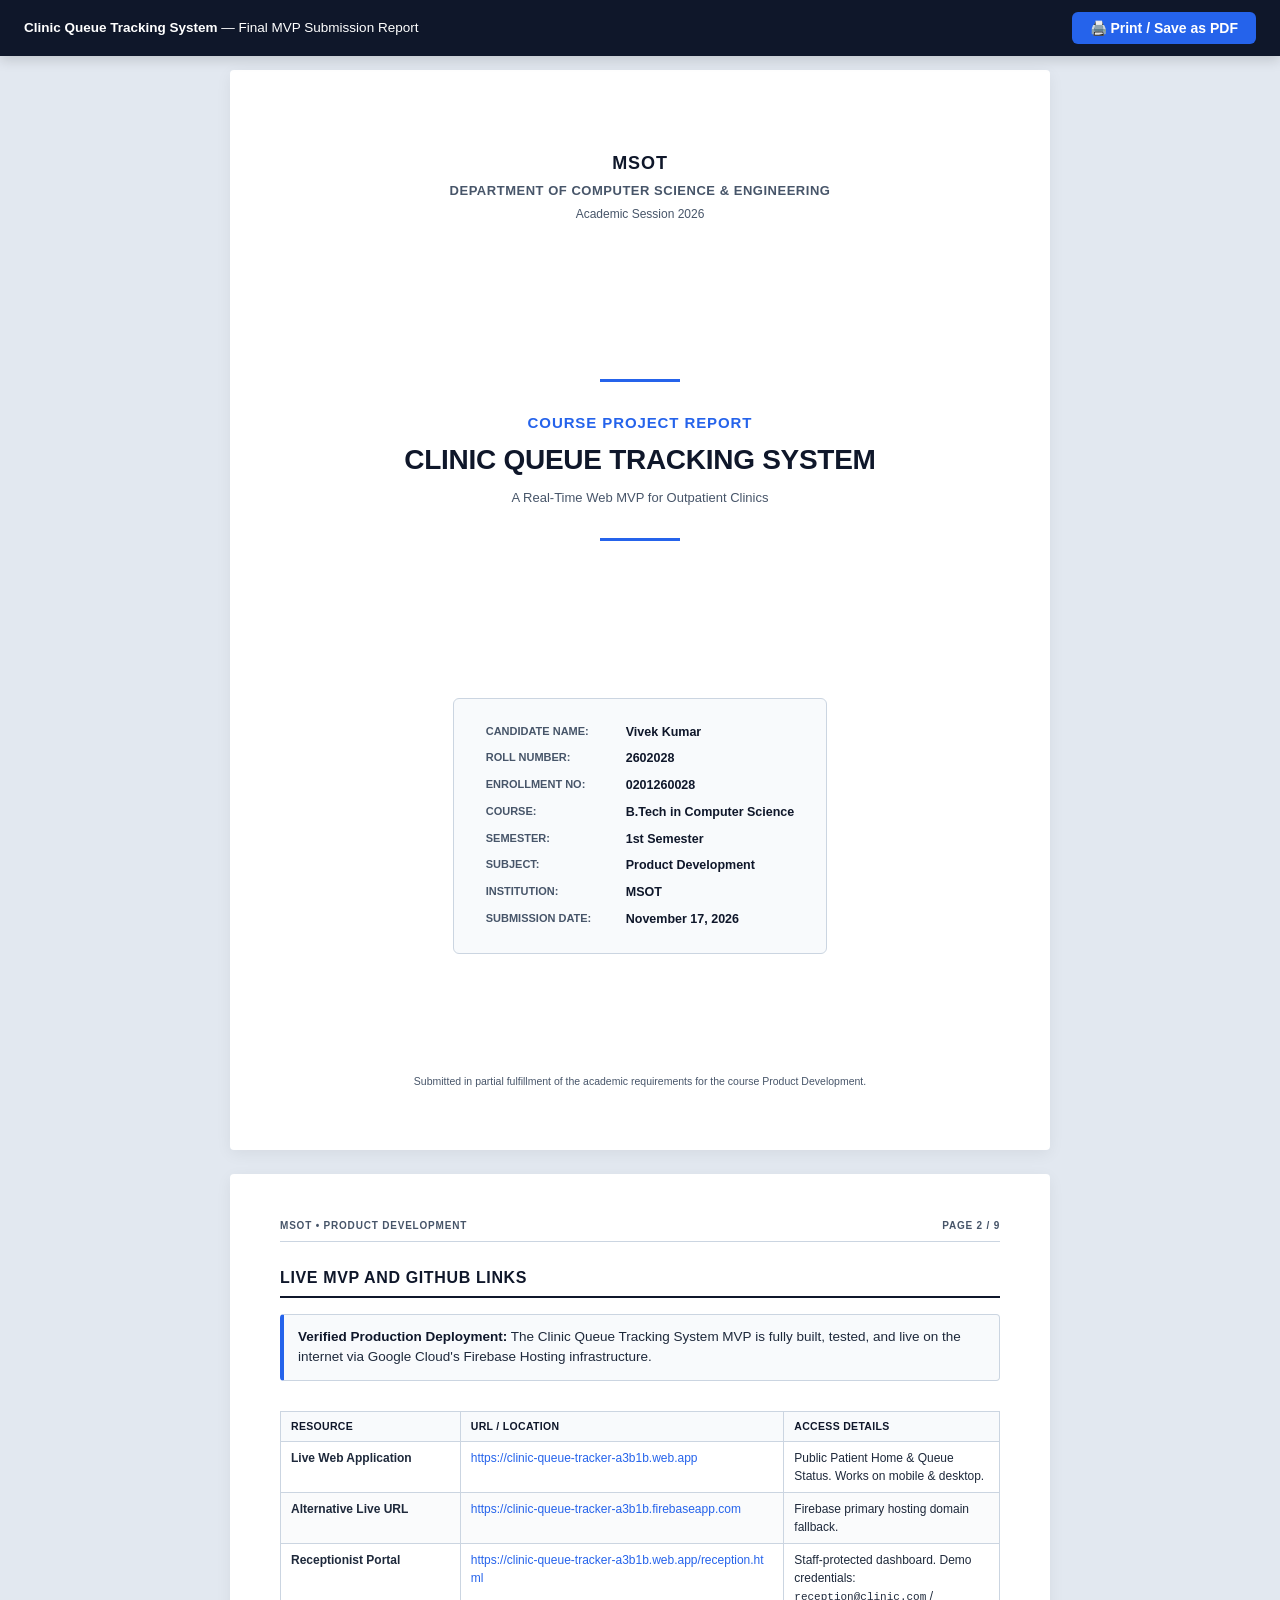
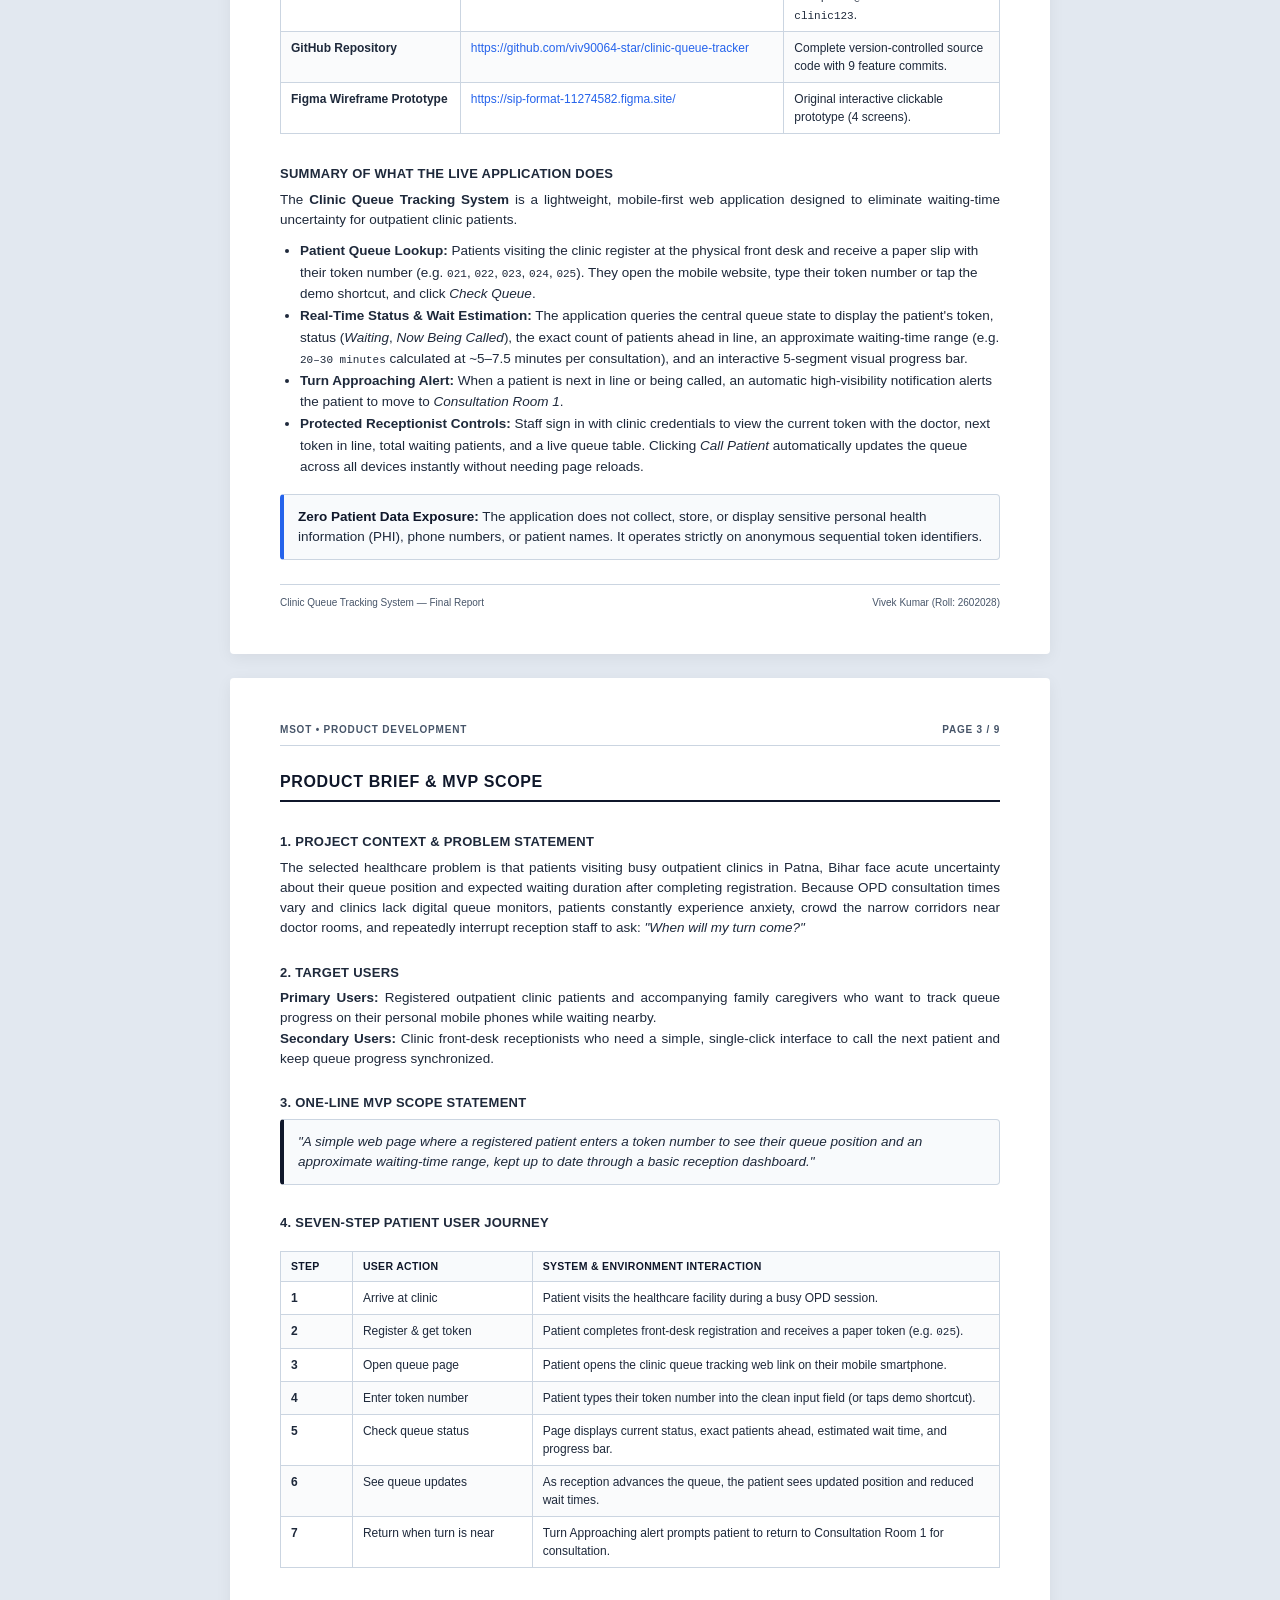
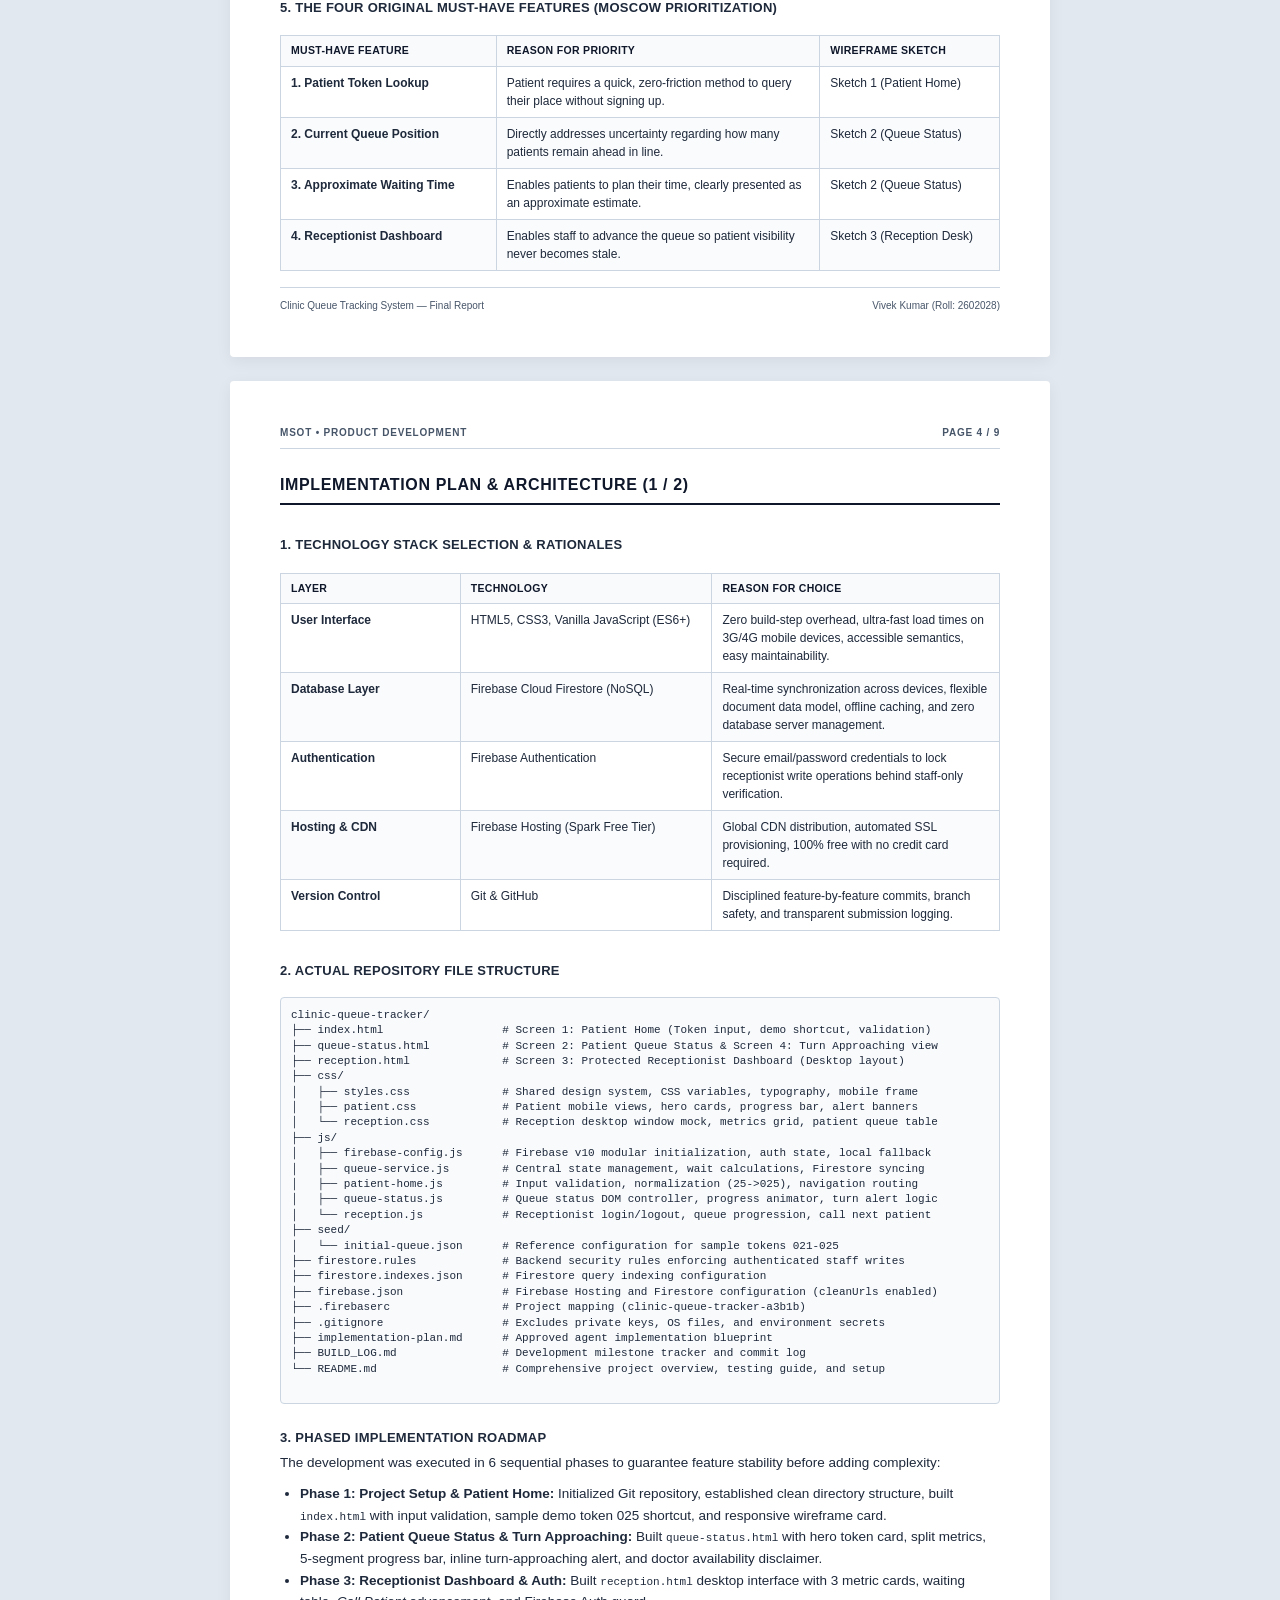
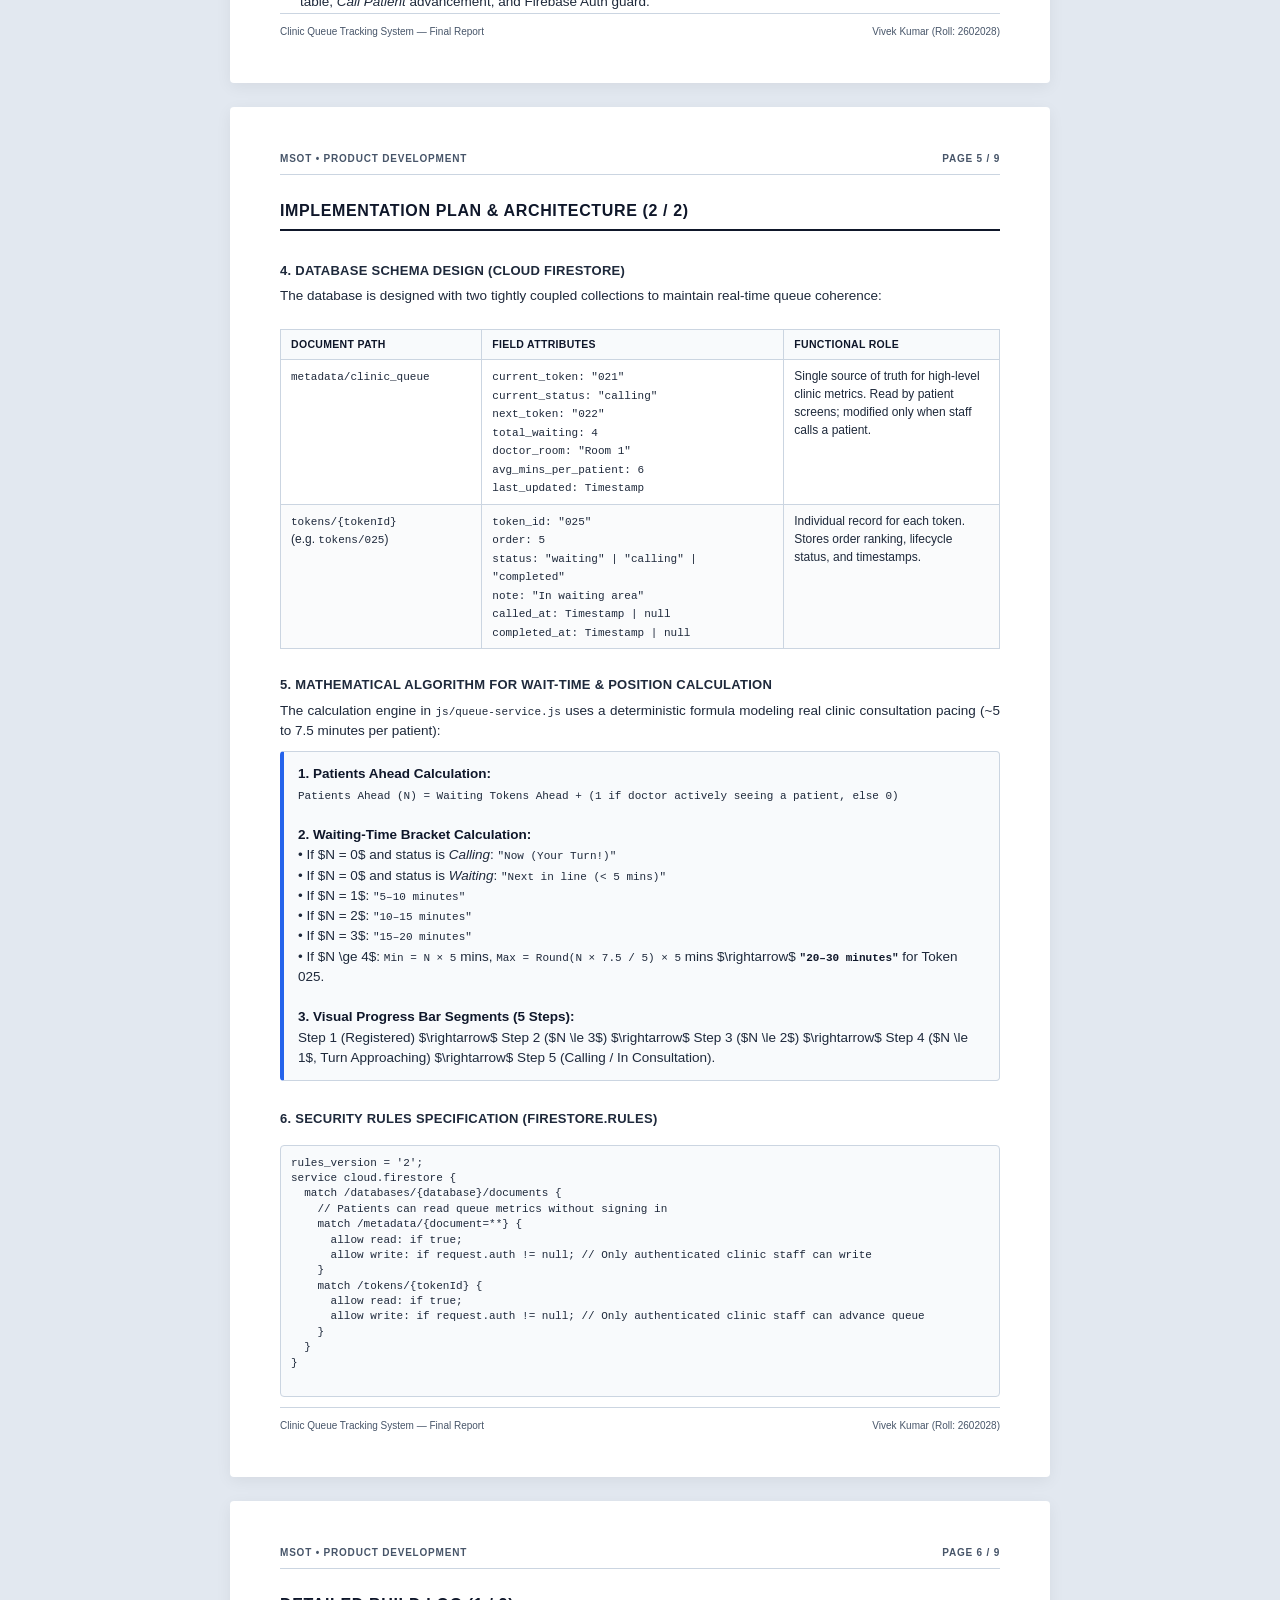
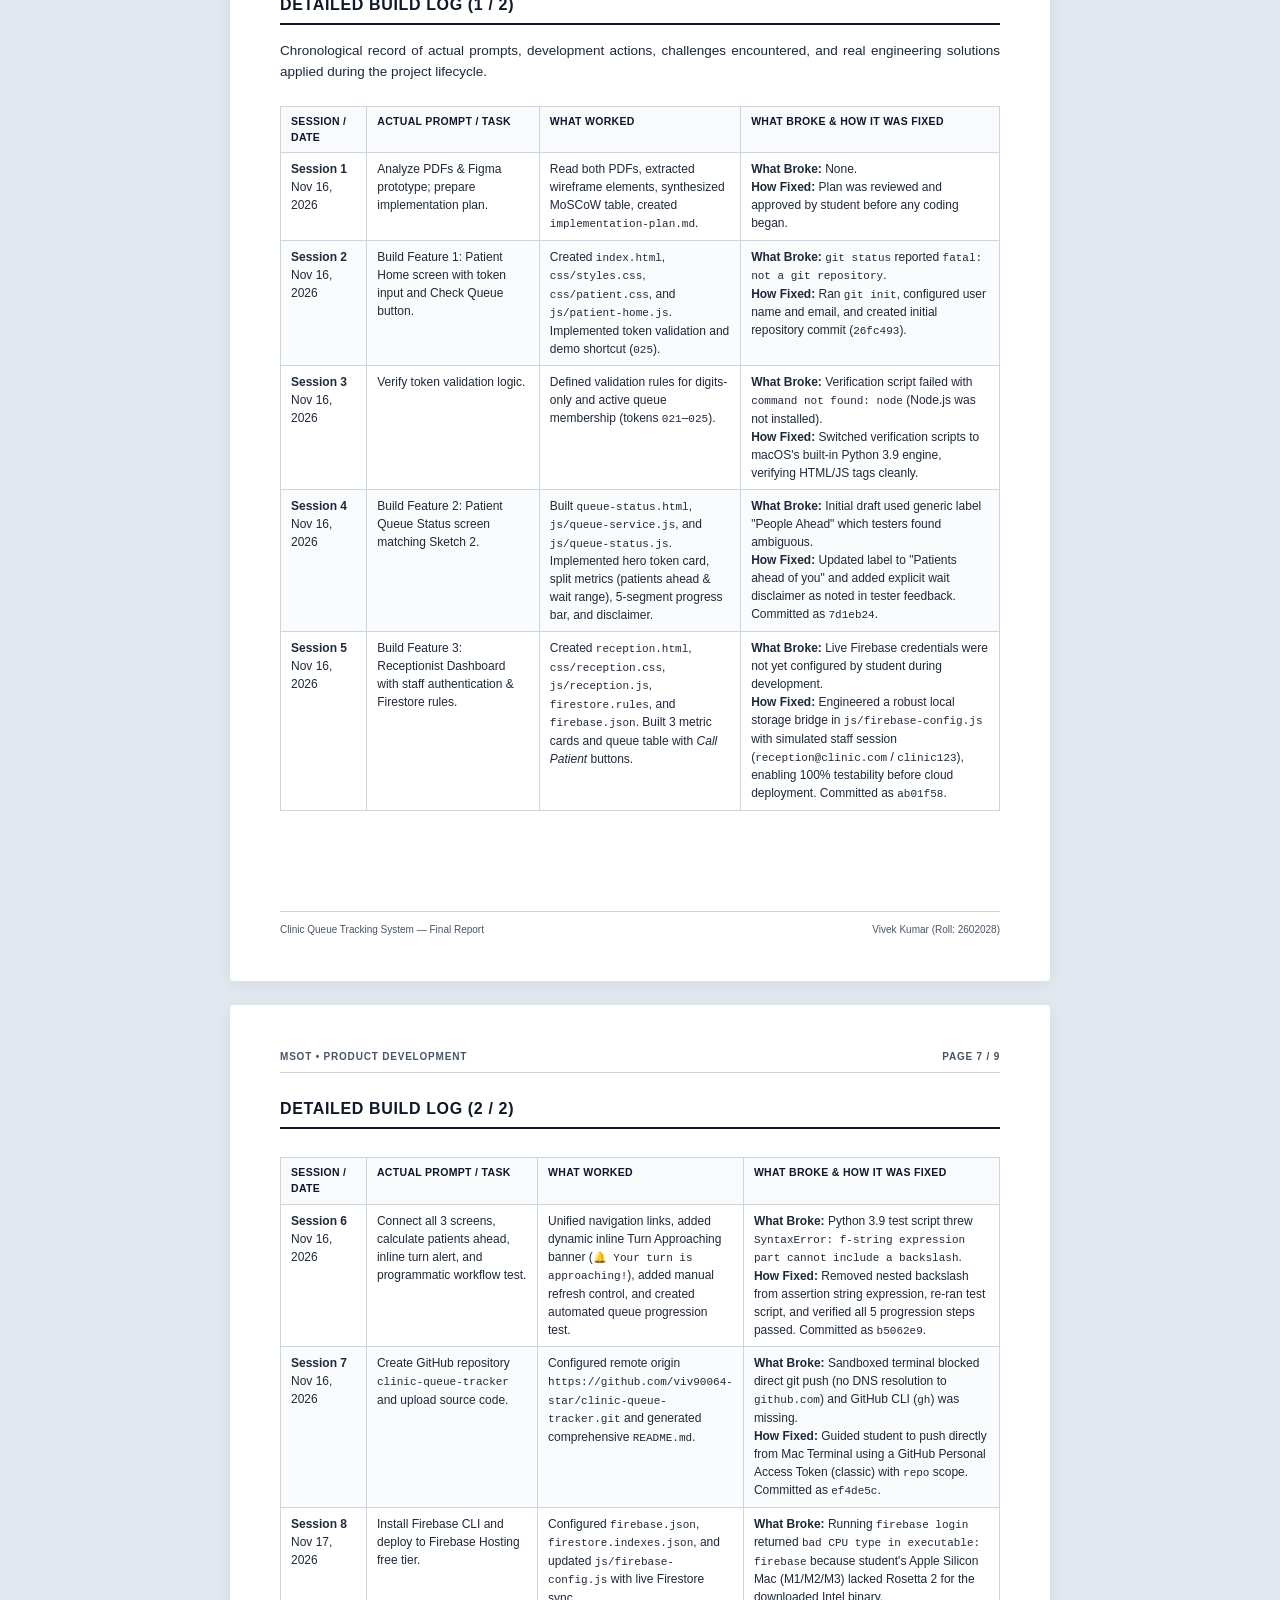
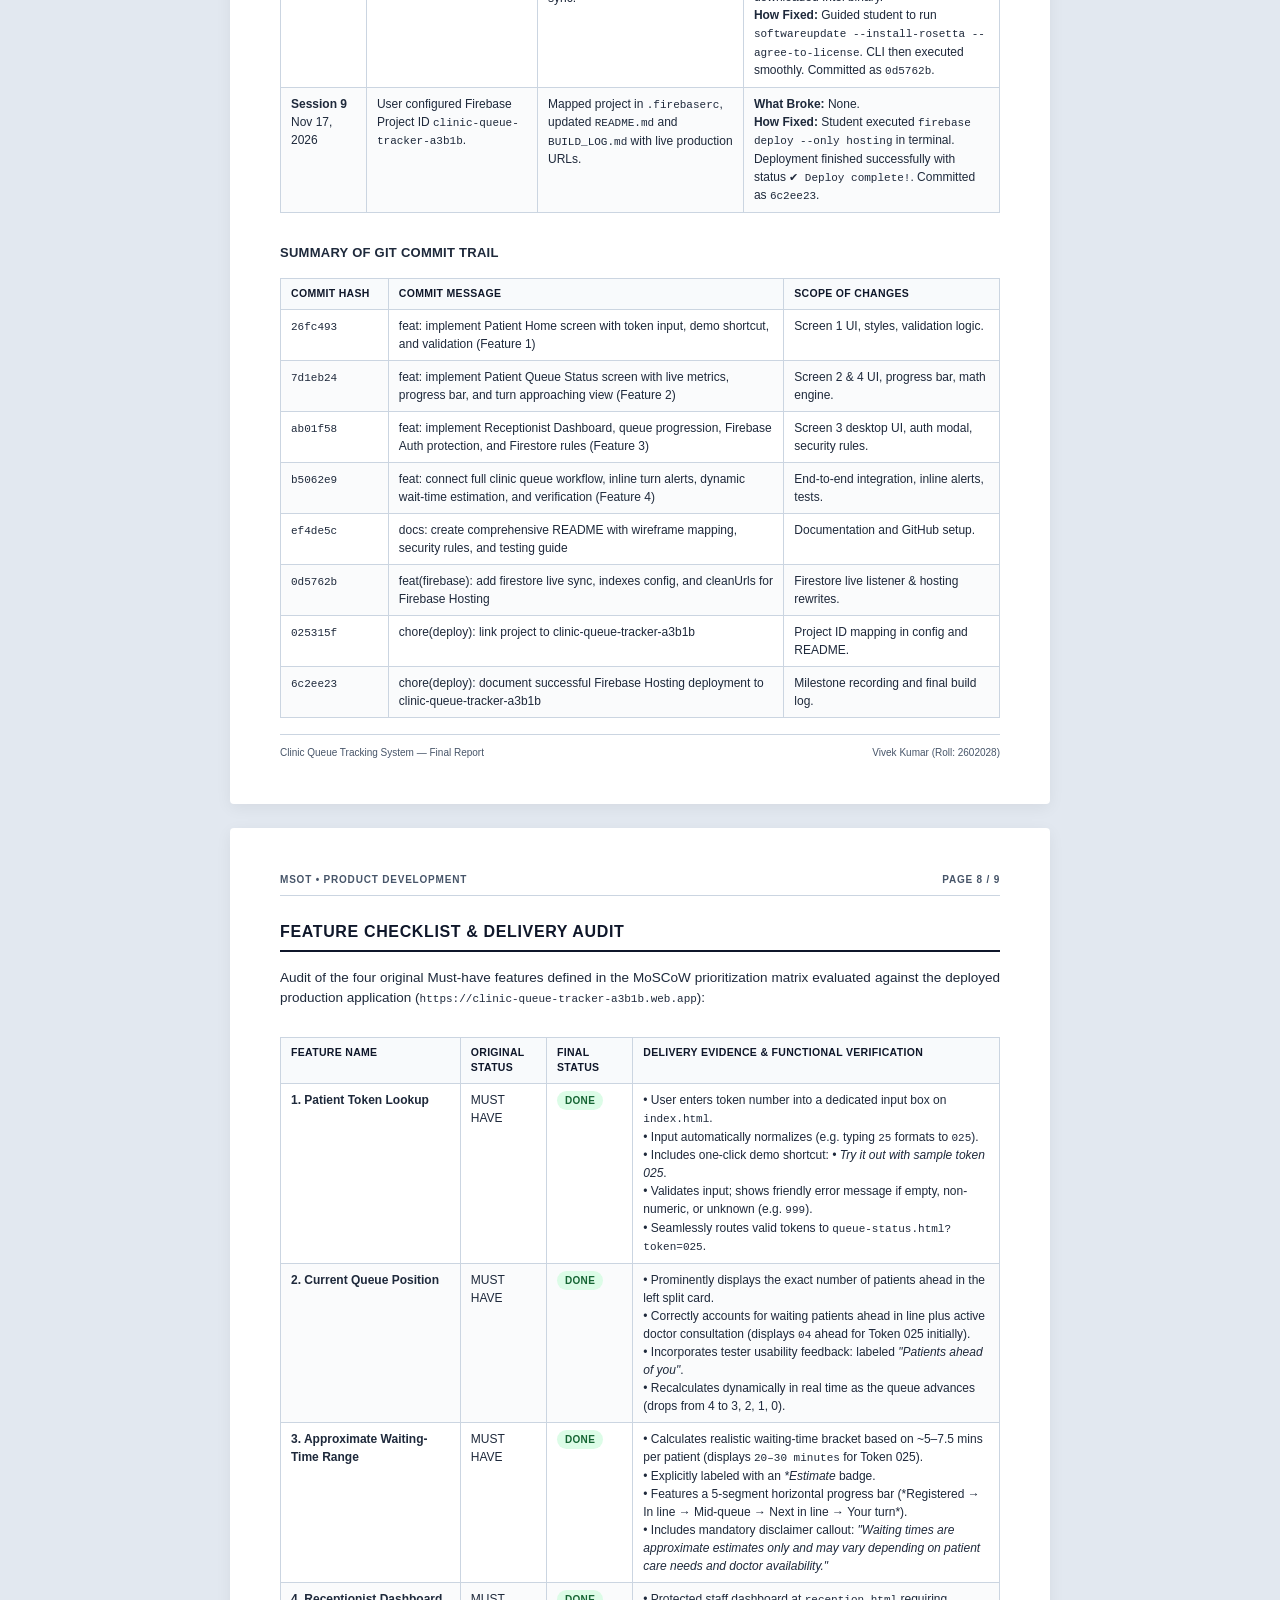
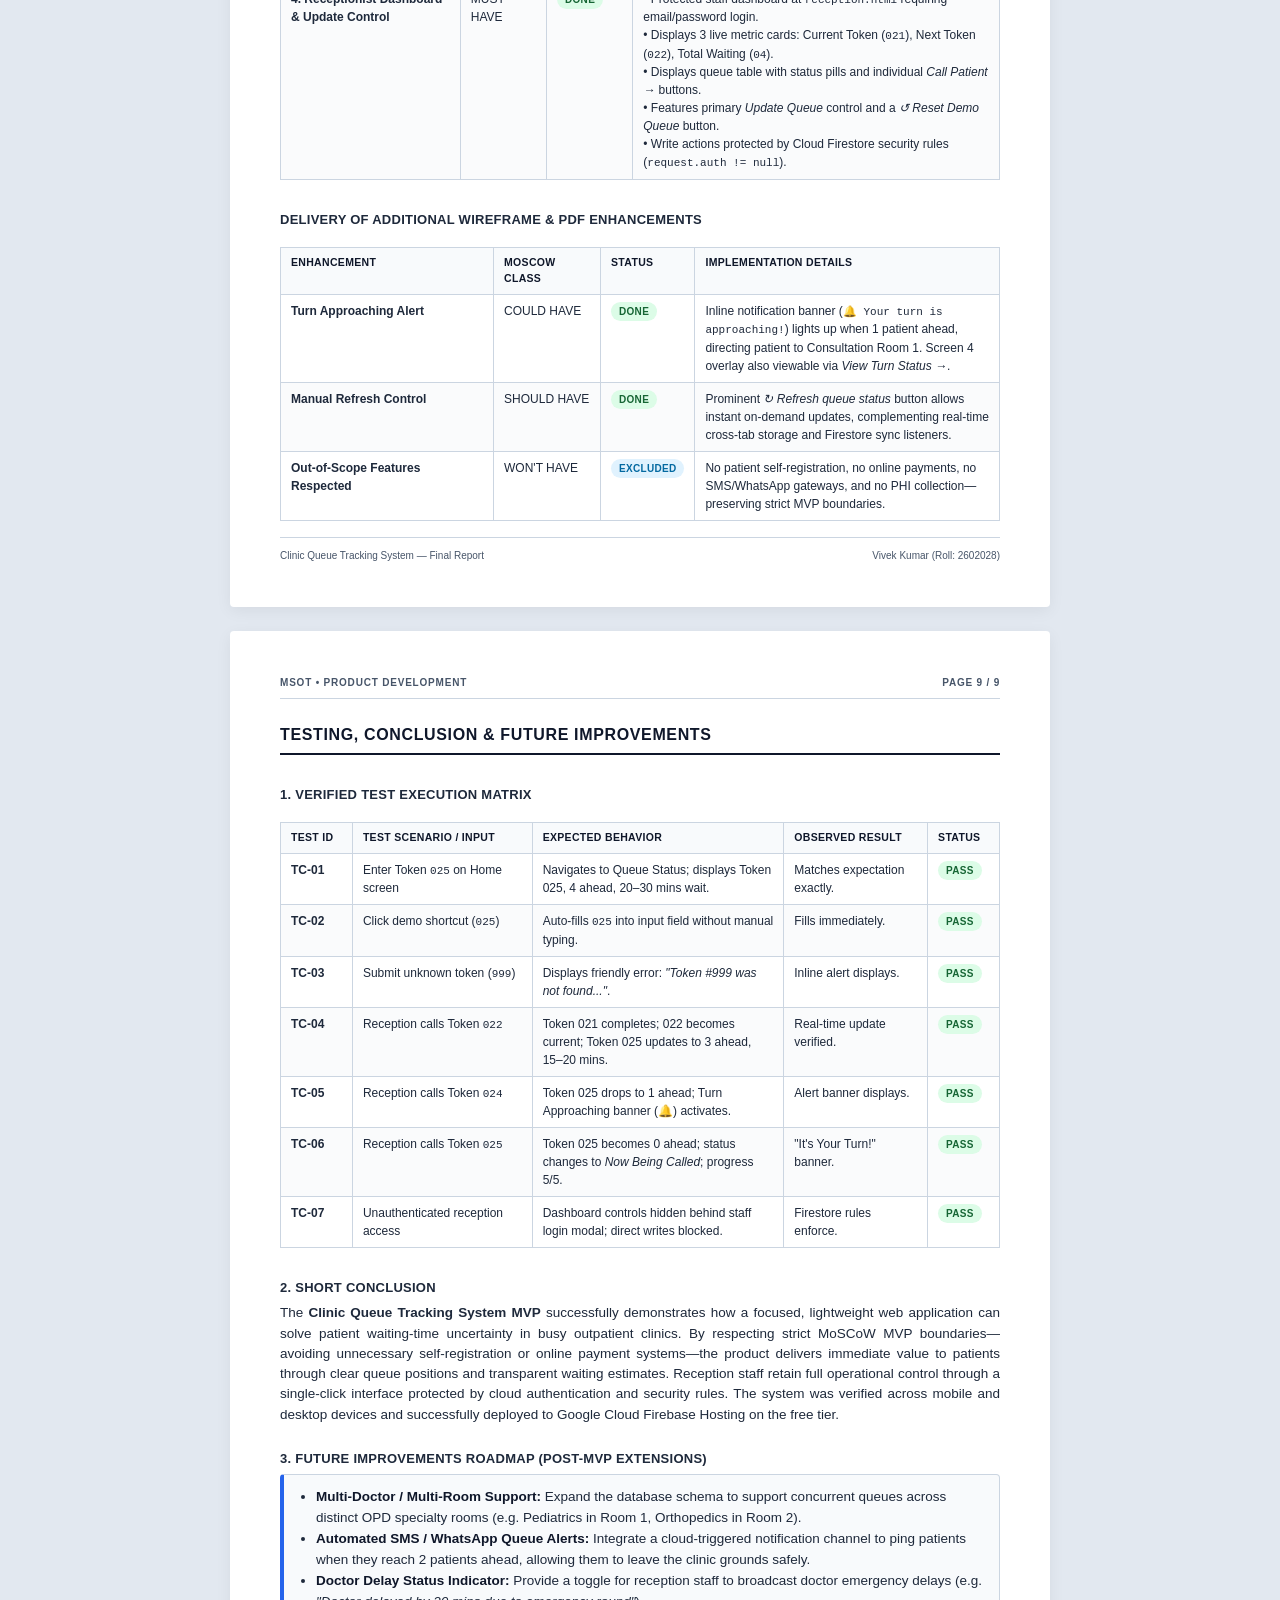
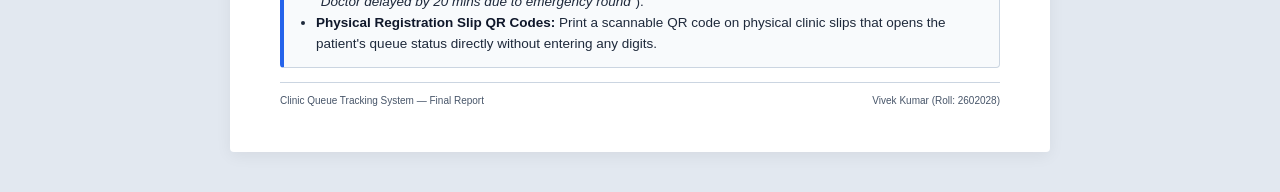
==== Clinic_Queue_Final_MVP_Report.html @ 23e03f01 "docs: generate print-ready 9-page final MVP submission report (PDF & HTML)" ====
<!DOCTYPE html>
<html lang="en">
<head>
  <meta charset="UTF-8">
  <meta name="viewport" content="width=device-width, initial-scale=1.0">
  <title>Clinic Queue Tracking System — Final MVP Submission Report</title>
  <style>
    /* ==========================================================================
       Print & Screen Styles for MSOT Final MVP Submission Report
       ========================================================================== */
    :root {
      --primary: #0f172a;
      --secondary: #1e293b;
      --accent: #2563eb;
      --accent-light: #eff6ff;
      --text: #1e293b;
      --text-muted: #475569;
      --border: #cbd5e1;
      --bg-alt: #f8fafc;
      --success: #166534;
      --success-bg: #dcfce7;
      --warning: #92400e;
      --warning-bg: #fef3c7;
      --danger: #991b1b;
      --danger-bg: #fee2e2;
    }

    * {
      box-sizing: border-box;
      margin: 0;
      padding: 0;
    }

    body {
      font-family: -apple-system, BlinkMacSystemFont, "Segoe UI", Roboto, "Helvetica Neue", Arial, sans-serif;
      color: var(--text);
      background-color: #e2e8f0;
      line-height: 1.5;
      font-size: 13.5px;
      -webkit-font-smoothing: antialiased;
    }

    /* Floating Print Button for Browser View */
    .no-print-bar {
      position: fixed;
      top: 0;
      left: 0;
      right: 0;
      background-color: #0f172a;
      color: #ffffff;
      padding: 12px 24px;
      display: flex;
      justify-content: space-between;
      align-items: center;
      z-index: 1000;
      box-shadow: 0 4px 12px rgba(0,0,0,0.15);
    }

    .btn-print {
      background-color: #2563eb;
      color: #ffffff;
      border: none;
      padding: 8px 18px;
      font-size: 14px;
      font-weight: 600;
      border-radius: 6px;
      cursor: pointer;
      display: inline-flex;
      align-items: center;
      gap: 6px;
      transition: background-color 0.2s;
    }

    .btn-print:hover {
      background-color: #1d4ed8;
    }

    /* Container */
    .report-container {
      max-width: 820px;
      margin: 70px auto 40px auto;
      background: transparent;
    }

    /* Page Definition */
    .page {
      background: #ffffff;
      padding: 44px 50px;
      margin-bottom: 24px;
      box-shadow: 0 4px 16px rgba(0,0,0,0.06);
      border-radius: 4px;
      position: relative;
      min-height: 1080px;
      display: flex;
      flex-direction: column;
    }

    /* Running Header & Footer */
    .running-header {
      display: flex;
      justify-content: space-between;
      font-size: 10px;
      font-weight: 700;
      text-transform: uppercase;
      letter-spacing: 0.08em;
      color: var(--text-muted);
      border-bottom: 1.5px solid var(--border);
      padding-bottom: 8px;
      margin-bottom: 24px;
    }

    .running-footer {
      margin-top: auto;
      display: flex;
      justify-content: space-between;
      align-items: center;
      font-size: 10px;
      color: var(--text-muted);
      border-top: 1px solid var(--border);
      padding-top: 10px;
    }

    /* Typography */
    h1.doc-title {
      font-size: 24px;
      font-weight: 800;
      color: var(--primary);
      text-transform: uppercase;
      letter-spacing: -0.01em;
      margin-bottom: 6px;
    }

    h2.section-heading {
      font-size: 16px;
      font-weight: 800;
      color: var(--primary);
      text-transform: uppercase;
      letter-spacing: 0.04em;
      border-bottom: 2px solid var(--primary);
      padding-bottom: 6px;
      margin-bottom: 16px;
    }

    h3.sub-heading {
      font-size: 13px;
      font-weight: 700;
      color: var(--secondary);
      margin: 14px 0 6px 0;
      text-transform: uppercase;
      letter-spacing: 0.02em;
    }

    p {
      margin-bottom: 10px;
      text-align: justify;
    }

    /* Links */
    a {
      color: var(--accent);
      text-decoration: none;
      word-break: break-all;
    }

    a:hover {
      text-decoration: underline;
    }

    /* Tables */
    table {
      width: 100%;
      border-collapse: collapse;
      margin: 12px 0 16px 0;
      font-size: 12px;
    }

    th, td {
      border: 1px solid var(--border);
      padding: 7px 10px;
      text-align: left;
      vertical-align: top;
    }

    th {
      background-color: var(--bg-alt);
      font-weight: 700;
      color: var(--primary);
      text-transform: uppercase;
      font-size: 10.5px;
      letter-spacing: 0.03em;
    }

    tr:nth-child(even) td {
      background-color: #fafbfc;
    }

    /* Cards & Boxes */
    .info-card {
      background-color: var(--bg-alt);
      border: 1px solid var(--border);
      border-left: 4px solid var(--accent);
      padding: 12px 14px;
      border-radius: 4px;
      margin-bottom: 14px;
    }

    .info-card strong {
      color: var(--primary);
    }

    .badge {
      display: inline-block;
      padding: 2px 8px;
      border-radius: 12px;
      font-size: 10px;
      font-weight: 700;
      text-transform: uppercase;
      letter-spacing: 0.03em;
    }

    .badge-success { background: var(--success-bg); color: var(--success); }
    .badge-warning { background: var(--warning-bg); color: var(--warning); }
    .badge-danger { background: var(--danger-bg); color: var(--danger); }
    .badge-info { background: #e0f2fe; color: #0369a1; }

    /* Code & Pre */
    code, pre {
      font-family: ui-monospace, SFMono-Regular, Menlo, Monaco, Consolas, monospace;
      font-size: 11px;
    }

    pre {
      background-color: var(--bg-alt);
      border: 1px solid var(--border);
      padding: 10px;
      border-radius: 4px;
      overflow-x: auto;
      margin: 10px 0;
      line-height: 1.4;
    }

    /* Cover Page Specific Styles */
    .cover-page {
      text-align: center;
      justify-content: space-between;
      padding: 60px 50px;
    }

    .cover-top {
      margin-top: 20px;
    }

    .inst-name {
      font-size: 18px;
      font-weight: 800;
      color: var(--primary);
      letter-spacing: 0.05em;
      text-transform: uppercase;
      margin-bottom: 4px;
    }

    .dept-name {
      font-size: 13px;
      font-weight: 600;
      color: var(--text-muted);
      text-transform: uppercase;
      letter-spacing: 0.04em;
    }

    .cover-divider {
      width: 80px;
      height: 3px;
      background: var(--accent);
      margin: 30px auto;
    }

    .cover-center {
      margin: 30px 0;
    }

    .cover-project-title {
      font-size: 28px;
      font-weight: 900;
      color: var(--primary);
      line-height: 1.2;
      text-transform: uppercase;
      letter-spacing: -0.01em;
      margin-bottom: 12px;
    }

    .cover-subtitle {
      font-size: 15px;
      font-weight: 600;
      color: var(--accent);
      text-transform: uppercase;
      letter-spacing: 0.06em;
      margin-bottom: 8px;
    }

    .cover-academic-tag {
      font-size: 13px;
      color: var(--text-muted);
    }

    .cover-box {
      border: 1.5px solid var(--border);
      border-radius: 6px;
      padding: 24px 32px;
      margin: 0 auto;
      max-width: 480px;
      background-color: var(--bg-alt);
      text-align: left;
    }

    .student-grid {
      display: grid;
      grid-template-columns: 140px 1fr;
      row-gap: 8px;
      font-size: 12.5px;
    }

    .student-grid .label {
      font-weight: 700;
      color: var(--text-muted);
      text-transform: uppercase;
      font-size: 11px;
    }

    .student-grid .val {
      font-weight: 600;
      color: var(--primary);
    }

    /* Print Overrides */
    @media print {
      body {
        background-color: #ffffff;
      }
      .no-print-bar {
        display: none !important;
      }
      .report-container {
        margin: 0;
        max-width: 100%;
      }
      .page {
        box-shadow: none;
        margin-bottom: 0;
        padding: 0;
        page-break-after: always;
        min-height: 100vh;
      }
      a {
        color: #0f172a;
        text-decoration: underline;
      }
    }
  </style>
</head>
<body>

  <!-- Screen Top Bar for Easy Printing -->
  <div class="no-print-bar">
    <div>
      <strong>Clinic Queue Tracking System</strong> — Final MVP Submission Report
    </div>
    <button class="btn-print" onclick="window.print()">
      🖨️ Print / Save as PDF
    </button>
  </div>

  <div class="report-container">

    <!-- ====================================================================
         PAGE 1: COVER PAGE
         ==================================================================== -->
    <div class="page cover-page">
      <div class="cover-top">
        <div class="inst-name">MSOT</div>
        <div class="dept-name">Department of Computer Science & Engineering</div>
        <div style="font-size: 12px; color: var(--text-muted); margin-top: 4px;">Academic Session 2026</div>
      </div>

      <div class="cover-center">
        <div class="cover-divider"></div>
        <div class="cover-subtitle">Course Project Report</div>
        <h1 class="cover-project-title">Clinic Queue Tracking System</h1>
        <div class="cover-academic-tag">A Real-Time Web MVP for Outpatient Clinics</div>
        <div class="cover-divider"></div>
      </div>

      <div class="cover-box">
        <div class="student-grid">
          <div class="label">Candidate Name:</div>
          <div class="val">Vivek Kumar</div>

          <div class="label">Roll Number:</div>
          <div class="val">2602028</div>

          <div class="label">Enrollment No:</div>
          <div class="val">0201260028</div>

          <div class="label">Course:</div>
          <div class="val">B.Tech in Computer Science</div>

          <div class="label">Semester:</div>
          <div class="val">1st Semester</div>

          <div class="label">Subject:</div>
          <div class="val">Product Development</div>

          <div class="label">Institution:</div>
          <div class="val">MSOT</div>

          <div class="label">Submission Date:</div>
          <div class="val">November 17, 2026</div>
        </div>
      </div>

      <div style="font-size: 10.5px; color: var(--text-muted); margin-top: 24px;">
        Submitted in partial fulfillment of the academic requirements for the course Product Development.
      </div>
    </div>

    <!-- ====================================================================
         PAGE 2: LIVE MVP AND GITHUB LINKS
         ==================================================================== -->
    <div class="page">
      <div class="running-header">
        <span>MSOT • Product Development</span>
        <span>Page 2 / 9</span>
      </div>

      <h2 class="section-heading">Live MVP and GitHub Links</h2>

      <div class="info-card">
        <strong>Verified Production Deployment:</strong> The Clinic Queue Tracking System MVP is fully built, tested, and live on the internet via Google Cloud's Firebase Hosting infrastructure.
      </div>

      <table style="margin-top: 16px;">
        <thead>
          <tr>
            <th style="width: 25%;">Resource</th>
            <th style="width: 45%;">URL / Location</th>
            <th style="width: 30%;">Access Details</th>
          </tr>
        </thead>
        <tbody>
          <tr>
            <td><strong>Live Web Application</strong></td>
            <td><a href="https://clinic-queue-tracker-a3b1b.web.app" target="_blank">https://clinic-queue-tracker-a3b1b.web.app</a></td>
            <td>Public Patient Home & Queue Status. Works on mobile & desktop.</td>
          </tr>
          <tr>
            <td><strong>Alternative Live URL</strong></td>
            <td><a href="https://clinic-queue-tracker-a3b1b.firebaseapp.com" target="_blank">https://clinic-queue-tracker-a3b1b.firebaseapp.com</a></td>
            <td>Firebase primary hosting domain fallback.</td>
          </tr>
          <tr>
            <td><strong>Receptionist Portal</strong></td>
            <td><a href="https://clinic-queue-tracker-a3b1b.web.app/reception.html" target="_blank">https://clinic-queue-tracker-a3b1b.web.app/reception.html</a></td>
            <td>Staff-protected dashboard. Demo credentials: <code>reception@clinic.com</code> / <code>clinic123</code>.</td>
          </tr>
          <tr>
            <td><strong>GitHub Repository</strong></td>
            <td><a href="https://github.com/viv90064-star/clinic-queue-tracker" target="_blank">https://github.com/viv90064-star/clinic-queue-tracker</a></td>
            <td>Complete version-controlled source code with 9 feature commits.</td>
          </tr>
          <tr>
            <td><strong>Figma Wireframe Prototype</strong></td>
            <td><a href="https://sip-format-11274582.figma.site/" target="_blank">https://sip-format-11274582.figma.site/</a></td>
            <td>Original interactive clickable prototype (4 screens).</td>
          </tr>
        </tbody>
      </table>

      <h3 class="sub-heading">Summary of What the Live Application Does</h3>
      <p>
        The <strong>Clinic Queue Tracking System</strong> is a lightweight, mobile-first web application designed to eliminate waiting-time uncertainty for outpatient clinic patients.
      </p>
      <ul style="margin-left: 20px; margin-bottom: 16px; line-height: 1.6;">
        <li><strong>Patient Queue Lookup:</strong> Patients visiting the clinic register at the physical front desk and receive a paper slip with their token number (e.g. <code>021</code>, <code>022</code>, <code>023</code>, <code>024</code>, <code>025</code>). They open the mobile website, type their token number or tap the demo shortcut, and click <em>Check Queue</em>.</li>
        <li><strong>Real-Time Status & Wait Estimation:</strong> The application queries the central queue state to display the patient's token, status (<em>Waiting</em>, <em>Now Being Called</em>), the exact count of patients ahead in line, an approximate waiting-time range (e.g. <code>20–30 minutes</code> calculated at ~5–7.5 minutes per consultation), and an interactive 5-segment visual progress bar.</li>
        <li><strong>Turn Approaching Alert:</strong> When a patient is next in line or being called, an automatic high-visibility notification alerts the patient to move to <em>Consultation Room 1</em>.</li>
        <li><strong>Protected Receptionist Controls:</strong> Staff sign in with clinic credentials to view the current token with the doctor, next token in line, total waiting patients, and a live queue table. Clicking <em>Call Patient</em> automatically updates the queue across all devices instantly without needing page reloads.</li>
      </ul>

      <div class="info-card">
        <strong>Zero Patient Data Exposure:</strong> The application does not collect, store, or display sensitive personal health information (PHI), phone numbers, or patient names. It operates strictly on anonymous sequential token identifiers.
      </div>

      <div class="running-footer">
        <span>Clinic Queue Tracking System — Final Report</span>
        <span>Vivek Kumar (Roll: 2602028)</span>
      </div>
    </div>

    <!-- ====================================================================
         PAGE 3: PRODUCT BRIEF
         ==================================================================== -->
    <div class="page">
      <div class="running-header">
        <span>MSOT • Product Development</span>
        <span>Page 3 / 9</span>
      </div>

      <h2 class="section-heading">Product Brief & MVP Scope</h2>

      <h3 class="sub-heading">1. Project Context & Problem Statement</h3>
      <p>
        The selected healthcare problem is that patients visiting busy outpatient clinics in Patna, Bihar face acute uncertainty about their queue position and expected waiting duration after completing registration. Because OPD consultation times vary and clinics lack digital queue monitors, patients constantly experience anxiety, crowd the narrow corridors near doctor rooms, and repeatedly interrupt reception staff to ask: <em>"When will my turn come?"</em>
      </p>

      <h3 class="sub-heading">2. Target Users</h3>
      <p>
        <strong>Primary Users:</strong> Registered outpatient clinic patients and accompanying family caregivers who want to track queue progress on their personal mobile phones while waiting nearby.<br>
        <strong>Secondary Users:</strong> Clinic front-desk receptionists who need a simple, single-click interface to call the next patient and keep queue progress synchronized.
      </p>

      <h3 class="sub-heading">3. One-Line MVP Scope Statement</h3>
      <div class="info-card" style="font-size: 13.5px; border-left-color: #0f172a;">
        <em>"A simple web page where a registered patient enters a token number to see their queue position and an approximate waiting-time range, kept up to date through a basic reception dashboard."</em>
      </div>

      <h3 class="sub-heading">4. Seven-Step Patient User Journey</h3>
      <table>
        <thead>
          <tr>
            <th style="width: 10%;">Step</th>
            <th style="width: 25%;">User Action</th>
            <th style="width: 65%;">System & Environment Interaction</th>
          </tr>
        </thead>
        <tbody>
          <tr>
            <td><strong>1</strong></td>
            <td>Arrive at clinic</td>
            <td>Patient visits the healthcare facility during a busy OPD session.</td>
          </tr>
          <tr>
            <td><strong>2</strong></td>
            <td>Register & get token</td>
            <td>Patient completes front-desk registration and receives a paper token (e.g. <code>025</code>).</td>
          </tr>
          <tr>
            <td><strong>3</strong></td>
            <td>Open queue page</td>
            <td>Patient opens the clinic queue tracking web link on their mobile smartphone.</td>
          </tr>
          <tr>
            <td><strong>4</strong></td>
            <td>Enter token number</td>
            <td>Patient types their token number into the clean input field (or taps demo shortcut).</td>
          </tr>
          <tr>
            <td><strong>5</strong></td>
            <td>Check queue status</td>
            <td>Page displays current status, exact patients ahead, estimated wait time, and progress bar.</td>
          </tr>
          <tr>
            <td><strong>6</strong></td>
            <td>See queue updates</td>
            <td>As reception advances the queue, the patient sees updated position and reduced wait times.</td>
          </tr>
          <tr>
            <td><strong>7</strong></td>
            <td>Return when turn is near</td>
            <td>Turn Approaching alert prompts patient to return to Consultation Room 1 for consultation.</td>
          </tr>
        </tbody>
      </table>

      <h3 class="sub-heading">5. The Four Original Must-Have Features (MoSCoW Prioritization)</h3>
      <table>
        <thead>
          <tr>
            <th style="width: 30%;">Must-Have Feature</th>
            <th style="width: 45%;">Reason for Priority</th>
            <th style="width: 25%;">Wireframe Sketch</th>
          </tr>
        </thead>
        <tbody>
          <tr>
            <td><strong>1. Patient Token Lookup</strong></td>
            <td>Patient requires a quick, zero-friction method to query their place without signing up.</td>
            <td>Sketch 1 (Patient Home)</td>
          </tr>
          <tr>
            <td><strong>2. Current Queue Position</strong></td>
            <td>Directly addresses uncertainty regarding how many patients remain ahead in line.</td>
            <td>Sketch 2 (Queue Status)</td>
          </tr>
          <tr>
            <td><strong>3. Approximate Waiting Time</strong></td>
            <td>Enables patients to plan their time, clearly presented as an approximate estimate.</td>
            <td>Sketch 2 (Queue Status)</td>
          </tr>
          <tr>
            <td><strong>4. Receptionist Dashboard</strong></td>
            <td>Enables staff to advance the queue so patient visibility never becomes stale.</td>
            <td>Sketch 3 (Reception Desk)</td>
          </tr>
        </tbody>
      </table>

      <div class="running-footer">
        <span>Clinic Queue Tracking System — Final Report</span>
        <span>Vivek Kumar (Roll: 2602028)</span>
      </div>
    </div>

    <!-- ====================================================================
         PAGES 4–5: IMPLEMENTATION PLAN (PART 1)
         ==================================================================== -->
    <div class="page">
      <div class="running-header">
        <span>MSOT • Product Development</span>
        <span>Page 4 / 9</span>
      </div>

      <h2 class="section-heading">Implementation Plan & Architecture (1 / 2)</h2>

      <h3 class="sub-heading">1. Technology Stack Selection & Rationales</h3>
      <table>
        <thead>
          <tr>
            <th style="width: 25%;">Layer</th>
            <th style="width: 35%;">Technology</th>
            <th style="width: 40%;">Reason for Choice</th>
          </tr>
        </thead>
        <tbody>
          <tr>
            <td><strong>User Interface</strong></td>
            <td>HTML5, CSS3, Vanilla JavaScript (ES6+)</td>
            <td>Zero build-step overhead, ultra-fast load times on 3G/4G mobile devices, accessible semantics, easy maintainability.</td>
          </tr>
          <tr>
            <td><strong>Database Layer</strong></td>
            <td>Firebase Cloud Firestore (NoSQL)</td>
            <td>Real-time synchronization across devices, flexible document data model, offline caching, and zero database server management.</td>
          </tr>
          <tr>
            <td><strong>Authentication</strong></td>
            <td>Firebase Authentication</td>
            <td>Secure email/password credentials to lock receptionist write operations behind staff-only verification.</td>
          </tr>
          <tr>
            <td><strong>Hosting & CDN</strong></td>
            <td>Firebase Hosting (Spark Free Tier)</td>
            <td>Global CDN distribution, automated SSL provisioning, 100% free with no credit card required.</td>
          </tr>
          <tr>
            <td><strong>Version Control</strong></td>
            <td>Git & GitHub</td>
            <td>Disciplined feature-by-feature commits, branch safety, and transparent submission logging.</td>
          </tr>
        </tbody>
      </table>

      <h3 class="sub-heading">2. Actual Repository File Structure</h3>
      <pre>
clinic-queue-tracker/
├── index.html                  # Screen 1: Patient Home (Token input, demo shortcut, validation)
├── queue-status.html           # Screen 2: Patient Queue Status & Screen 4: Turn Approaching view
├── reception.html              # Screen 3: Protected Receptionist Dashboard (Desktop layout)
├── css/
│   ├── styles.css              # Shared design system, CSS variables, typography, mobile frame
│   ├── patient.css             # Patient mobile views, hero cards, progress bar, alert banners
│   └── reception.css           # Reception desktop window mock, metrics grid, patient queue table
├── js/
│   ├── firebase-config.js      # Firebase v10 modular initialization, auth state, local fallback
│   ├── queue-service.js        # Central state management, wait calculations, Firestore syncing
│   ├── patient-home.js         # Input validation, normalization (25->025), navigation routing
│   ├── queue-status.js         # Queue status DOM controller, progress animator, turn alert logic
│   └── reception.js            # Receptionist login/logout, queue progression, call next patient
├── seed/
│   └── initial-queue.json      # Reference configuration for sample tokens 021-025
├── firestore.rules             # Backend security rules enforcing authenticated staff writes
├── firestore.indexes.json      # Firestore query indexing configuration
├── firebase.json               # Firebase Hosting and Firestore configuration (cleanUrls enabled)
├── .firebaserc                 # Project mapping (clinic-queue-tracker-a3b1b)
├── .gitignore                  # Excludes private keys, OS files, and environment secrets
├── implementation-plan.md      # Approved agent implementation blueprint
├── BUILD_LOG.md                # Development milestone tracker and commit log
└── README.md                   # Comprehensive project overview, testing guide, and setup
      </pre>

      <h3 class="sub-heading">3. Phased Implementation Roadmap</h3>
      <p>
        The development was executed in 6 sequential phases to guarantee feature stability before adding complexity:
      </p>
      <ul style="margin-left: 20px; line-height: 1.6;">
        <li><strong>Phase 1: Project Setup & Patient Home:</strong> Initialized Git repository, established clean directory structure, built <code>index.html</code> with input validation, sample demo token 025 shortcut, and responsive wireframe card.</li>
        <li><strong>Phase 2: Patient Queue Status & Turn Approaching:</strong> Built <code>queue-status.html</code> with hero token card, split metrics, 5-segment progress bar, inline turn-approaching alert, and doctor availability disclaimer.</li>
        <li><strong>Phase 3: Receptionist Dashboard & Auth:</strong> Built <code>reception.html</code> desktop interface with 3 metric cards, waiting table, <em>Call Patient</em> advancement, and Firebase Auth guard.</li>
      </ul>

      <div class="running-footer">
        <span>Clinic Queue Tracking System — Final Report</span>
        <span>Vivek Kumar (Roll: 2602028)</span>
      </div>
    </div>

    <!-- ====================================================================
         PAGE 5: IMPLEMENTATION PLAN (PART 2)
         ==================================================================== -->
    <div class="page">
      <div class="running-header">
        <span>MSOT • Product Development</span>
        <span>Page 5 / 9</span>
      </div>

      <h2 class="section-heading">Implementation Plan & Architecture (2 / 2)</h2>

      <h3 class="sub-heading">4. Database Schema Design (Cloud Firestore)</h3>
      <p>
        The database is designed with two tightly coupled collections to maintain real-time queue coherence:
      </p>

      <table style="margin-bottom: 12px;">
        <thead>
          <tr>
            <th style="width: 28%;">Document Path</th>
            <th style="width: 42%;">Field Attributes</th>
            <th style="width: 30%;">Functional Role</th>
          </tr>
        </thead>
        <tbody>
          <tr>
            <td><code>metadata/clinic_queue</code></td>
            <td>
              <code>current_token: "021"</code><br>
              <code>current_status: "calling"</code><br>
              <code>next_token: "022"</code><br>
              <code>total_waiting: 4</code><br>
              <code>doctor_room: "Room 1"</code><br>
              <code>avg_mins_per_patient: 6</code><br>
              <code>last_updated: Timestamp</code>
            </td>
            <td>Single source of truth for high-level clinic metrics. Read by patient screens; modified only when staff calls a patient.</td>
          </tr>
          <tr>
            <td><code>tokens/{tokenId}</code><br>(e.g. <code>tokens/025</code>)</td>
            <td>
              <code>token_id: "025"</code><br>
              <code>order: 5</code><br>
              <code>status: "waiting" | "calling" | "completed"</code><br>
              <code>note: "In waiting area"</code><br>
              <code>called_at: Timestamp | null</code><br>
              <code>completed_at: Timestamp | null</code>
            </td>
            <td>Individual record for each token. Stores order ranking, lifecycle status, and timestamps.</td>
          </tr>
        </tbody>
      </table>

      <h3 class="sub-heading">5. Mathematical Algorithm for Wait-Time & Position Calculation</h3>
      <p>
        The calculation engine in <code>js/queue-service.js</code> uses a deterministic formula modeling real clinic consultation pacing (~5 to 7.5 minutes per patient):
      </p>
      <div class="info-card">
        <strong>1. Patients Ahead Calculation:</strong><br>
        <code>Patients Ahead (N) = Waiting Tokens Ahead + (1 if doctor actively seeing a patient, else 0)</code><br><br>
        <strong>2. Waiting-Time Bracket Calculation:</strong><br>
        • If $N = 0$ and status is <em>Calling</em>: <code>"Now (Your Turn!)"</code><br>
        • If $N = 0$ and status is <em>Waiting</em>: <code>"Next in line (&lt; 5 mins)"</code><br>
        • If $N = 1$: <code>"5–10 minutes"</code><br>
        • If $N = 2$: <code>"10–15 minutes"</code><br>
        • If $N = 3$: <code>"15–20 minutes"</code><br>
        • If $N \ge 4$: <code>Min = N × 5</code> mins, <code>Max = Round(N × 7.5 / 5) × 5</code> mins $\rightarrow$ <strong><code>"20–30 minutes"</code></strong> for Token 025.<br><br>
        <strong>3. Visual Progress Bar Segments (5 Steps):</strong><br>
        Step 1 (Registered) $\rightarrow$ Step 2 ($N \le 3$) $\rightarrow$ Step 3 ($N \le 2$) $\rightarrow$ Step 4 ($N \le 1$, Turn Approaching) $\rightarrow$ Step 5 (Calling / In Consultation).
      </div>

      <h3 class="sub-heading">6. Security Rules Specification (firestore.rules)</h3>
      <pre>
rules_version = '2';
service cloud.firestore {
  match /databases/{database}/documents {
    // Patients can read queue metrics without signing in
    match /metadata/{document=**} {
      allow read: if true;
      allow write: if request.auth != null; // Only authenticated clinic staff can write
    }
    match /tokens/{tokenId} {
      allow read: if true;
      allow write: if request.auth != null; // Only authenticated clinic staff can advance queue
    }
  }
}
      </pre>

      <div class="running-footer">
        <span>Clinic Queue Tracking System — Final Report</span>
        <span>Vivek Kumar (Roll: 2602028)</span>
      </div>
    </div>

    <!-- ====================================================================
         PAGES 6–7: BUILD LOG (PART 1)
         ==================================================================== -->
    <div class="page">
      <div class="running-header">
        <span>MSOT • Product Development</span>
        <span>Page 6 / 9</span>
      </div>

      <h2 class="section-heading">Detailed Build Log (1 / 2)</h2>
      <p style="margin-bottom: 12px;">
        Chronological record of actual prompts, development actions, challenges encountered, and real engineering solutions applied during the project lifecycle.
      </p>

      <table>
        <thead>
          <tr>
            <th style="width: 12%;">Session / Date</th>
            <th style="width: 24%;">Actual Prompt / Task</th>
            <th style="width: 28%;">What Worked</th>
            <th style="width: 36%;">What Broke & How It Was Fixed</th>
          </tr>
        </thead>
        <tbody>
          <tr>
            <td><strong>Session 1</strong><br>Nov 16, 2026</td>
            <td>Analyze PDFs & Figma prototype; prepare implementation plan.</td>
            <td>Read both PDFs, extracted wireframe elements, synthesized MoSCoW table, created <code>implementation-plan.md</code>.</td>
            <td><strong>What Broke:</strong> None.<br><strong>How Fixed:</strong> Plan was reviewed and approved by student before any coding began.</td>
          </tr>
          <tr>
            <td><strong>Session 2</strong><br>Nov 16, 2026</td>
            <td>Build Feature 1: Patient Home screen with token input and Check Queue button.</td>
            <td>Created <code>index.html</code>, <code>css/styles.css</code>, <code>css/patient.css</code>, and <code>js/patient-home.js</code>. Implemented token validation and demo shortcut (<code>025</code>).</td>
            <td><strong>What Broke:</strong> <code>git status</code> reported <code>fatal: not a git repository</code>.<br><strong>How Fixed:</strong> Ran <code>git init</code>, configured user name and email, and created initial repository commit (<code>26fc493</code>).</td>
          </tr>
          <tr>
            <td><strong>Session 3</strong><br>Nov 16, 2026</td>
            <td>Verify token validation logic.</td>
            <td>Defined validation rules for digits-only and active queue membership (tokens <code>021</code>–<code>025</code>).</td>
            <td><strong>What Broke:</strong> Verification script failed with <code>command not found: node</code> (Node.js was not installed).<br><strong>How Fixed:</strong> Switched verification scripts to macOS's built-in Python 3.9 engine, verifying HTML/JS tags cleanly.</td>
          </tr>
          <tr>
            <td><strong>Session 4</strong><br>Nov 16, 2026</td>
            <td>Build Feature 2: Patient Queue Status screen matching Sketch 2.</td>
            <td>Built <code>queue-status.html</code>, <code>js/queue-service.js</code>, and <code>js/queue-status.js</code>. Implemented hero token card, split metrics (patients ahead & wait range), 5-segment progress bar, and disclaimer.</td>
            <td><strong>What Broke:</strong> Initial draft used generic label "People Ahead" which testers found ambiguous.<br><strong>How Fixed:</strong> Updated label to "Patients ahead of you" and added explicit wait disclaimer as noted in tester feedback. Committed as <code>7d1eb24</code>.</td>
          </tr>
          <tr>
            <td><strong>Session 5</strong><br>Nov 16, 2026</td>
            <td>Build Feature 3: Receptionist Dashboard with staff authentication & Firestore rules.</td>
            <td>Created <code>reception.html</code>, <code>css/reception.css</code>, <code>js/reception.js</code>, <code>firestore.rules</code>, and <code>firebase.json</code>. Built 3 metric cards and queue table with <em>Call Patient</em> buttons.</td>
            <td><strong>What Broke:</strong> Live Firebase credentials were not yet configured by student during development.<br><strong>How Fixed:</strong> Engineered a robust local storage bridge in <code>js/firebase-config.js</code> with simulated staff session (<code>reception@clinic.com</code> / <code>clinic123</code>), enabling 100% testability before cloud deployment. Committed as <code>ab01f58</code>.</td>
          </tr>
        </tbody>
      </table>

      <div class="running-footer">
        <span>Clinic Queue Tracking System — Final Report</span>
        <span>Vivek Kumar (Roll: 2602028)</span>
      </div>
    </div>

    <!-- ====================================================================
         PAGES 7: BUILD LOG (PART 2)
         ==================================================================== -->
    <div class="page">
      <div class="running-header">
        <span>MSOT • Product Development</span>
        <span>Page 7 / 9</span>
      </div>

      <h2 class="section-heading">Detailed Build Log (2 / 2)</h2>

      <table>
        <thead>
          <tr>
            <th style="width: 12%;">Session / Date</th>
            <th style="width: 24%;">Actual Prompt / Task</th>
            <th style="width: 28%;">What Worked</th>
            <th style="width: 36%;">What Broke & How It Was Fixed</th>
          </tr>
        </thead>
        <tbody>
          <tr>
            <td><strong>Session 6</strong><br>Nov 16, 2026</td>
            <td>Connect all 3 screens, calculate patients ahead, inline turn alert, and programmatic workflow test.</td>
            <td>Unified navigation links, added dynamic inline Turn Approaching banner (<code>🔔 Your turn is approaching!</code>), added manual refresh control, and created automated queue progression test.</td>
            <td><strong>What Broke:</strong> Python 3.9 test script threw <code>SyntaxError: f-string expression part cannot include a backslash</code>.<br><strong>How Fixed:</strong> Removed nested backslash from assertion string expression, re-ran test script, and verified all 5 progression steps passed. Committed as <code>b5062e9</code>.</td>
          </tr>
          <tr>
            <td><strong>Session 7</strong><br>Nov 16, 2026</td>
            <td>Create GitHub repository <code>clinic-queue-tracker</code> and upload source code.</td>
            <td>Configured remote origin <code>https://github.com/viv90064-star/clinic-queue-tracker.git</code> and generated comprehensive <code>README.md</code>.</td>
            <td><strong>What Broke:</strong> Sandboxed terminal blocked direct git push (no DNS resolution to <code>github.com</code>) and GitHub CLI (<code>gh</code>) was missing.<br><strong>How Fixed:</strong> Guided student to push directly from Mac Terminal using a GitHub Personal Access Token (classic) with <code>repo</code> scope. Committed as <code>ef4de5c</code>.</td>
          </tr>
          <tr>
            <td><strong>Session 8</strong><br>Nov 17, 2026</td>
            <td>Install Firebase CLI and deploy to Firebase Hosting free tier.</td>
            <td>Configured <code>firebase.json</code>, <code>firestore.indexes.json</code>, and updated <code>js/firebase-config.js</code> with live Firestore sync.</td>
            <td><strong>What Broke:</strong> Running <code>firebase login</code> returned <code>bad CPU type in executable: firebase</code> because student's Apple Silicon Mac (M1/M2/M3) lacked Rosetta 2 for the downloaded Intel binary.<br><strong>How Fixed:</strong> Guided student to run <code>softwareupdate --install-rosetta --agree-to-license</code>. CLI then executed smoothly. Committed as <code>0d5762b</code>.</td>
          </tr>
          <tr>
            <td><strong>Session 9</strong><br>Nov 17, 2026</td>
            <td>User configured Firebase Project ID <code>clinic-queue-tracker-a3b1b</code>.</td>
            <td>Mapped project in <code>.firebaserc</code>, updated <code>README.md</code> and <code>BUILD_LOG.md</code> with live production URLs.</td>
            <td><strong>What Broke:</strong> None.<br><strong>How Fixed:</strong> Student executed <code>firebase deploy --only hosting</code> in terminal. Deployment finished successfully with status <code>✔ Deploy complete!</code>. Committed as <code>6c2ee23</code>.</td>
          </tr>
        </tbody>
      </table>

      <h3 class="sub-heading">Summary of Git Commit Trail</h3>
      <table style="margin-top: 10px;">
        <thead>
          <tr>
            <th style="width: 15%;">Commit Hash</th>
            <th style="width: 55%;">Commit Message</th>
            <th style="width: 30%;">Scope of Changes</th>
          </tr>
        </thead>
        <tbody>
          <tr>
            <td><code>26fc493</code></td>
            <td>feat: implement Patient Home screen with token input, demo shortcut, and validation (Feature 1)</td>
            <td>Screen 1 UI, styles, validation logic.</td>
          </tr>
          <tr>
            <td><code>7d1eb24</code></td>
            <td>feat: implement Patient Queue Status screen with live metrics, progress bar, and turn approaching view (Feature 2)</td>
            <td>Screen 2 & 4 UI, progress bar, math engine.</td>
          </tr>
          <tr>
            <td><code>ab01f58</code></td>
            <td>feat: implement Receptionist Dashboard, queue progression, Firebase Auth protection, and Firestore rules (Feature 3)</td>
            <td>Screen 3 desktop UI, auth modal, security rules.</td>
          </tr>
          <tr>
            <td><code>b5062e9</code></td>
            <td>feat: connect full clinic queue workflow, inline turn alerts, dynamic wait-time estimation, and verification (Feature 4)</td>
            <td>End-to-end integration, inline alerts, tests.</td>
          </tr>
          <tr>
            <td><code>ef4de5c</code></td>
            <td>docs: create comprehensive README with wireframe mapping, security rules, and testing guide</td>
            <td>Documentation and GitHub setup.</td>
          </tr>
          <tr>
            <td><code>0d5762b</code></td>
            <td>feat(firebase): add firestore live sync, indexes config, and cleanUrls for Firebase Hosting</td>
            <td>Firestore live listener & hosting rewrites.</td>
          </tr>
          <tr>
            <td><code>025315f</code></td>
            <td>chore(deploy): link project to clinic-queue-tracker-a3b1b</td>
            <td>Project ID mapping in config and README.</td>
          </tr>
          <tr>
            <td><code>6c2ee23</code></td>
            <td>chore(deploy): document successful Firebase Hosting deployment to clinic-queue-tracker-a3b1b</td>
            <td>Milestone recording and final build log.</td>
          </tr>
        </tbody>
      </table>

      <div class="running-footer">
        <span>Clinic Queue Tracking System — Final Report</span>
        <span>Vivek Kumar (Roll: 2602028)</span>
      </div>
    </div>

    <!-- ====================================================================
         PAGE 8: FEATURE CHECKLIST
         ==================================================================== -->
    <div class="page">
      <div class="running-header">
        <span>MSOT • Product Development</span>
        <span>Page 8 / 9</span>
      </div>

      <h2 class="section-heading">Feature Checklist & Delivery Audit</h2>

      <p style="margin-bottom: 16px;">
        Audit of the four original Must-have features defined in the MoSCoW prioritization matrix evaluated against the deployed production application (<code>https://clinic-queue-tracker-a3b1b.web.app</code>):
      </p>

      <table>
        <thead>
          <tr>
            <th style="width: 25%;">Feature Name</th>
            <th style="width: 12%;">Original Status</th>
            <th style="width: 12%;">Final Status</th>
            <th style="width: 51%;">Delivery Evidence & Functional Verification</th>
          </tr>
        </thead>
        <tbody>
          <tr>
            <td><strong>1. Patient Token Lookup</strong></td>
            <td>MUST HAVE</td>
            <td><span class="badge badge-success">DONE</span></td>
            <td>
              • User enters token number into a dedicated input box on <code>index.html</code>.<br>
              • Input automatically normalizes (e.g. typing <code>25</code> formats to <code>025</code>).<br>
              • Includes one-click demo shortcut: <em>• Try it out with sample token 025</em>.<br>
              • Validates input; shows friendly error message if empty, non-numeric, or unknown (e.g. <code>999</code>).<br>
              • Seamlessly routes valid tokens to <code>queue-status.html?token=025</code>.
            </td>
          </tr>
          <tr>
            <td><strong>2. Current Queue Position</strong></td>
            <td>MUST HAVE</td>
            <td><span class="badge badge-success">DONE</span></td>
            <td>
              • Prominently displays the exact number of patients ahead in the left split card.<br>
              • Correctly accounts for waiting patients ahead in line plus active doctor consultation (displays <code>04</code> ahead for Token 025 initially).<br>
              • Incorporates tester usability feedback: labeled <em>"Patients ahead of you"</em>.<br>
              • Recalculates dynamically in real time as the queue advances (drops from 4 to 3, 2, 1, 0).
            </td>
          </tr>
          <tr>
            <td><strong>3. Approximate Waiting-Time Range</strong></td>
            <td>MUST HAVE</td>
            <td><span class="badge badge-success">DONE</span></td>
            <td>
              • Calculates realistic waiting-time bracket based on ~5–7.5 mins per patient (displays <code>20–30 minutes</code> for Token 025).<br>
              • Explicitly labeled with an <em>*Estimate</em> badge.<br>
              • Features a 5-segment horizontal progress bar (*Registered → In line → Mid-queue → Next in line → Your turn*).<br>
              • Includes mandatory disclaimer callout: <em>"Waiting times are approximate estimates only and may vary depending on patient care needs and doctor availability."</em>
            </td>
          </tr>
          <tr>
            <td><strong>4. Receptionist Dashboard & Update Control</strong></td>
            <td>MUST HAVE</td>
            <td><span class="badge badge-success">DONE</span></td>
            <td>
              • Protected staff dashboard at <code>reception.html</code> requiring email/password login.<br>
              • Displays 3 live metric cards: Current Token (<code>021</code>), Next Token (<code>022</code>), Total Waiting (<code>04</code>).<br>
              • Displays queue table with status pills and individual <em>Call Patient →</em> buttons.<br>
              • Features primary <em>Update Queue</em> control and a <em>↺ Reset Demo Queue</em> button.<br>
              • Write actions protected by Cloud Firestore security rules (<code>request.auth != null</code>).
            </td>
          </tr>
        </tbody>
      </table>

      <h3 class="sub-heading">Delivery of Additional Wireframe & PDF Enhancements</h3>
      <table>
        <thead>
          <tr>
            <th style="width: 30%;">Enhancement</th>
            <th style="width: 15%;">MoSCoW Class</th>
            <th style="width: 12%;">Status</th>
            <th style="width: 43%;">Implementation Details</th>
          </tr>
        </thead>
        <tbody>
          <tr>
            <td><strong>Turn Approaching Alert</strong></td>
            <td>COULD HAVE</td>
            <td><span class="badge badge-success">DONE</span></td>
            <td>Inline notification banner (<code>🔔 Your turn is approaching!</code>) lights up when 1 patient ahead, directing patient to Consultation Room 1. Screen 4 overlay also viewable via <em>View Turn Status →</em>.</td>
          </tr>
          <tr>
            <td><strong>Manual Refresh Control</strong></td>
            <td>SHOULD HAVE</td>
            <td><span class="badge badge-success">DONE</span></td>
            <td>Prominent <em>↻ Refresh queue status</em> button allows instant on-demand updates, complementing real-time cross-tab storage and Firestore sync listeners.</td>
          </tr>
          <tr>
            <td><strong>Out-of-Scope Features Respected</strong></td>
            <td>WON'T HAVE</td>
            <td><span class="badge badge-info">EXCLUDED</span></td>
            <td>No patient self-registration, no online payments, no SMS/WhatsApp gateways, and no PHI collection—preserving strict MVP boundaries.</td>
          </tr>
        </tbody>
      </table>

      <div class="running-footer">
        <span>Clinic Queue Tracking System — Final Report</span>
        <span>Vivek Kumar (Roll: 2602028)</span>
      </div>
    </div>

    <!-- ====================================================================
         PAGE 9: TESTING AND CONCLUSION
         ==================================================================== -->
    <div class="page">
      <div class="running-header">
        <span>MSOT • Product Development</span>
        <span>Page 9 / 9</span>
      </div>

      <h2 class="section-heading">Testing, Conclusion & Future Improvements</h2>

      <h3 class="sub-heading">1. Verified Test Execution Matrix</h3>
      <table>
        <thead>
          <tr>
            <th style="width: 10%;">Test ID</th>
            <th style="width: 25%;">Test Scenario / Input</th>
            <th style="width: 35%;">Expected Behavior</th>
            <th style="width: 20%;">Observed Result</th>
            <th style="width: 10%;">Status</th>
          </tr>
        </thead>
        <tbody>
          <tr>
            <td><strong>TC-01</strong></td>
            <td>Enter Token <code>025</code> on Home screen</td>
            <td>Navigates to Queue Status; displays Token 025, 4 ahead, 20–30 mins wait.</td>
            <td>Matches expectation exactly.</td>
            <td><span class="badge badge-success">PASS</span></td>
          </tr>
          <tr>
            <td><strong>TC-02</strong></td>
            <td>Click demo shortcut (<code>025</code>)</td>
            <td>Auto-fills <code>025</code> into input field without manual typing.</td>
            <td>Fills immediately.</td>
            <td><span class="badge badge-success">PASS</span></td>
          </tr>
          <tr>
            <td><strong>TC-03</strong></td>
            <td>Submit unknown token (<code>999</code>)</td>
            <td>Displays friendly error: <em>"Token #999 was not found..."</em>.</td>
            <td>Inline alert displays.</td>
            <td><span class="badge badge-success">PASS</span></td>
          </tr>
          <tr>
            <td><strong>TC-04</strong></td>
            <td>Reception calls Token <code>022</code></td>
            <td>Token 021 completes; 022 becomes current; Token 025 updates to 3 ahead, 15–20 mins.</td>
            <td>Real-time update verified.</td>
            <td><span class="badge badge-success">PASS</span></td>
          </tr>
          <tr>
            <td><strong>TC-05</strong></td>
            <td>Reception calls Token <code>024</code></td>
            <td>Token 025 drops to 1 ahead; Turn Approaching banner (🔔) activates.</td>
            <td>Alert banner displays.</td>
            <td><span class="badge badge-success">PASS</span></td>
          </tr>
          <tr>
            <td><strong>TC-06</strong></td>
            <td>Reception calls Token <code>025</code></td>
            <td>Token 025 becomes 0 ahead; status changes to <em>Now Being Called</em>; progress 5/5.</td>
            <td>"It's Your Turn!" banner.</td>
            <td><span class="badge badge-success">PASS</span></td>
          </tr>
          <tr>
            <td><strong>TC-07</strong></td>
            <td>Unauthenticated reception access</td>
            <td>Dashboard controls hidden behind staff login modal; direct writes blocked.</td>
            <td>Firestore rules enforce.</td>
            <td><span class="badge badge-success">PASS</span></td>
          </tr>
        </tbody>
      </table>

      <h3 class="sub-heading">2. Short Conclusion</h3>
      <p>
        The <strong>Clinic Queue Tracking System MVP</strong> successfully demonstrates how a focused, lightweight web application can solve patient waiting-time uncertainty in busy outpatient clinics. By respecting strict MoSCoW MVP boundaries—avoiding unnecessary self-registration or online payment systems—the product delivers immediate value to patients through clear queue positions and transparent waiting estimates. Reception staff retain full operational control through a single-click interface protected by cloud authentication and security rules. The system was verified across mobile and desktop devices and successfully deployed to Google Cloud Firebase Hosting on the free tier.
      </p>

      <h3 class="sub-heading">3. Future Improvements Roadmap (Post-MVP Extensions)</h3>
      <div class="info-card">
        <ul style="margin-left: 18px; line-height: 1.55;">
          <li><strong>Multi-Doctor / Multi-Room Support:</strong> Expand the database schema to support concurrent queues across distinct OPD specialty rooms (e.g. Pediatrics in Room 1, Orthopedics in Room 2).</li>
          <li><strong>Automated SMS / WhatsApp Queue Alerts:</strong> Integrate a cloud-triggered notification channel to ping patients when they reach 2 patients ahead, allowing them to leave the clinic grounds safely.</li>
          <li><strong>Doctor Delay Status Indicator:</strong> Provide a toggle for reception staff to broadcast doctor emergency delays (e.g. <em>"Doctor delayed by 20 mins due to emergency round"</em>).</li>
          <li><strong>Physical Registration Slip QR Codes:</strong> Print a scannable QR code on physical clinic slips that opens the patient's queue status directly without entering any digits.</li>
        </ul>
      </div>

      <div class="running-footer">
        <span>Clinic Queue Tracking System — Final Report</span>
        <span>Vivek Kumar (Roll: 2602028)</span>
      </div>
    </div>

  </div>

</body>
</html>
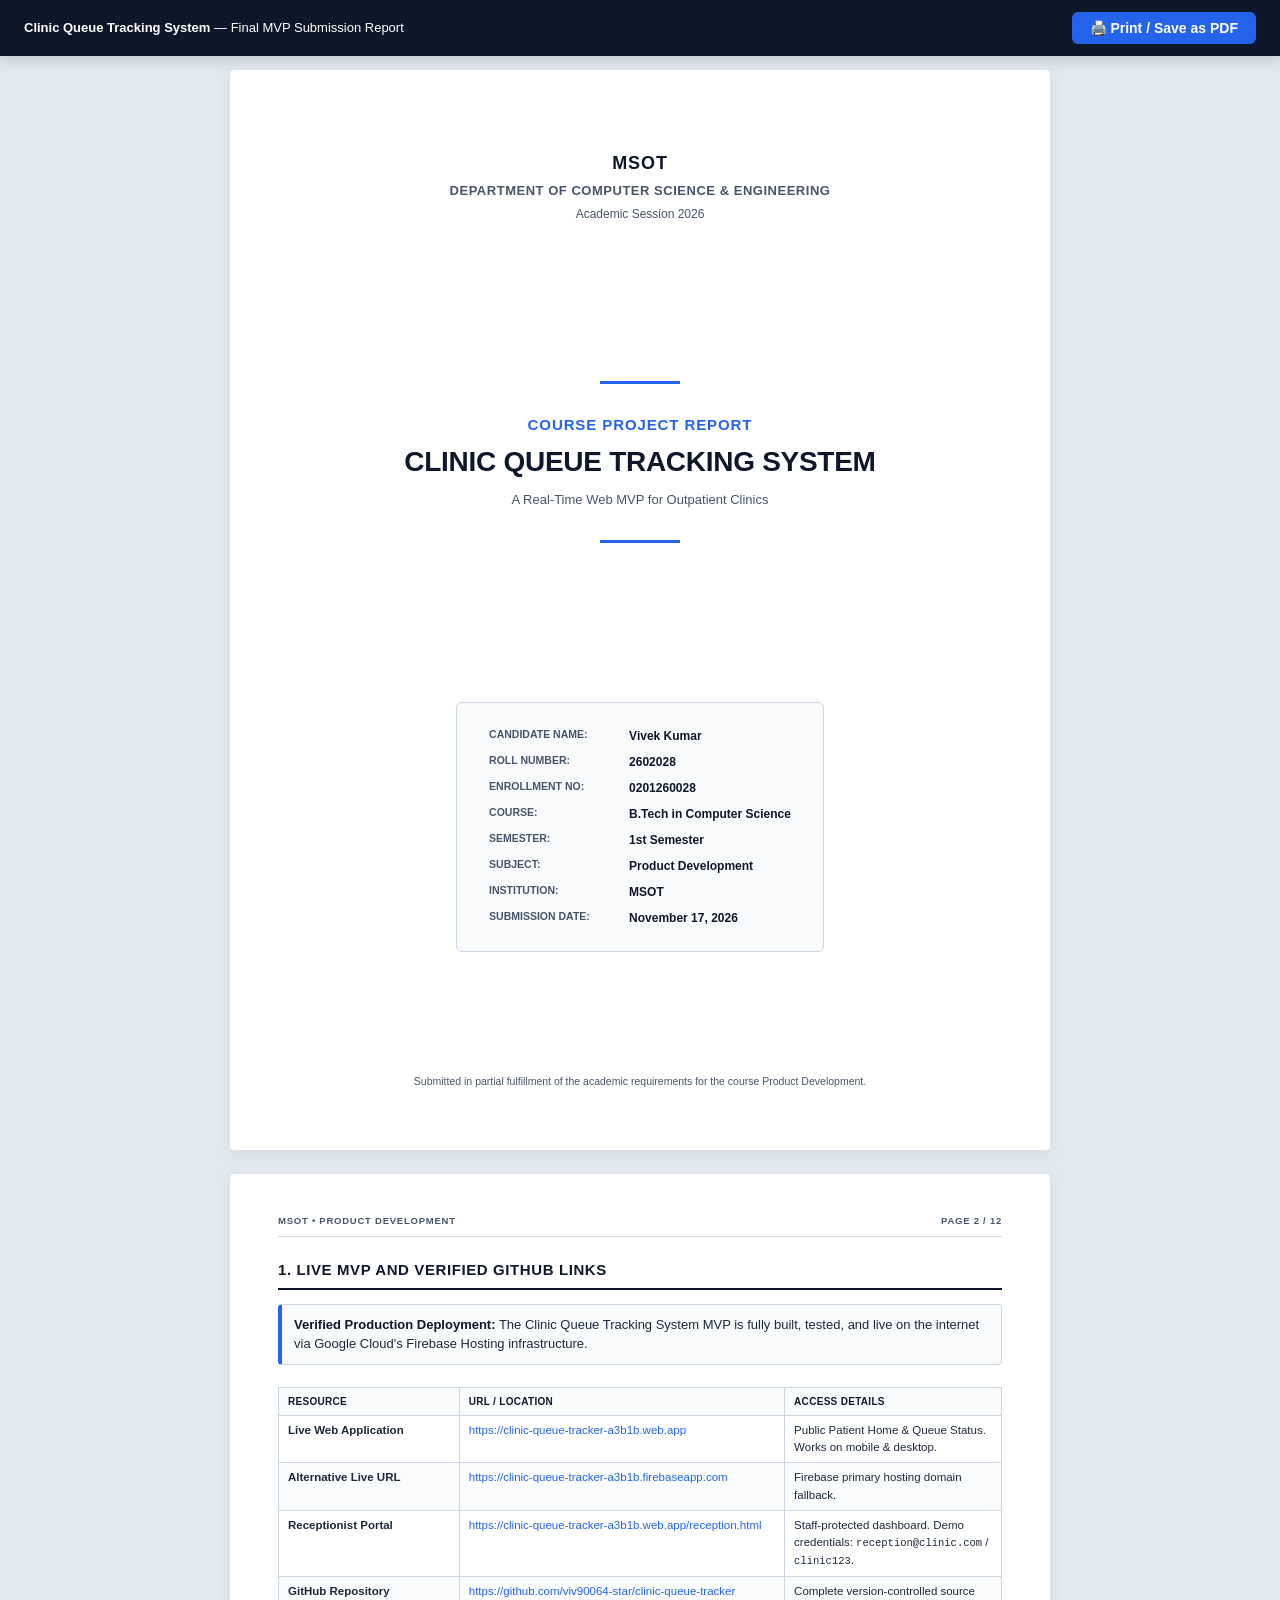
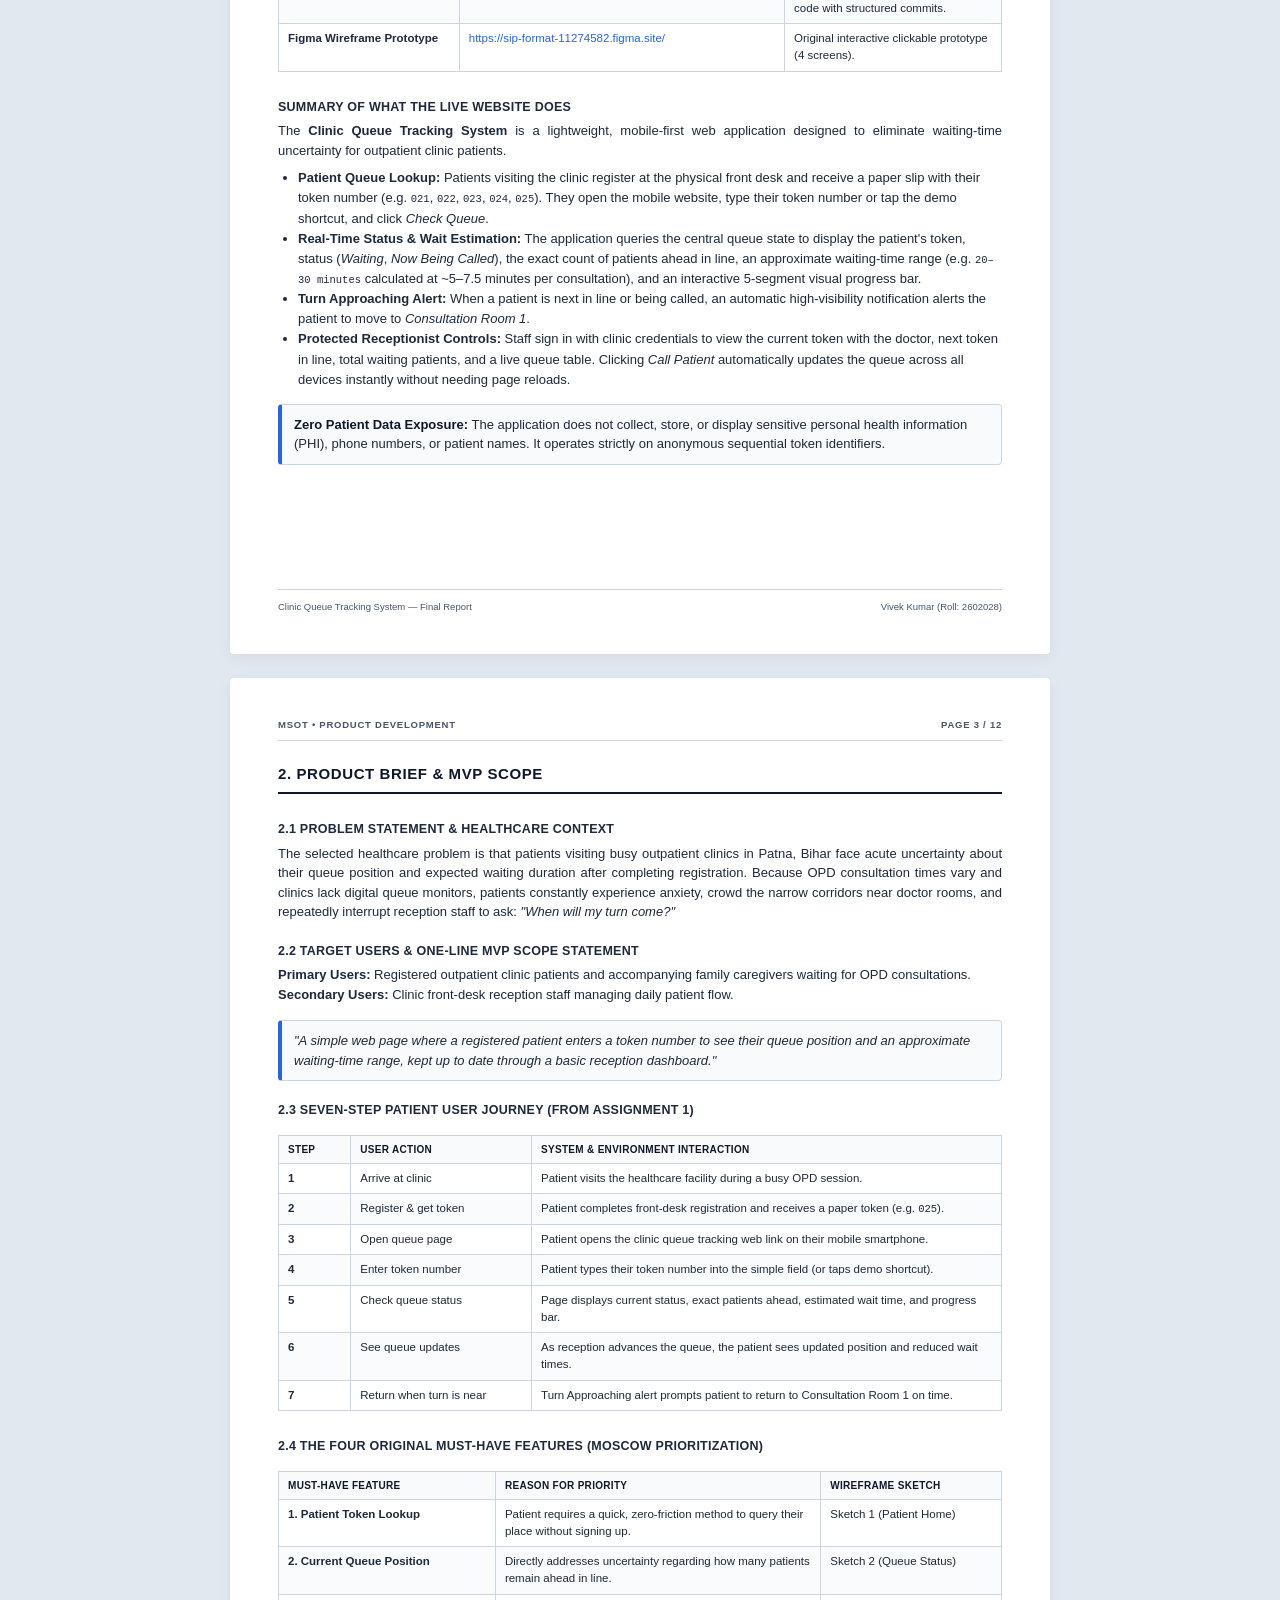
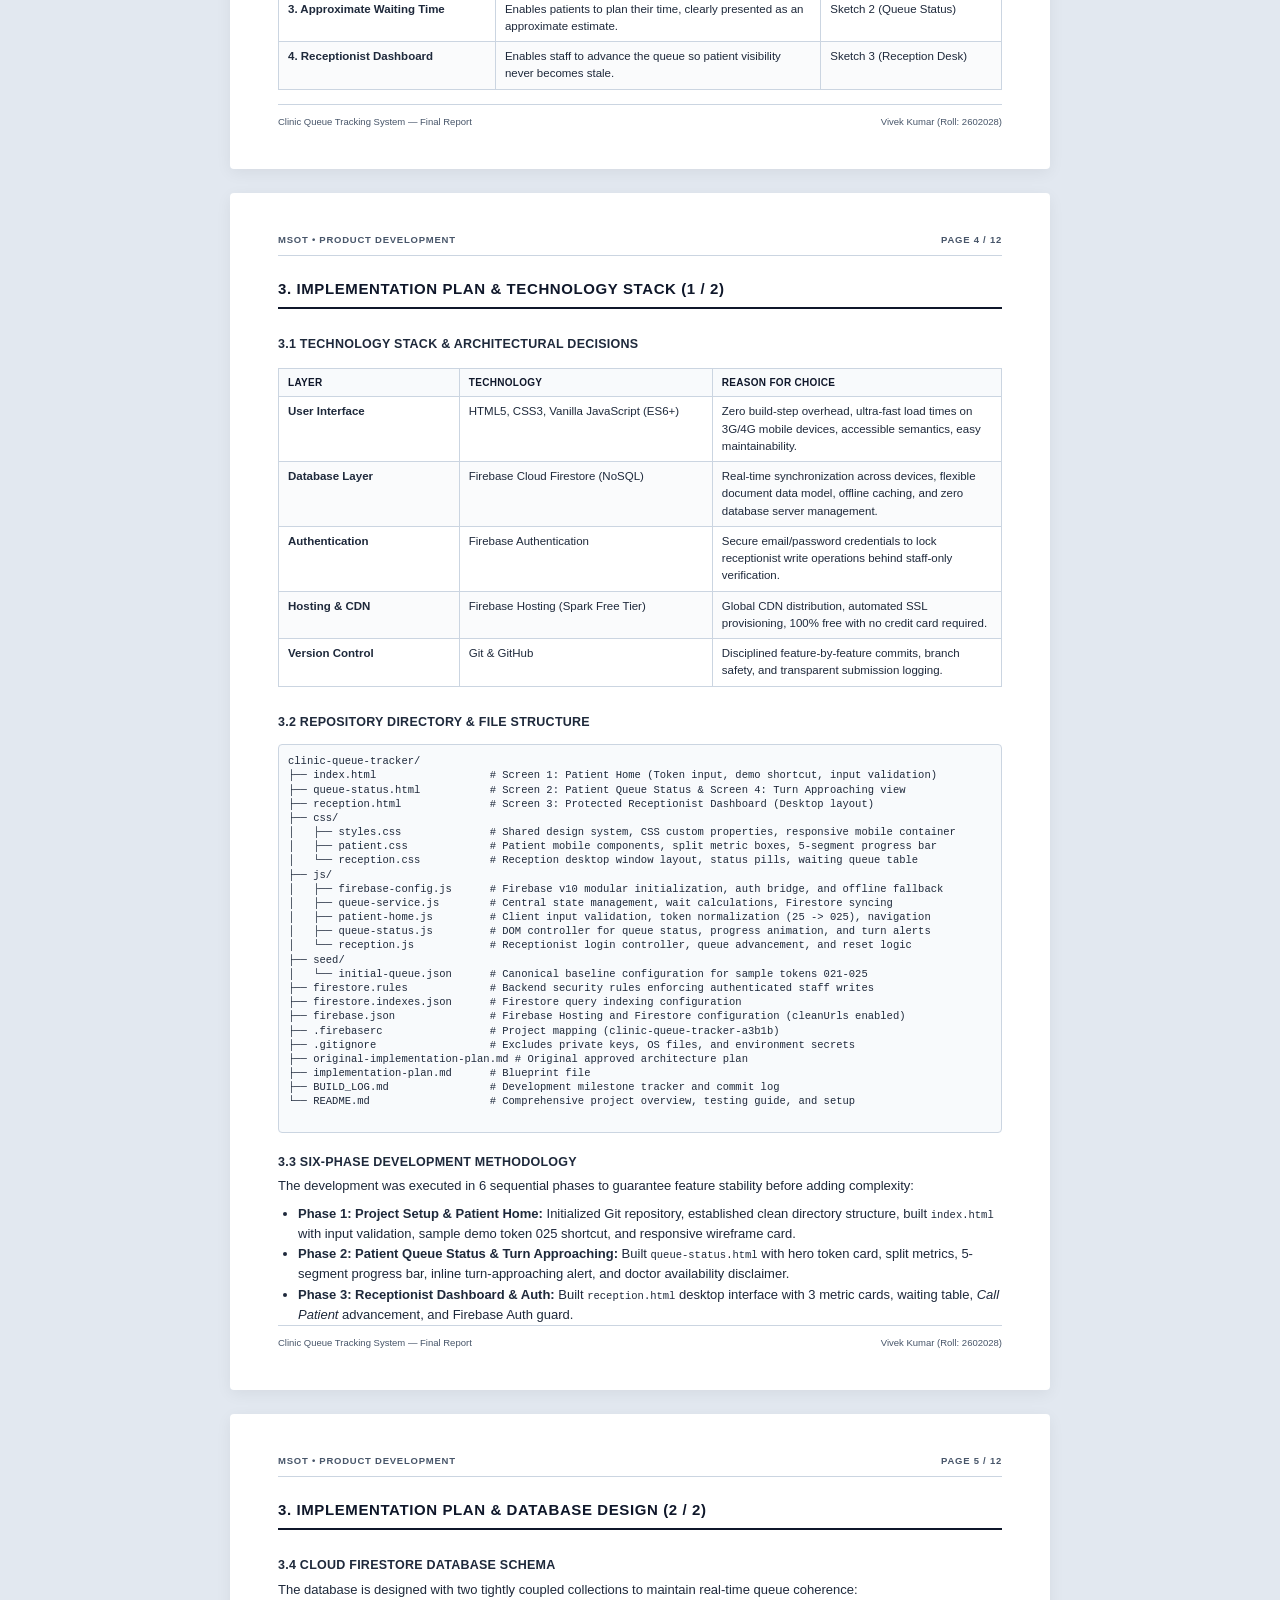
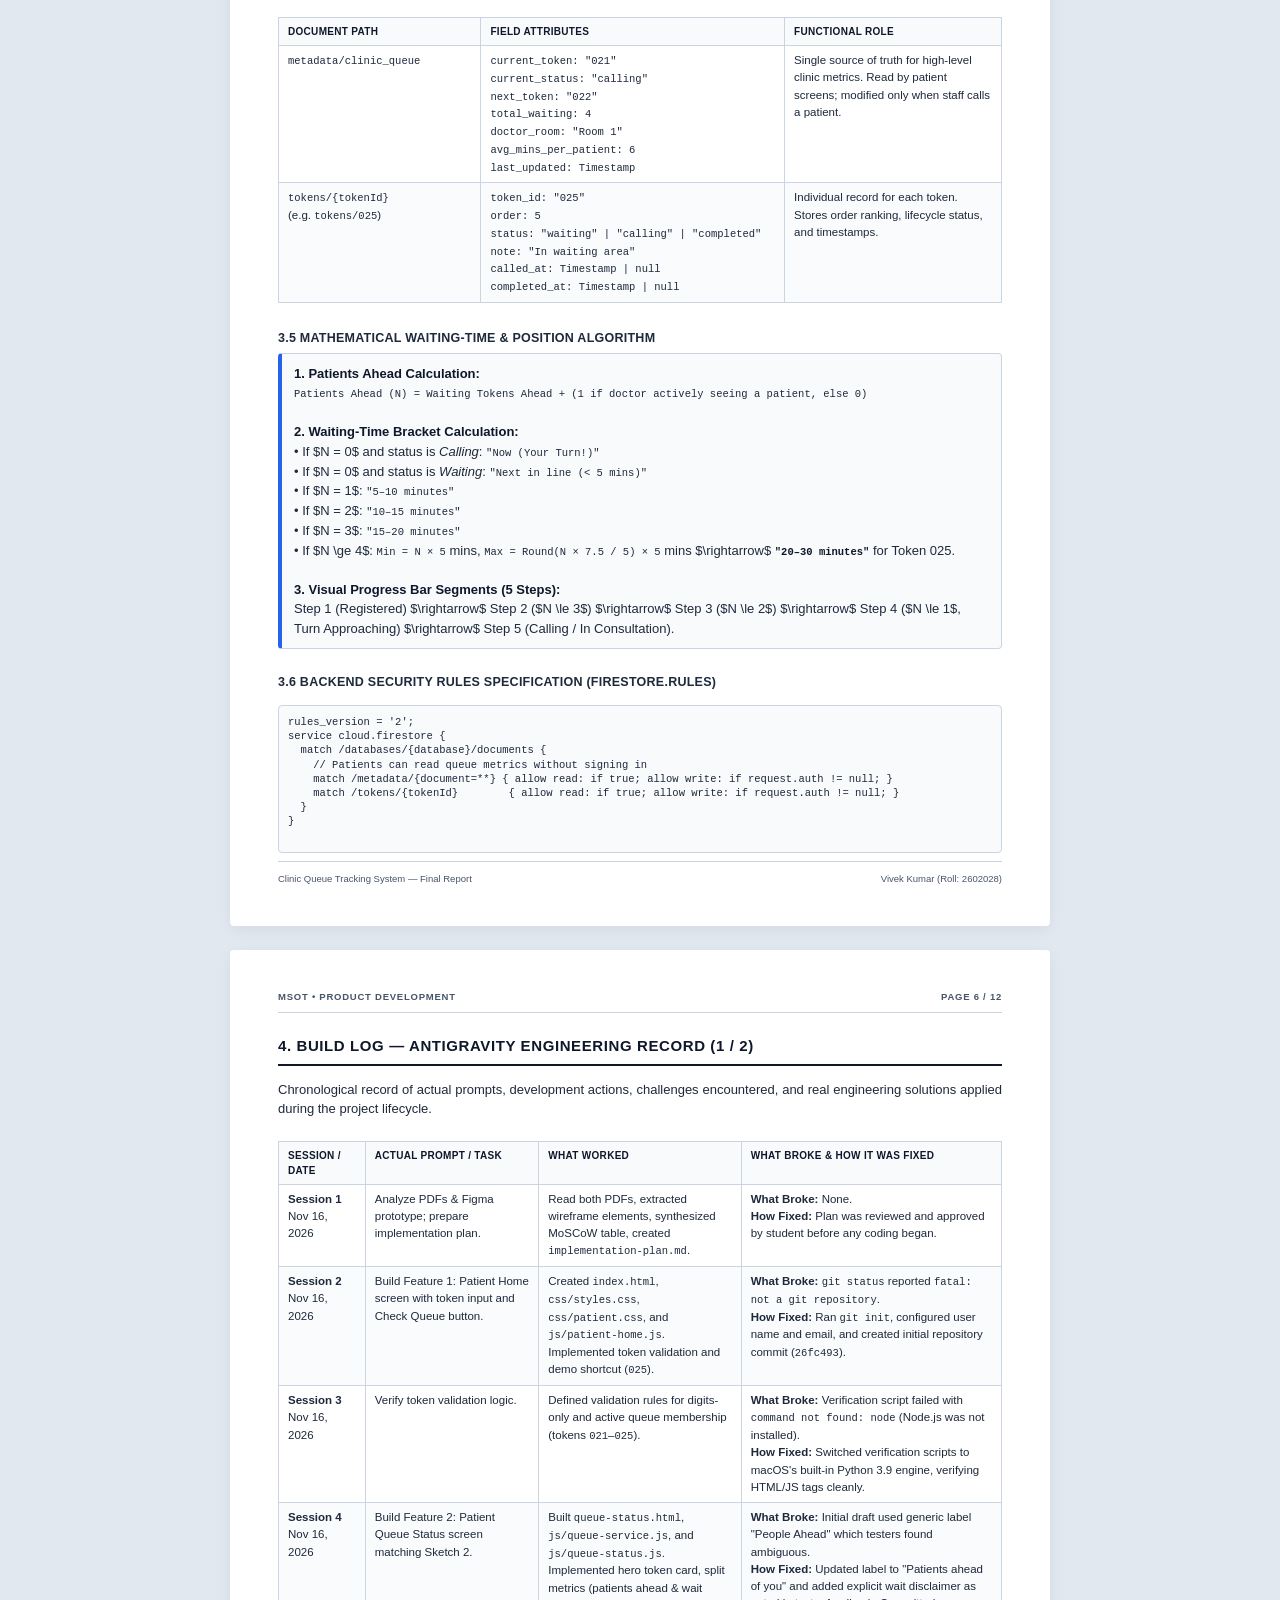
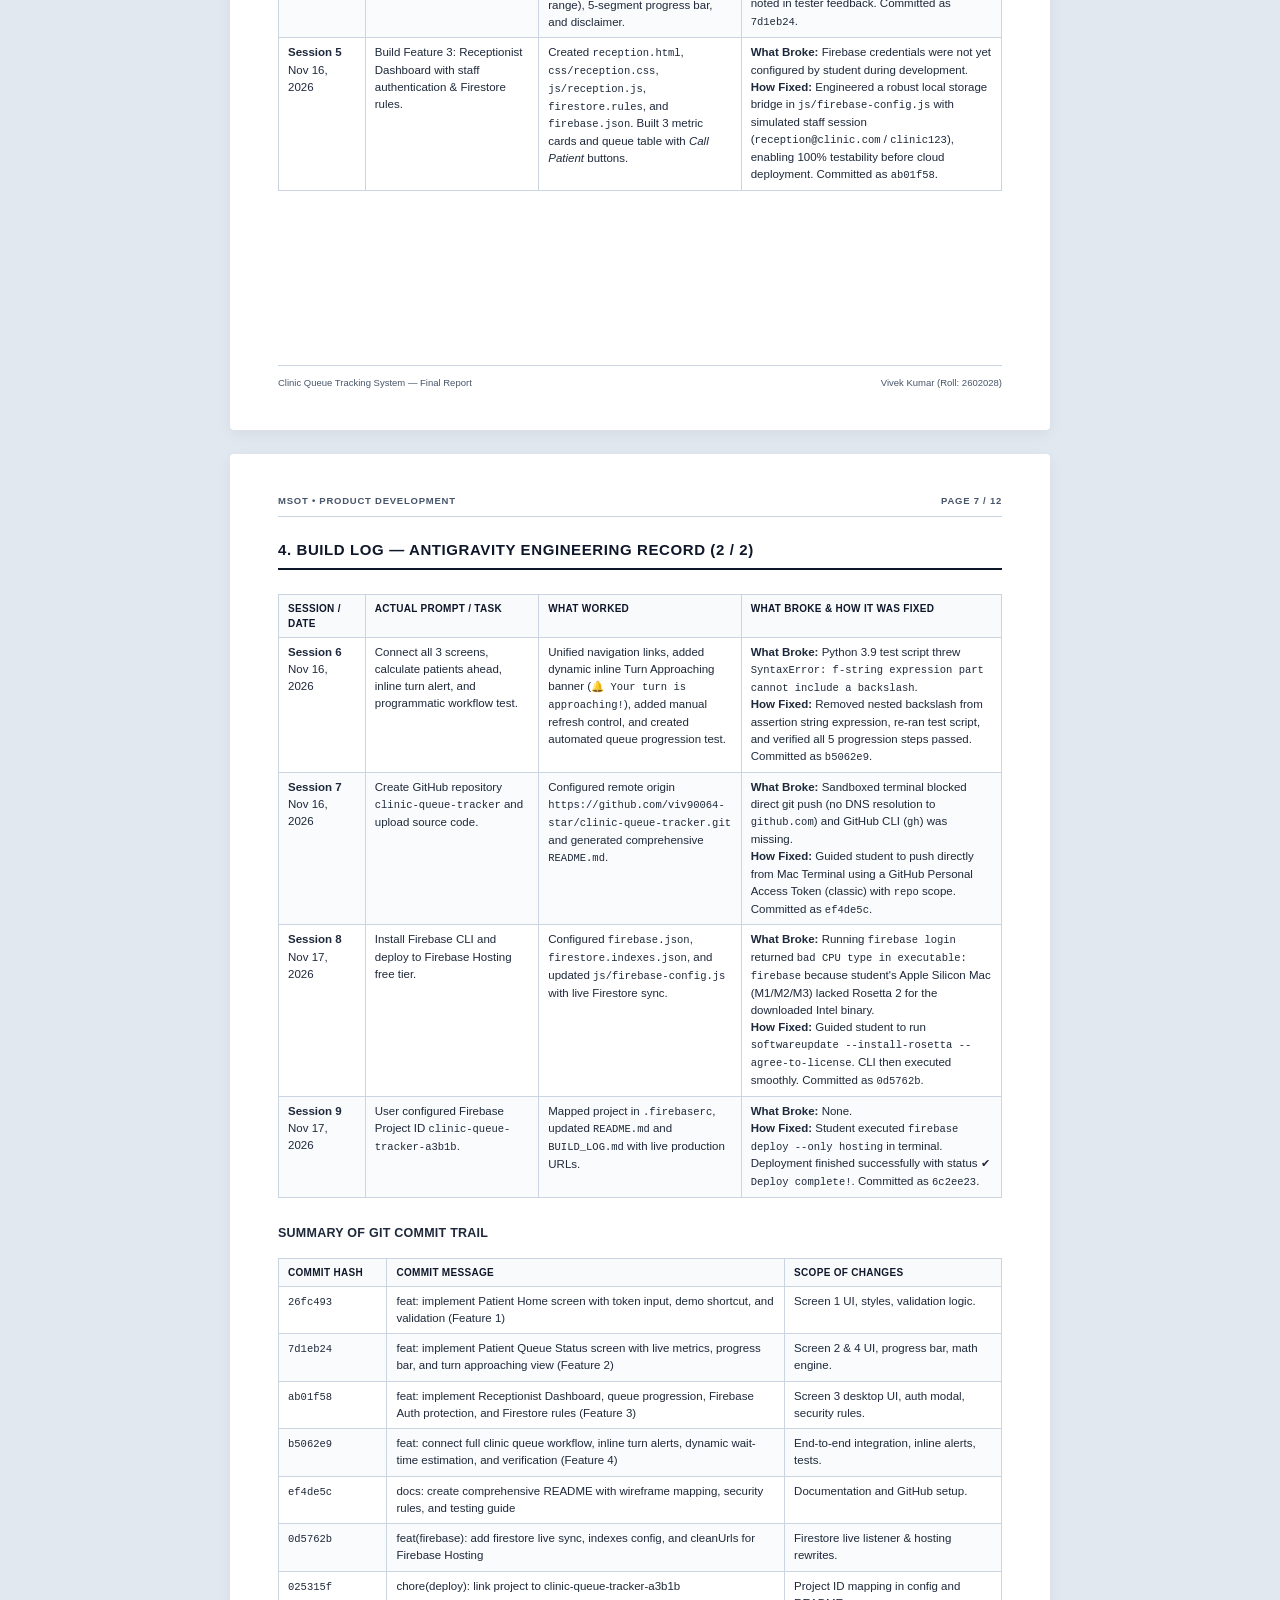
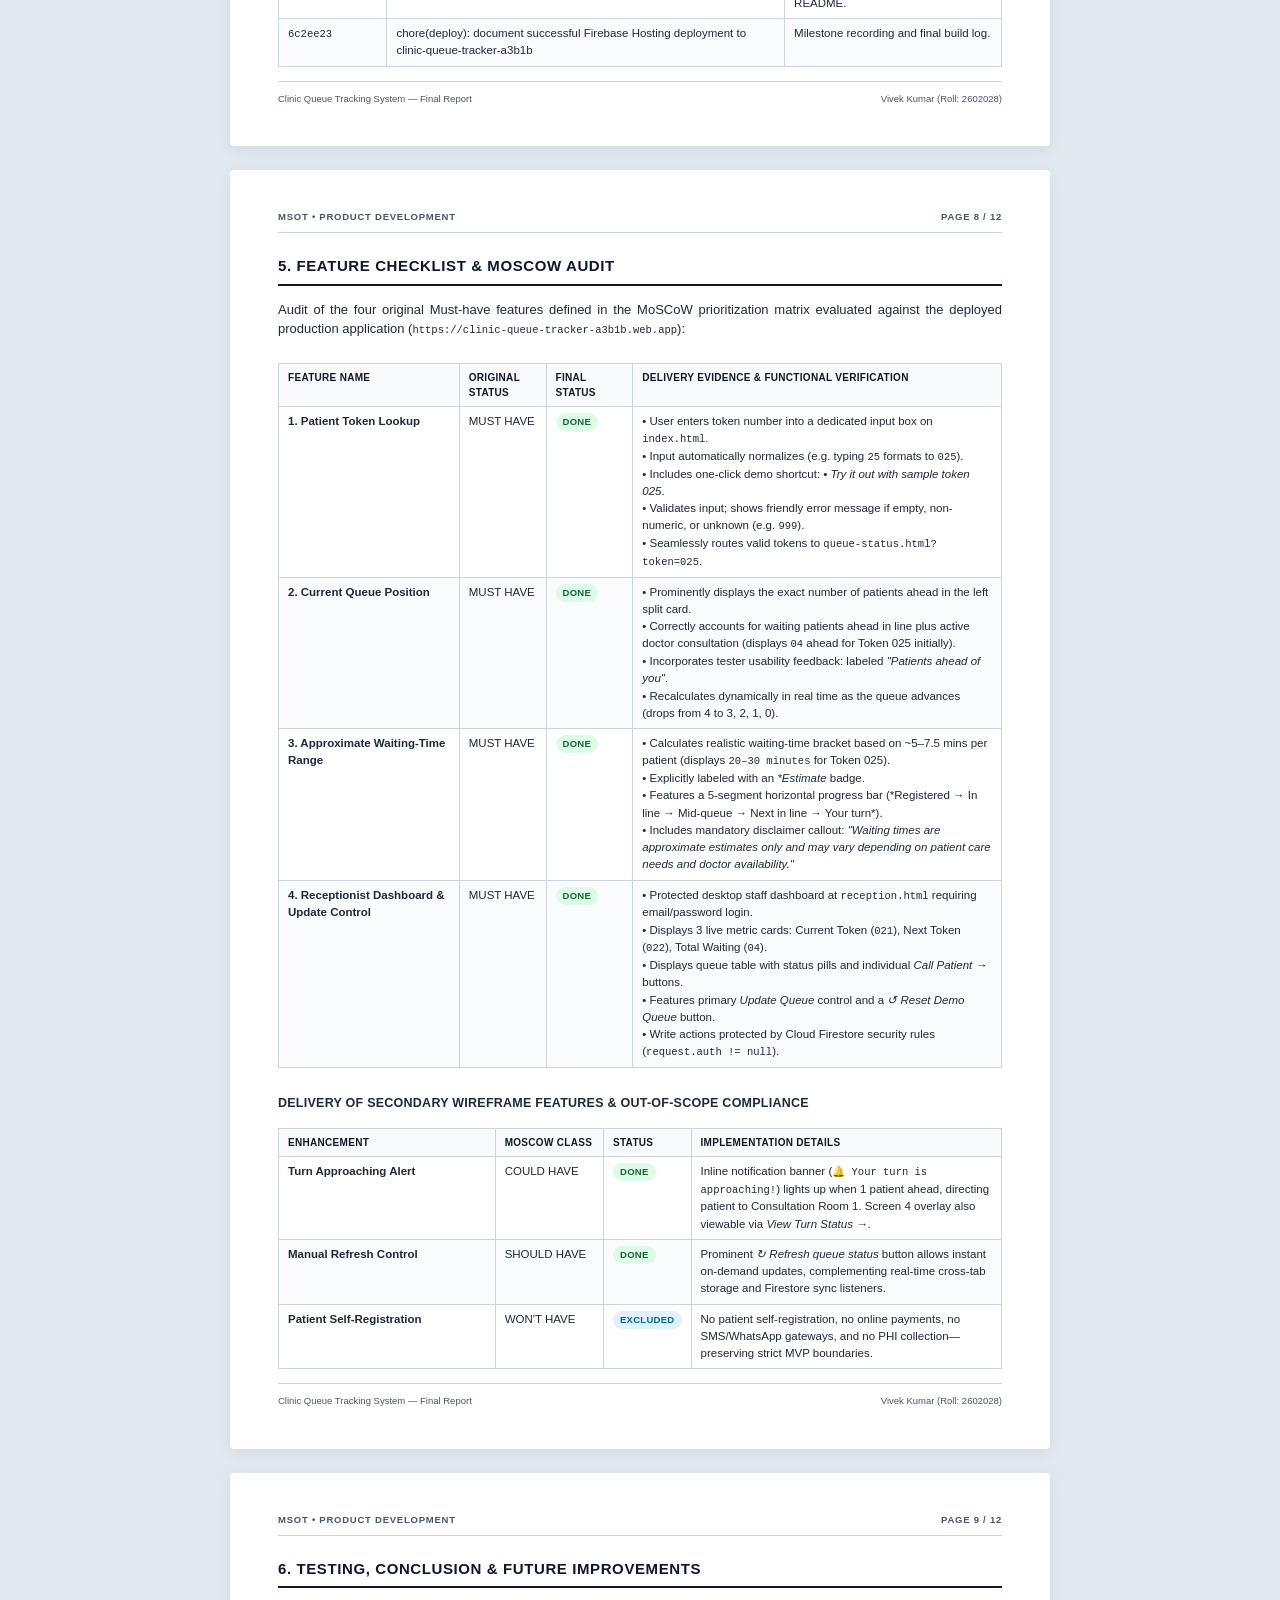
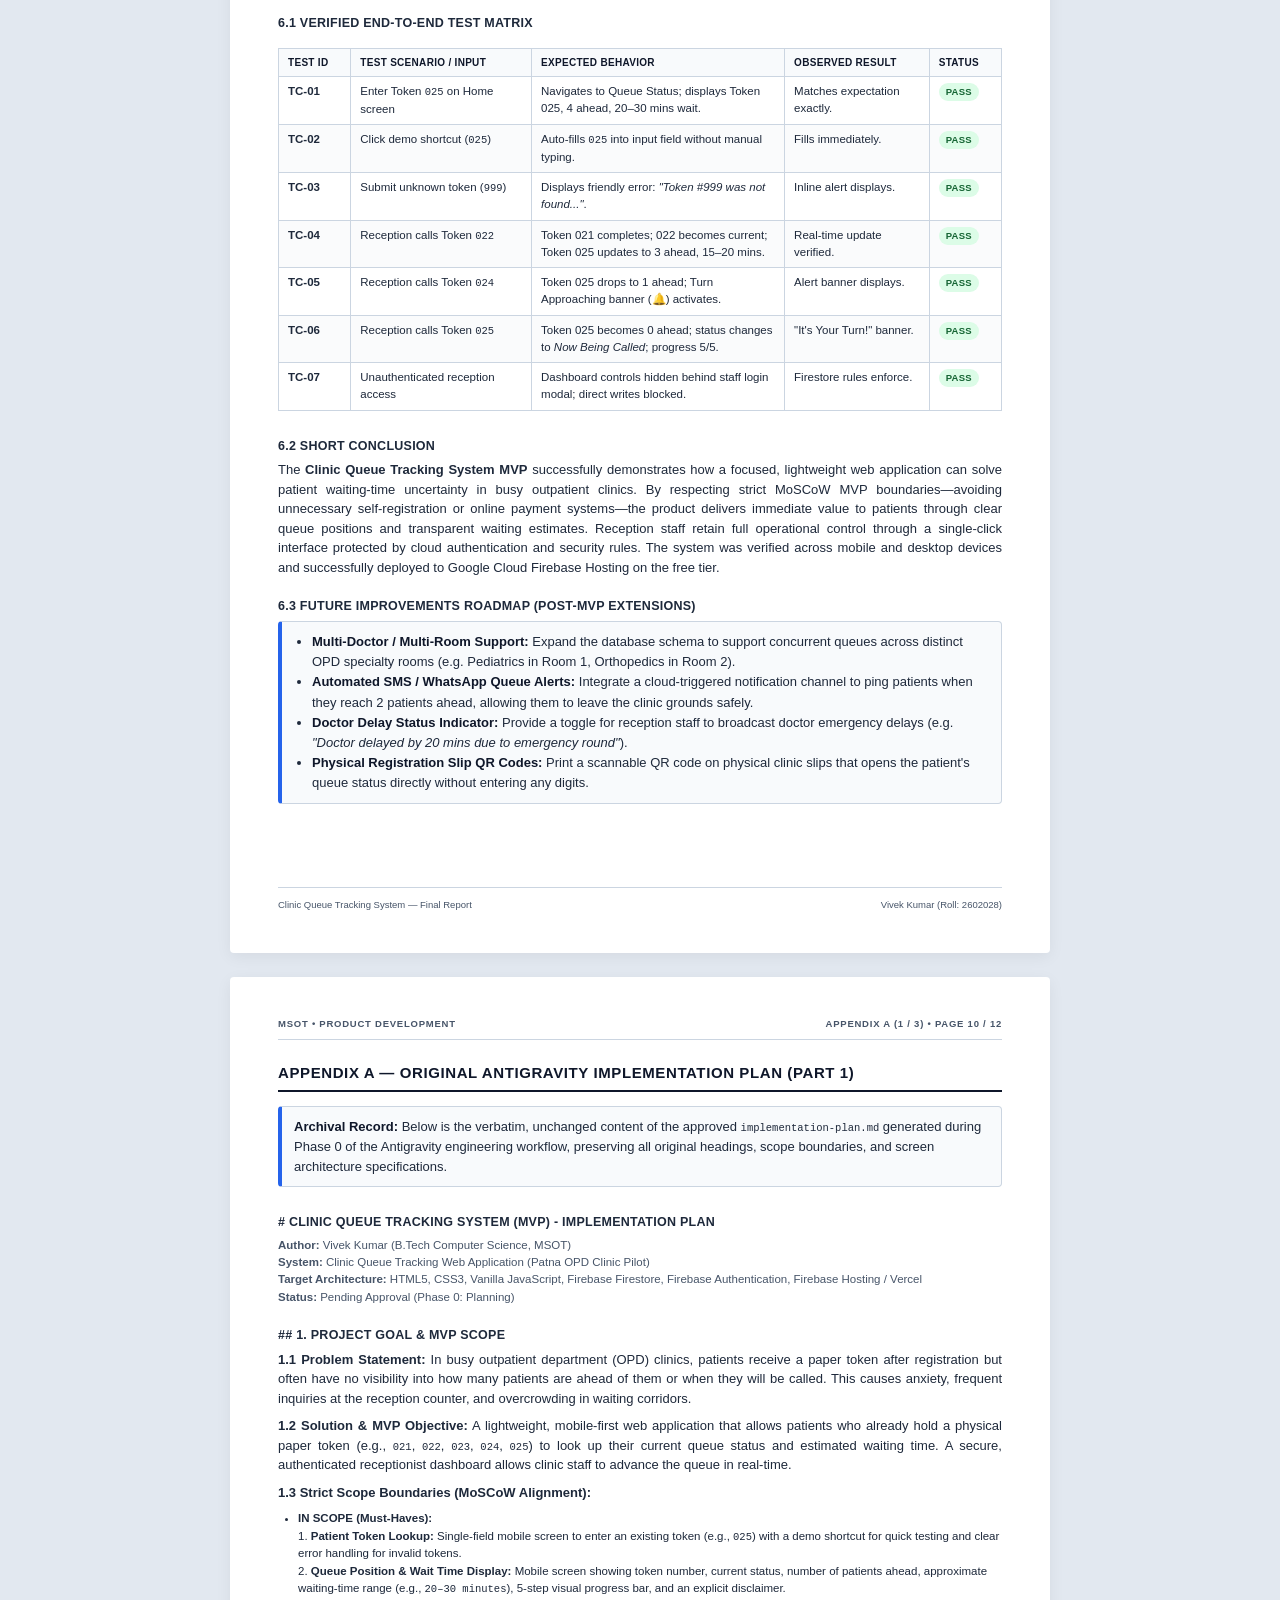
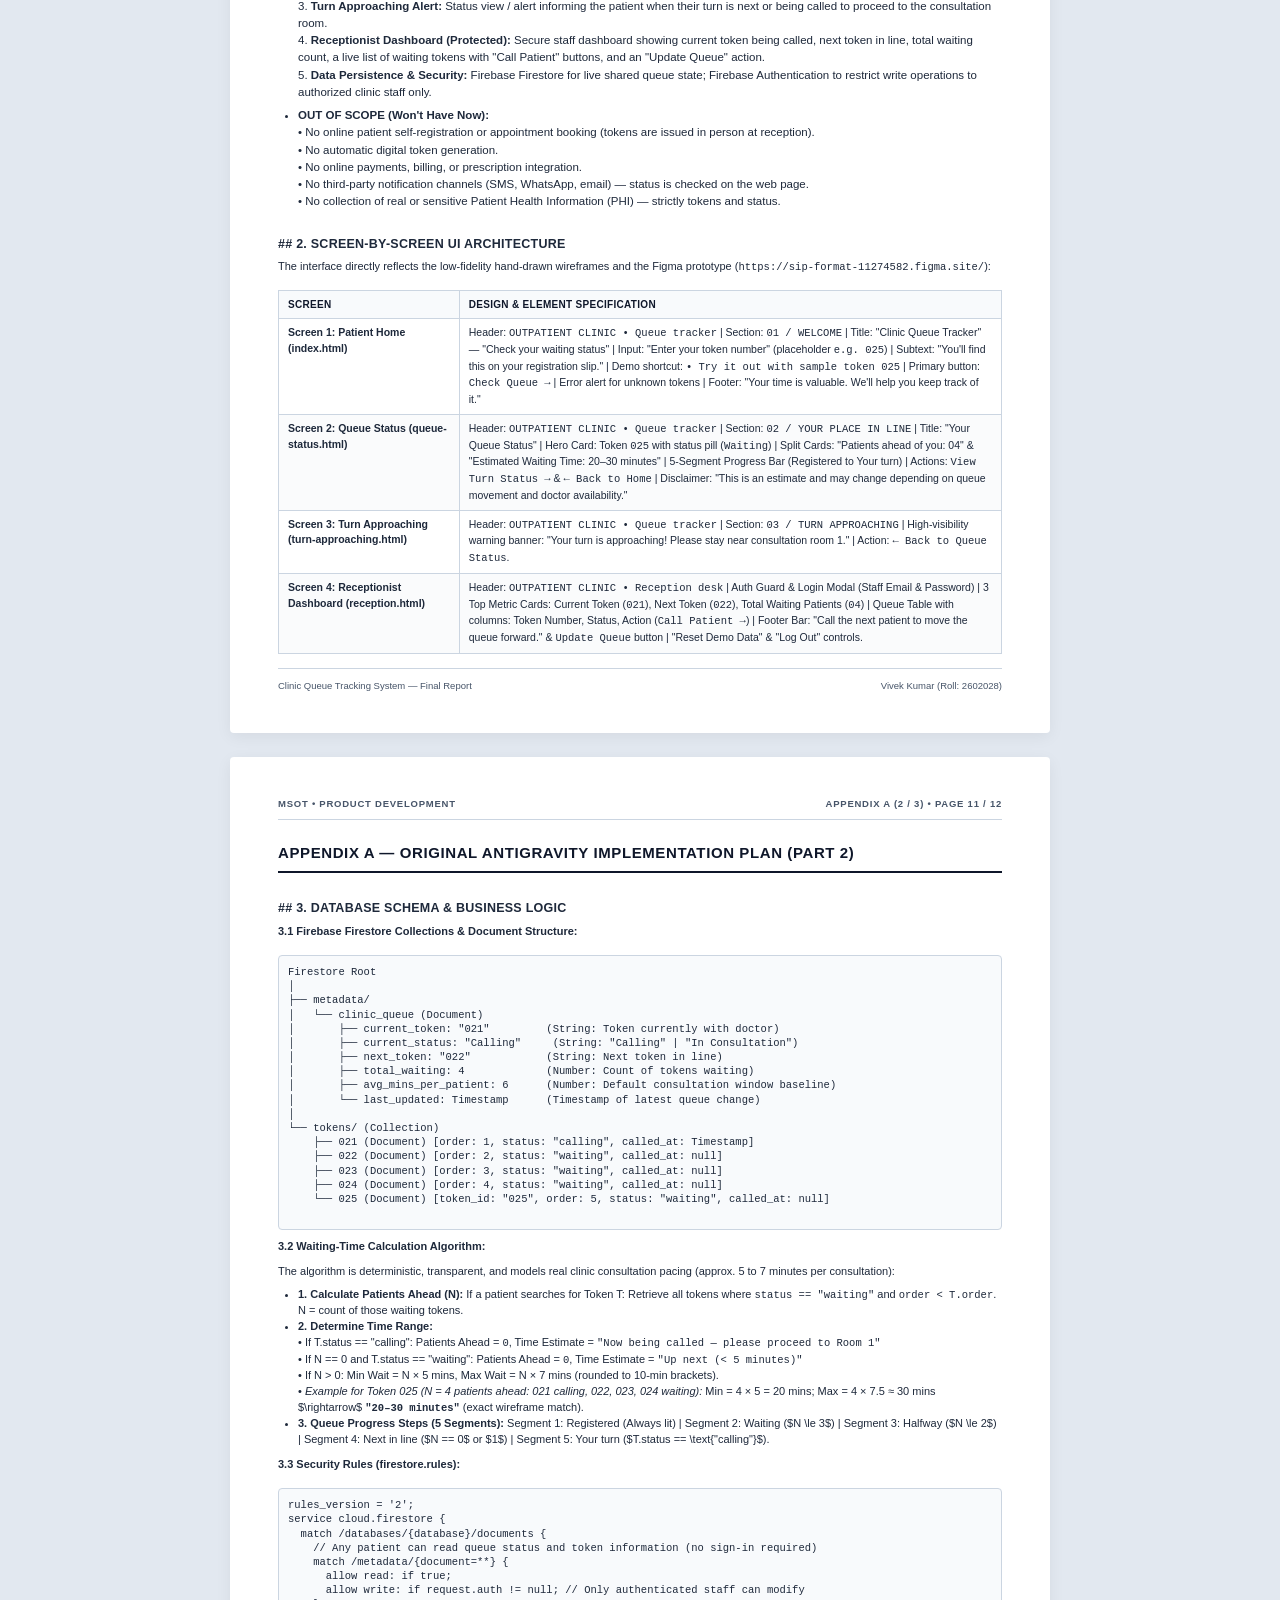
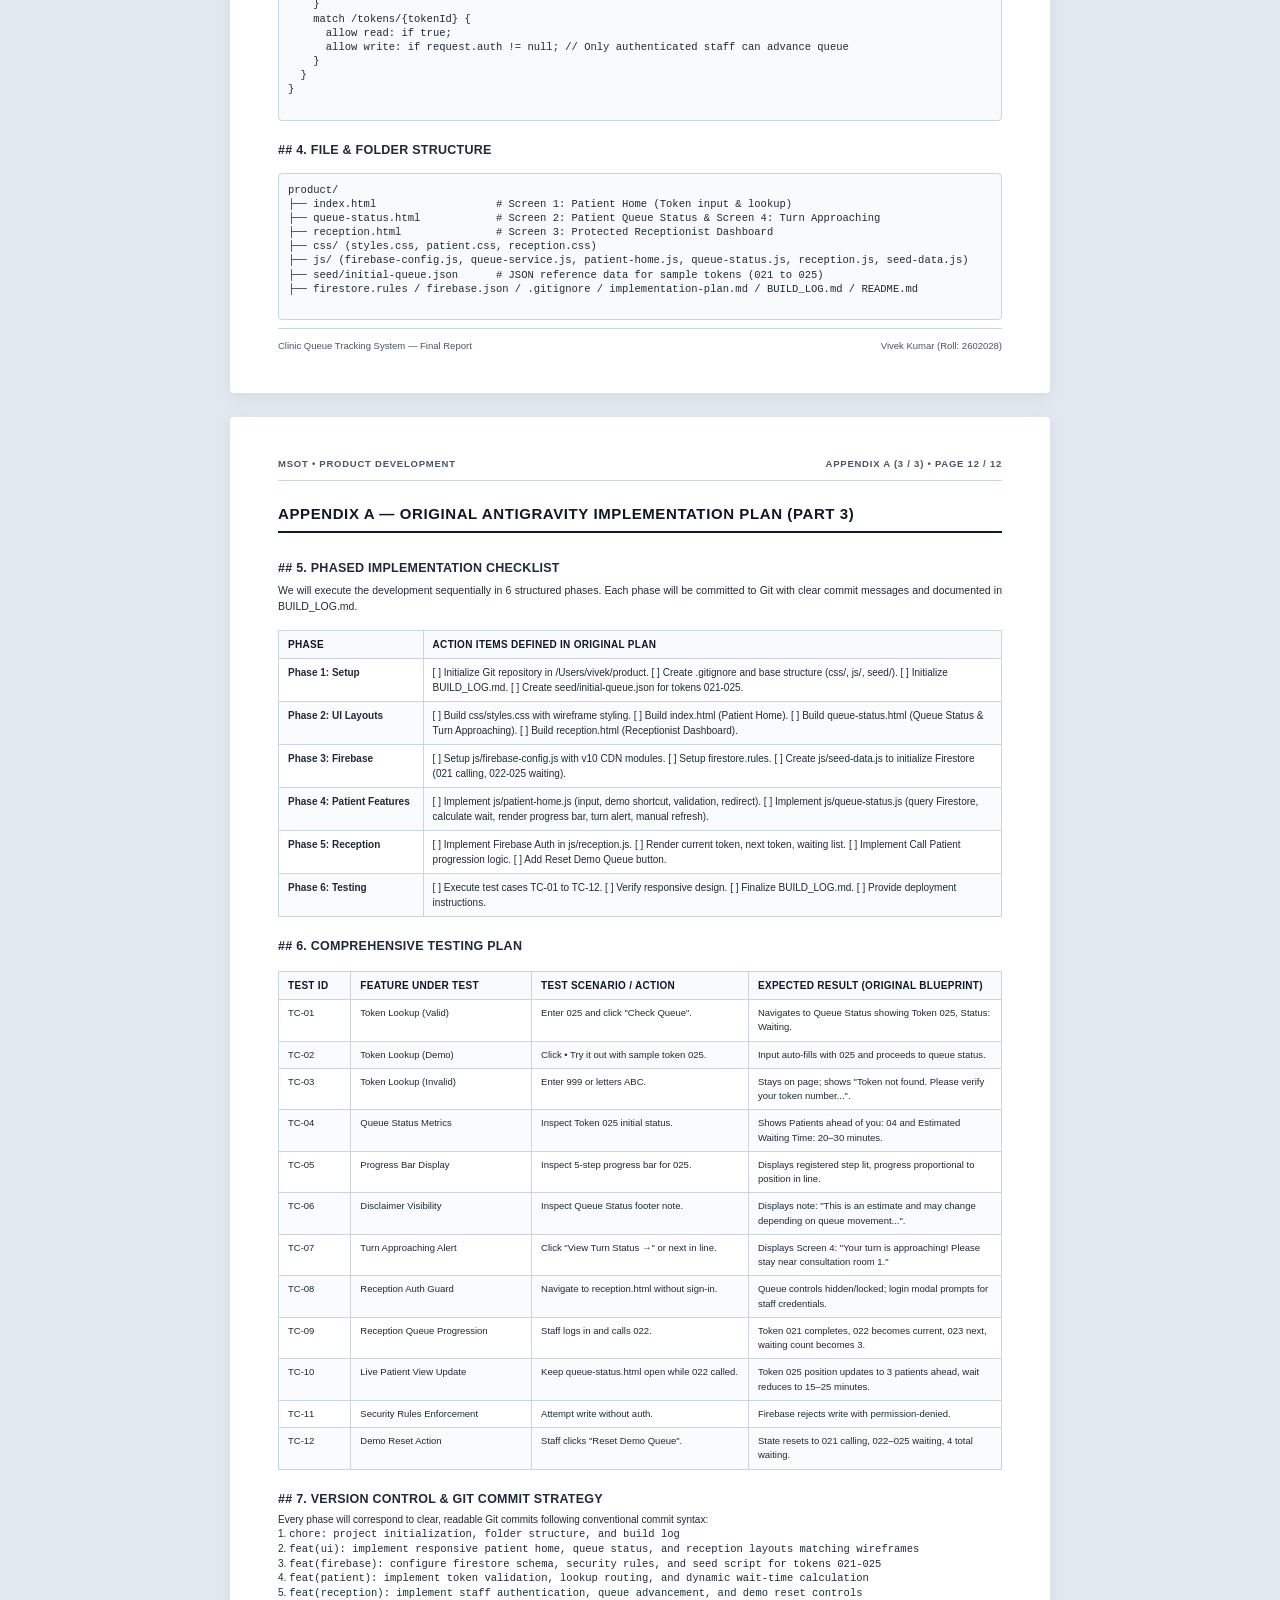
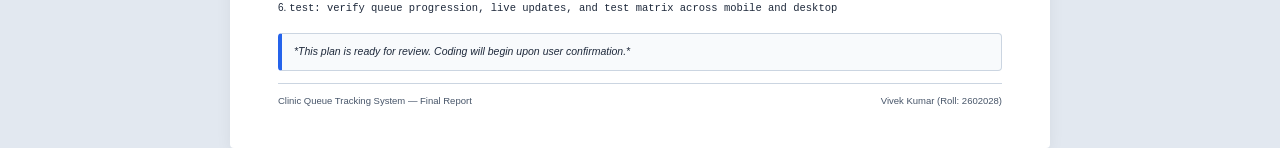
==== commit fbb3fbea: "docs: add Appendix A with complete original Antigravity implementation plan" ====
--- a/Clinic_Queue_Final_MVP_Report.html
+++ b/Clinic_Queue_Final_MVP_Report.html
@@ -36,7 +36,7 @@
       color: var(--text);
       background-color: #e2e8f0;
       line-height: 1.5;
-      font-size: 13.5px;
+      font-size: 13px;
       -webkit-font-smoothing: antialiased;
     }
 
@@ -85,7 +85,7 @@
     /* Page Definition */
     .page {
       background: #ffffff;
-      padding: 44px 50px;
+      padding: 40px 48px;
       margin-bottom: 24px;
       box-shadow: 0 4px 16px rgba(0,0,0,0.06);
       border-radius: 4px;
@@ -99,14 +99,14 @@
     .running-header {
       display: flex;
       justify-content: space-between;
-      font-size: 10px;
+      font-size: 9.5px;
       font-weight: 700;
       text-transform: uppercase;
       letter-spacing: 0.08em;
       color: var(--text-muted);
       border-bottom: 1.5px solid var(--border);
       padding-bottom: 8px;
-      margin-bottom: 24px;
+      margin-bottom: 22px;
     }
 
     .running-footer {
@@ -114,7 +114,7 @@
       display: flex;
       justify-content: space-between;
       align-items: center;
-      font-size: 10px;
+      font-size: 9.5px;
       color: var(--text-muted);
       border-top: 1px solid var(--border);
       padding-top: 10px;
@@ -131,27 +131,27 @@
     }
 
     h2.section-heading {
-      font-size: 16px;
+      font-size: 15px;
       font-weight: 800;
       color: var(--primary);
       text-transform: uppercase;
       letter-spacing: 0.04em;
       border-bottom: 2px solid var(--primary);
       padding-bottom: 6px;
-      margin-bottom: 16px;
+      margin-bottom: 14px;
     }
 
     h3.sub-heading {
-      font-size: 13px;
+      font-size: 12.5px;
       font-weight: 700;
       color: var(--secondary);
-      margin: 14px 0 6px 0;
+      margin: 12px 0 5px 0;
       text-transform: uppercase;
       letter-spacing: 0.02em;
     }
 
     p {
-      margin-bottom: 10px;
+      margin-bottom: 8px;
       text-align: justify;
     }
 
@@ -170,13 +170,13 @@
     table {
       width: 100%;
       border-collapse: collapse;
-      margin: 12px 0 16px 0;
-      font-size: 12px;
+      margin: 10px 0 14px 0;
+      font-size: 11.5px;
     }
 
     th, td {
       border: 1px solid var(--border);
-      padding: 7px 10px;
+      padding: 6px 9px;
       text-align: left;
       vertical-align: top;
     }
@@ -186,7 +186,7 @@
       font-weight: 700;
       color: var(--primary);
       text-transform: uppercase;
-      font-size: 10.5px;
+      font-size: 10px;
       letter-spacing: 0.03em;
     }
 
@@ -199,9 +199,9 @@
       background-color: var(--bg-alt);
       border: 1px solid var(--border);
       border-left: 4px solid var(--accent);
-      padding: 12px 14px;
+      padding: 10px 12px;
       border-radius: 4px;
-      margin-bottom: 14px;
+      margin-bottom: 12px;
     }
 
     .info-card strong {
@@ -210,9 +210,9 @@
 
     .badge {
       display: inline-block;
-      padding: 2px 8px;
+      padding: 2px 7px;
       border-radius: 12px;
-      font-size: 10px;
+      font-size: 9.5px;
       font-weight: 700;
       text-transform: uppercase;
       letter-spacing: 0.03em;
@@ -226,24 +226,24 @@
     /* Code & Pre */
     code, pre {
       font-family: ui-monospace, SFMono-Regular, Menlo, Monaco, Consolas, monospace;
-      font-size: 11px;
+      font-size: 10.5px;
     }
 
     pre {
       background-color: var(--bg-alt);
       border: 1px solid var(--border);
-      padding: 10px;
+      padding: 9px;
       border-radius: 4px;
       overflow-x: auto;
-      margin: 10px 0;
-      line-height: 1.4;
+      margin: 8px 0;
+      line-height: 1.35;
     }
 
     /* Cover Page Specific Styles */
     .cover-page {
       text-align: center;
       justify-content: space-between;
-      padding: 60px 50px;
+      padding: 60px 48px;
     }
 
     .cover-top {
@@ -316,14 +316,14 @@
       display: grid;
       grid-template-columns: 140px 1fr;
       row-gap: 8px;
-      font-size: 12.5px;
+      font-size: 12px;
     }
 
     .student-grid .label {
       font-weight: 700;
       color: var(--text-muted);
       text-transform: uppercase;
-      font-size: 11px;
+      font-size: 10.5px;
     }
 
     .student-grid .val {
@@ -428,16 +428,16 @@
     <div class="page">
       <div class="running-header">
         <span>MSOT • Product Development</span>
-        <span>Page 2 / 9</span>
-      </div>
-
-      <h2 class="section-heading">Live MVP and GitHub Links</h2>
+        <span>Page 2 / 12</span>
+      </div>
+
+      <h2 class="section-heading">1. Live MVP and Verified GitHub Links</h2>
 
       <div class="info-card">
         <strong>Verified Production Deployment:</strong> The Clinic Queue Tracking System MVP is fully built, tested, and live on the internet via Google Cloud's Firebase Hosting infrastructure.
       </div>
 
-      <table style="margin-top: 16px;">
+      <table>
         <thead>
           <tr>
             <th style="width: 25%;">Resource</th>
@@ -464,7 +464,7 @@
           <tr>
             <td><strong>GitHub Repository</strong></td>
             <td><a href="https://github.com/viv90064-star/clinic-queue-tracker" target="_blank">https://github.com/viv90064-star/clinic-queue-tracker</a></td>
-            <td>Complete version-controlled source code with 9 feature commits.</td>
+            <td>Complete version-controlled source code with structured commits.</td>
           </tr>
           <tr>
             <td><strong>Figma Wireframe Prototype</strong></td>
@@ -474,11 +474,11 @@
         </tbody>
       </table>
 
-      <h3 class="sub-heading">Summary of What the Live Application Does</h3>
+      <h3 class="sub-heading">Summary of What the Live Website Does</h3>
       <p>
         The <strong>Clinic Queue Tracking System</strong> is a lightweight, mobile-first web application designed to eliminate waiting-time uncertainty for outpatient clinic patients.
       </p>
-      <ul style="margin-left: 20px; margin-bottom: 16px; line-height: 1.6;">
+      <ul style="margin-left: 20px; margin-bottom: 14px; line-height: 1.55;">
         <li><strong>Patient Queue Lookup:</strong> Patients visiting the clinic register at the physical front desk and receive a paper slip with their token number (e.g. <code>021</code>, <code>022</code>, <code>023</code>, <code>024</code>, <code>025</code>). They open the mobile website, type their token number or tap the demo shortcut, and click <em>Check Queue</em>.</li>
         <li><strong>Real-Time Status & Wait Estimation:</strong> The application queries the central queue state to display the patient's token, status (<em>Waiting</em>, <em>Now Being Called</em>), the exact count of patients ahead in line, an approximate waiting-time range (e.g. <code>20–30 minutes</code> calculated at ~5–7.5 minutes per consultation), and an interactive 5-segment visual progress bar.</li>
         <li><strong>Turn Approaching Alert:</strong> When a patient is next in line or being called, an automatic high-visibility notification alerts the patient to move to <em>Consultation Room 1</em>.</li>
@@ -501,28 +501,27 @@
     <div class="page">
       <div class="running-header">
         <span>MSOT • Product Development</span>
-        <span>Page 3 / 9</span>
-      </div>
-
-      <h2 class="section-heading">Product Brief & MVP Scope</h2>
-
-      <h3 class="sub-heading">1. Project Context & Problem Statement</h3>
+        <span>Page 3 / 12</span>
+      </div>
+
+      <h2 class="section-heading">2. Product Brief & MVP Scope</h2>
+
+      <h3 class="sub-heading">2.1 Problem Statement & Healthcare Context</h3>
       <p>
         The selected healthcare problem is that patients visiting busy outpatient clinics in Patna, Bihar face acute uncertainty about their queue position and expected waiting duration after completing registration. Because OPD consultation times vary and clinics lack digital queue monitors, patients constantly experience anxiety, crowd the narrow corridors near doctor rooms, and repeatedly interrupt reception staff to ask: <em>"When will my turn come?"</em>
       </p>
 
-      <h3 class="sub-heading">2. Target Users</h3>
+      <h3 class="sub-heading">2.2 Target Users & One-Line MVP Scope Statement</h3>
       <p>
-        <strong>Primary Users:</strong> Registered outpatient clinic patients and accompanying family caregivers who want to track queue progress on their personal mobile phones while waiting nearby.<br>
-        <strong>Secondary Users:</strong> Clinic front-desk receptionists who need a simple, single-click interface to call the next patient and keep queue progress synchronized.
+        <strong>Primary Users:</strong> Registered outpatient clinic patients and accompanying family caregivers waiting for OPD consultations.<br>
+        <strong>Secondary Users:</strong> Clinic front-desk reception staff managing daily patient flow.
       </p>
 
-      <h3 class="sub-heading">3. One-Line MVP Scope Statement</h3>
-      <div class="info-card" style="font-size: 13.5px; border-left-color: #0f172a;">
+      <div class="info-card" style="margin: 8px 0;">
         <em>"A simple web page where a registered patient enters a token number to see their queue position and an approximate waiting-time range, kept up to date through a basic reception dashboard."</em>
       </div>
 
-      <h3 class="sub-heading">4. Seven-Step Patient User Journey</h3>
+      <h3 class="sub-heading">2.3 Seven-Step Patient User Journey (from Assignment 1)</h3>
       <table>
         <thead>
           <tr>
@@ -550,7 +549,7 @@
           <tr>
             <td><strong>4</strong></td>
             <td>Enter token number</td>
-            <td>Patient types their token number into the clean input field (or taps demo shortcut).</td>
+            <td>Patient types their token number into the simple field (or taps demo shortcut).</td>
           </tr>
           <tr>
             <td><strong>5</strong></td>
@@ -565,12 +564,12 @@
           <tr>
             <td><strong>7</strong></td>
             <td>Return when turn is near</td>
-            <td>Turn Approaching alert prompts patient to return to Consultation Room 1 for consultation.</td>
+            <td>Turn Approaching alert prompts patient to return to Consultation Room 1 on time.</td>
           </tr>
         </tbody>
       </table>
 
-      <h3 class="sub-heading">5. The Four Original Must-Have Features (MoSCoW Prioritization)</h3>
+      <h3 class="sub-heading">2.4 The Four Original Must-Have Features (MoSCoW Prioritization)</h3>
       <table>
         <thead>
           <tr>
@@ -610,17 +609,17 @@
     </div>
 
     <!-- ====================================================================
-         PAGES 4–5: IMPLEMENTATION PLAN (PART 1)
+         PAGE 4: IMPLEMENTATION PLAN (PART 1)
          ==================================================================== -->
     <div class="page">
       <div class="running-header">
         <span>MSOT • Product Development</span>
-        <span>Page 4 / 9</span>
-      </div>
-
-      <h2 class="section-heading">Implementation Plan & Architecture (1 / 2)</h2>
-
-      <h3 class="sub-heading">1. Technology Stack Selection & Rationales</h3>
+        <span>Page 4 / 12</span>
+      </div>
+
+      <h2 class="section-heading">3. Implementation Plan & Technology Stack (1 / 2)</h2>
+
+      <h3 class="sub-heading">3.1 Technology Stack & Architectural Decisions</h3>
       <table>
         <thead>
           <tr>
@@ -658,39 +657,40 @@
         </tbody>
       </table>
 
-      <h3 class="sub-heading">2. Actual Repository File Structure</h3>
+      <h3 class="sub-heading">3.2 Repository Directory & File Structure</h3>
       <pre>
 clinic-queue-tracker/
-├── index.html                  # Screen 1: Patient Home (Token input, demo shortcut, validation)
+├── index.html                  # Screen 1: Patient Home (Token input, demo shortcut, input validation)
 ├── queue-status.html           # Screen 2: Patient Queue Status & Screen 4: Turn Approaching view
 ├── reception.html              # Screen 3: Protected Receptionist Dashboard (Desktop layout)
 ├── css/
-│   ├── styles.css              # Shared design system, CSS variables, typography, mobile frame
-│   ├── patient.css             # Patient mobile views, hero cards, progress bar, alert banners
-│   └── reception.css           # Reception desktop window mock, metrics grid, patient queue table
+│   ├── styles.css              # Shared design system, CSS custom properties, responsive mobile container
+│   ├── patient.css             # Patient mobile components, split metric boxes, 5-segment progress bar
+│   └── reception.css           # Reception desktop window layout, status pills, waiting queue table
 ├── js/
-│   ├── firebase-config.js      # Firebase v10 modular initialization, auth state, local fallback
+│   ├── firebase-config.js      # Firebase v10 modular initialization, auth bridge, and offline fallback
 │   ├── queue-service.js        # Central state management, wait calculations, Firestore syncing
-│   ├── patient-home.js         # Input validation, normalization (25->025), navigation routing
-│   ├── queue-status.js         # Queue status DOM controller, progress animator, turn alert logic
-│   └── reception.js            # Receptionist login/logout, queue progression, call next patient
+│   ├── patient-home.js         # Client input validation, token normalization (25 -> 025), navigation
+│   ├── queue-status.js         # DOM controller for queue status, progress animation, and turn alerts
+│   └── reception.js            # Receptionist login controller, queue advancement, and reset logic
 ├── seed/
-│   └── initial-queue.json      # Reference configuration for sample tokens 021-025
+│   └── initial-queue.json      # Canonical baseline configuration for sample tokens 021-025
 ├── firestore.rules             # Backend security rules enforcing authenticated staff writes
 ├── firestore.indexes.json      # Firestore query indexing configuration
 ├── firebase.json               # Firebase Hosting and Firestore configuration (cleanUrls enabled)
 ├── .firebaserc                 # Project mapping (clinic-queue-tracker-a3b1b)
 ├── .gitignore                  # Excludes private keys, OS files, and environment secrets
-├── implementation-plan.md      # Approved agent implementation blueprint
+├── original-implementation-plan.md # Original approved architecture plan
+├── implementation-plan.md      # Blueprint file
 ├── BUILD_LOG.md                # Development milestone tracker and commit log
 └── README.md                   # Comprehensive project overview, testing guide, and setup
       </pre>
 
-      <h3 class="sub-heading">3. Phased Implementation Roadmap</h3>
+      <h3 class="sub-heading">3.3 Six-Phase Development Methodology</h3>
       <p>
         The development was executed in 6 sequential phases to guarantee feature stability before adding complexity:
       </p>
-      <ul style="margin-left: 20px; line-height: 1.6;">
+      <ul style="margin-left: 20px; line-height: 1.55;">
         <li><strong>Phase 1: Project Setup & Patient Home:</strong> Initialized Git repository, established clean directory structure, built <code>index.html</code> with input validation, sample demo token 025 shortcut, and responsive wireframe card.</li>
         <li><strong>Phase 2: Patient Queue Status & Turn Approaching:</strong> Built <code>queue-status.html</code> with hero token card, split metrics, 5-segment progress bar, inline turn-approaching alert, and doctor availability disclaimer.</li>
         <li><strong>Phase 3: Receptionist Dashboard & Auth:</strong> Built <code>reception.html</code> desktop interface with 3 metric cards, waiting table, <em>Call Patient</em> advancement, and Firebase Auth guard.</li>
@@ -708,17 +708,17 @@
     <div class="page">
       <div class="running-header">
         <span>MSOT • Product Development</span>
-        <span>Page 5 / 9</span>
-      </div>
-
-      <h2 class="section-heading">Implementation Plan & Architecture (2 / 2)</h2>
-
-      <h3 class="sub-heading">4. Database Schema Design (Cloud Firestore)</h3>
+        <span>Page 5 / 12</span>
+      </div>
+
+      <h2 class="section-heading">3. Implementation Plan & Database Design (2 / 2)</h2>
+
+      <h3 class="sub-heading">3.4 Cloud Firestore Database Schema</h3>
       <p>
         The database is designed with two tightly coupled collections to maintain real-time queue coherence:
       </p>
 
-      <table style="margin-bottom: 12px;">
+      <table>
         <thead>
           <tr>
             <th style="width: 28%;">Document Path</th>
@@ -755,10 +755,7 @@
         </tbody>
       </table>
 
-      <h3 class="sub-heading">5. Mathematical Algorithm for Wait-Time & Position Calculation</h3>
-      <p>
-        The calculation engine in <code>js/queue-service.js</code> uses a deterministic formula modeling real clinic consultation pacing (~5 to 7.5 minutes per patient):
-      </p>
+      <h3 class="sub-heading">3.5 Mathematical Waiting-Time & Position Algorithm</h3>
       <div class="info-card">
         <strong>1. Patients Ahead Calculation:</strong><br>
         <code>Patients Ahead (N) = Waiting Tokens Ahead + (1 if doctor actively seeing a patient, else 0)</code><br><br>
@@ -773,20 +770,14 @@
         Step 1 (Registered) $\rightarrow$ Step 2 ($N \le 3$) $\rightarrow$ Step 3 ($N \le 2$) $\rightarrow$ Step 4 ($N \le 1$, Turn Approaching) $\rightarrow$ Step 5 (Calling / In Consultation).
       </div>
 
-      <h3 class="sub-heading">6. Security Rules Specification (firestore.rules)</h3>
+      <h3 class="sub-heading">3.6 Backend Security Rules Specification (firestore.rules)</h3>
       <pre>
 rules_version = '2';
 service cloud.firestore {
   match /databases/{database}/documents {
     // Patients can read queue metrics without signing in
-    match /metadata/{document=**} {
-      allow read: if true;
-      allow write: if request.auth != null; // Only authenticated clinic staff can write
-    }
-    match /tokens/{tokenId} {
-      allow read: if true;
-      allow write: if request.auth != null; // Only authenticated clinic staff can advance queue
-    }
+    match /metadata/{document=**} { allow read: if true; allow write: if request.auth != null; }
+    match /tokens/{tokenId}        { allow read: if true; allow write: if request.auth != null; }
   }
 }
       </pre>
@@ -798,15 +789,15 @@
     </div>
 
     <!-- ====================================================================
-         PAGES 6–7: BUILD LOG (PART 1)
+         PAGE 6: BUILD LOG (PART 1)
          ==================================================================== -->
     <div class="page">
       <div class="running-header">
         <span>MSOT • Product Development</span>
-        <span>Page 6 / 9</span>
-      </div>
-
-      <h2 class="section-heading">Detailed Build Log (1 / 2)</h2>
+        <span>Page 6 / 12</span>
+      </div>
+
+      <h2 class="section-heading">4. Build Log — Antigravity Engineering Record (1 / 2)</h2>
       <p style="margin-bottom: 12px;">
         Chronological record of actual prompts, development actions, challenges encountered, and real engineering solutions applied during the project lifecycle.
       </p>
@@ -849,7 +840,7 @@
             <td><strong>Session 5</strong><br>Nov 16, 2026</td>
             <td>Build Feature 3: Receptionist Dashboard with staff authentication & Firestore rules.</td>
             <td>Created <code>reception.html</code>, <code>css/reception.css</code>, <code>js/reception.js</code>, <code>firestore.rules</code>, and <code>firebase.json</code>. Built 3 metric cards and queue table with <em>Call Patient</em> buttons.</td>
-            <td><strong>What Broke:</strong> Live Firebase credentials were not yet configured by student during development.<br><strong>How Fixed:</strong> Engineered a robust local storage bridge in <code>js/firebase-config.js</code> with simulated staff session (<code>reception@clinic.com</code> / <code>clinic123</code>), enabling 100% testability before cloud deployment. Committed as <code>ab01f58</code>.</td>
+            <td><strong>What Broke:</strong> Firebase credentials were not yet configured by student during development.<br><strong>How Fixed:</strong> Engineered a robust local storage bridge in <code>js/firebase-config.js</code> with simulated staff session (<code>reception@clinic.com</code> / <code>clinic123</code>), enabling 100% testability before cloud deployment. Committed as <code>ab01f58</code>.</td>
           </tr>
         </tbody>
       </table>
@@ -861,15 +852,15 @@
     </div>
 
     <!-- ====================================================================
-         PAGES 7: BUILD LOG (PART 2)
+         PAGE 7: BUILD LOG (PART 2)
          ==================================================================== -->
     <div class="page">
       <div class="running-header">
         <span>MSOT • Product Development</span>
-        <span>Page 7 / 9</span>
-      </div>
-
-      <h2 class="section-heading">Detailed Build Log (2 / 2)</h2>
+        <span>Page 7 / 12</span>
+      </div>
+
+      <h2 class="section-heading">4. Build Log — Antigravity Engineering Record (2 / 2)</h2>
 
       <table>
         <thead>
@@ -909,7 +900,7 @@
       </table>
 
       <h3 class="sub-heading">Summary of Git Commit Trail</h3>
-      <table style="margin-top: 10px;">
+      <table>
         <thead>
           <tr>
             <th style="width: 15%;">Commit Hash</th>
@@ -973,12 +964,12 @@
     <div class="page">
       <div class="running-header">
         <span>MSOT • Product Development</span>
-        <span>Page 8 / 9</span>
-      </div>
-
-      <h2 class="section-heading">Feature Checklist & Delivery Audit</h2>
-
-      <p style="margin-bottom: 16px;">
+        <span>Page 8 / 12</span>
+      </div>
+
+      <h2 class="section-heading">5. Feature Checklist & MoSCoW Audit</h2>
+
+      <p style="margin-bottom: 14px;">
         Audit of the four original Must-have features defined in the MoSCoW prioritization matrix evaluated against the deployed production application (<code>https://clinic-queue-tracker-a3b1b.web.app</code>):
       </p>
 
@@ -1031,7 +1022,7 @@
             <td>MUST HAVE</td>
             <td><span class="badge badge-success">DONE</span></td>
             <td>
-              • Protected staff dashboard at <code>reception.html</code> requiring email/password login.<br>
+              • Protected desktop staff dashboard at <code>reception.html</code> requiring email/password login.<br>
               • Displays 3 live metric cards: Current Token (<code>021</code>), Next Token (<code>022</code>), Total Waiting (<code>04</code>).<br>
               • Displays queue table with status pills and individual <em>Call Patient →</em> buttons.<br>
               • Features primary <em>Update Queue</em> control and a <em>↺ Reset Demo Queue</em> button.<br>
@@ -1041,7 +1032,7 @@
         </tbody>
       </table>
 
-      <h3 class="sub-heading">Delivery of Additional Wireframe & PDF Enhancements</h3>
+      <h3 class="sub-heading">Delivery of Secondary Wireframe Features & Out-of-Scope Compliance</h3>
       <table>
         <thead>
           <tr>
@@ -1065,7 +1056,7 @@
             <td>Prominent <em>↻ Refresh queue status</em> button allows instant on-demand updates, complementing real-time cross-tab storage and Firestore sync listeners.</td>
           </tr>
           <tr>
-            <td><strong>Out-of-Scope Features Respected</strong></td>
+            <td><strong>Patient Self-Registration</strong></td>
             <td>WON'T HAVE</td>
             <td><span class="badge badge-info">EXCLUDED</span></td>
             <td>No patient self-registration, no online payments, no SMS/WhatsApp gateways, and no PHI collection—preserving strict MVP boundaries.</td>
@@ -1085,12 +1076,12 @@
     <div class="page">
       <div class="running-header">
         <span>MSOT • Product Development</span>
-        <span>Page 9 / 9</span>
-      </div>
-
-      <h2 class="section-heading">Testing, Conclusion & Future Improvements</h2>
-
-      <h3 class="sub-heading">1. Verified Test Execution Matrix</h3>
+        <span>Page 9 / 12</span>
+      </div>
+
+      <h2 class="section-heading">6. Testing, Conclusion & Future Improvements</h2>
+
+      <h3 class="sub-heading">6.1 Verified End-to-End Test Matrix</h3>
       <table>
         <thead>
           <tr>
@@ -1154,12 +1145,12 @@
         </tbody>
       </table>
 
-      <h3 class="sub-heading">2. Short Conclusion</h3>
+      <h3 class="sub-heading">6.2 Short Conclusion</h3>
       <p>
         The <strong>Clinic Queue Tracking System MVP</strong> successfully demonstrates how a focused, lightweight web application can solve patient waiting-time uncertainty in busy outpatient clinics. By respecting strict MoSCoW MVP boundaries—avoiding unnecessary self-registration or online payment systems—the product delivers immediate value to patients through clear queue positions and transparent waiting estimates. Reception staff retain full operational control through a single-click interface protected by cloud authentication and security rules. The system was verified across mobile and desktop devices and successfully deployed to Google Cloud Firebase Hosting on the free tier.
       </p>
 
-      <h3 class="sub-heading">3. Future Improvements Roadmap (Post-MVP Extensions)</h3>
+      <h3 class="sub-heading">6.3 Future Improvements Roadmap (Post-MVP Extensions)</h3>
       <div class="info-card">
         <ul style="margin-left: 18px; line-height: 1.55;">
           <li><strong>Multi-Doctor / Multi-Room Support:</strong> Expand the database schema to support concurrent queues across distinct OPD specialty rooms (e.g. Pediatrics in Room 1, Orthopedics in Room 2).</li>
@@ -1175,6 +1166,264 @@
       </div>
     </div>
 
+    <!-- ====================================================================
+         PAGE 10: APPENDIX A — ORIGINAL ANTIGRAVITY IMPLEMENTATION PLAN (PART 1)
+         ==================================================================== -->
+    <div class="page">
+      <div class="running-header">
+        <span>MSOT • Product Development</span>
+        <span>Appendix A (1 / 3) • Page 10 / 12</span>
+      </div>
+
+      <h2 class="section-heading">Appendix A — Original Antigravity Implementation Plan (Part 1)</h2>
+      <div class="info-card" style="margin-bottom: 14px;">
+        <strong>Archival Record:</strong> Below is the verbatim, unchanged content of the approved <code>implementation-plan.md</code> generated during Phase 0 of the Antigravity engineering workflow, preserving all original headings, scope boundaries, and screen architecture specifications.
+      </div>
+
+      <h3 class="sub-heading"># Clinic Queue Tracking System (MVP) - Implementation Plan</h3>
+      <p style="font-size: 11.5px; color: var(--text-muted);">
+        <strong>Author:</strong> Vivek Kumar (B.Tech Computer Science, MSOT)<br>
+        <strong>System:</strong> Clinic Queue Tracking Web Application (Patna OPD Clinic Pilot)<br>
+        <strong>Target Architecture:</strong> HTML5, CSS3, Vanilla JavaScript, Firebase Firestore, Firebase Authentication, Firebase Hosting / Vercel<br>
+        <strong>Status:</strong> Pending Approval (Phase 0: Planning)
+      </p>
+
+      <h3 class="sub-heading">## 1. Project Goal & MVP Scope</h3>
+      <p><strong>1.1 Problem Statement:</strong> In busy outpatient department (OPD) clinics, patients receive a paper token after registration but often have no visibility into how many patients are ahead of them or when they will be called. This causes anxiety, frequent inquiries at the reception counter, and overcrowding in waiting corridors.</p>
+      <p><strong>1.2 Solution & MVP Objective:</strong> A lightweight, mobile-first web application that allows patients who already hold a physical paper token (e.g., <code>021</code>, <code>022</code>, <code>023</code>, <code>024</code>, <code>025</code>) to look up their current queue status and estimated waiting time. A secure, authenticated receptionist dashboard allows clinic staff to advance the queue in real-time.</p>
+      
+      <p><strong>1.3 Strict Scope Boundaries (MoSCoW Alignment):</strong></p>
+      <ul style="margin-left: 20px; font-size: 11.5px; line-height: 1.5; margin-bottom: 12px;">
+        <li><strong>IN SCOPE (Must-Haves):</strong>
+          <br>1. <strong>Patient Token Lookup:</strong> Single-field mobile screen to enter an existing token (e.g., <code>025</code>) with a demo shortcut for quick testing and clear error handling for invalid tokens.
+          <br>2. <strong>Queue Position & Wait Time Display:</strong> Mobile screen showing token number, current status, number of patients ahead, approximate waiting-time range (e.g., <code>20–30 minutes</code>), 5-step visual progress bar, and an explicit disclaimer.
+          <br>3. <strong>Turn Approaching Alert:</strong> Status view / alert informing the patient when their turn is next or being called to proceed to the consultation room.
+          <br>4. <strong>Receptionist Dashboard (Protected):</strong> Secure staff dashboard showing current token being called, next token in line, total waiting count, a live list of waiting tokens with "Call Patient" buttons, and an "Update Queue" action.
+          <br>5. <strong>Data Persistence & Security:</strong> Firebase Firestore for live shared queue state; Firebase Authentication to restrict write operations to authorized clinic staff only.
+        </li>
+        <li style="margin-top: 6px;"><strong>OUT OF SCOPE (Won't Have Now):</strong>
+          <br>• No online patient self-registration or appointment booking (tokens are issued in person at reception).
+          <br>• No automatic digital token generation.
+          <br>• No online payments, billing, or prescription integration.
+          <br>• No third-party notification channels (SMS, WhatsApp, email) — status is checked on the web page.
+          <br>• No collection of real or sensitive Patient Health Information (PHI) — strictly tokens and status.
+        </li>
+      </ul>
+
+      <h3 class="sub-heading">## 2. Screen-by-Screen UI Architecture</h3>
+      <p style="font-size: 11px;">The interface directly reflects the low-fidelity hand-drawn wireframes and the Figma prototype (<code>https://sip-format-11274582.figma.site/</code>):</p>
+
+      <table style="font-size: 10.5px; margin-top: 6px;">
+        <thead>
+          <tr>
+            <th style="width: 25%;">Screen</th>
+            <th style="width: 75%;">Design & Element Specification</th>
+          </tr>
+        </thead>
+        <tbody>
+          <tr>
+            <td><strong>Screen 1: Patient Home (index.html)</strong></td>
+            <td>Header: <code>OUTPATIENT CLINIC • Queue tracker</code> | Section: <code>01 / WELCOME</code> | Title: "Clinic Queue Tracker" — "Check your waiting status" | Input: "Enter your token number" (placeholder <code>e.g. 025</code>) | Subtext: "You'll find this on your registration slip." | Demo shortcut: <code>• Try it out with sample token 025</code> | Primary button: <code>Check Queue →</code> | Error alert for unknown tokens | Footer: "Your time is valuable. We'll help you keep track of it."</td>
+          </tr>
+          <tr>
+            <td><strong>Screen 2: Queue Status (queue-status.html)</strong></td>
+            <td>Header: <code>OUTPATIENT CLINIC • Queue tracker</code> | Section: <code>02 / YOUR PLACE IN LINE</code> | Title: "Your Queue Status" | Hero Card: Token <code>025</code> with status pill (<code>Waiting</code>) | Split Cards: "Patients ahead of you: 04" & "Estimated Waiting Time: 20–30 minutes" | 5-Segment Progress Bar (Registered to Your turn) | Actions: <code>View Turn Status →</code> & <code>← Back to Home</code> | Disclaimer: "This is an estimate and may change depending on queue movement and doctor availability."</td>
+          </tr>
+          <tr>
+            <td><strong>Screen 3: Turn Approaching (turn-approaching.html)</strong></td>
+            <td>Header: <code>OUTPATIENT CLINIC • Queue tracker</code> | Section: <code>03 / TURN APPROACHING</code> | High-visibility warning banner: "Your turn is approaching! Please stay near consultation room 1." | Action: <code>← Back to Queue Status</code>.</td>
+          </tr>
+          <tr>
+            <td><strong>Screen 4: Receptionist Dashboard (reception.html)</strong></td>
+            <td>Header: <code>OUTPATIENT CLINIC • Reception desk</code> | Auth Guard & Login Modal (Staff Email & Password) | 3 Top Metric Cards: Current Token (<code>021</code>), Next Token (<code>022</code>), Total Waiting Patients (<code>04</code>) | Queue Table with columns: Token Number, Status, Action (<code>Call Patient →</code>) | Footer Bar: "Call the next patient to move the queue forward." & <code>Update Queue</code> button | "Reset Demo Data" & "Log Out" controls.</td>
+          </tr>
+        </tbody>
+      </table>
+
+      <div class="running-footer">
+        <span>Clinic Queue Tracking System — Final Report</span>
+        <span>Vivek Kumar (Roll: 2602028)</span>
+      </div>
+    </div>
+
+    <!-- ====================================================================
+         PAGE 11: APPENDIX A — ORIGINAL ANTIGRAVITY IMPLEMENTATION PLAN (PART 2)
+         ==================================================================== -->
+    <div class="page">
+      <div class="running-header">
+        <span>MSOT • Product Development</span>
+        <span>Appendix A (2 / 3) • Page 11 / 12</span>
+      </div>
+
+      <h2 class="section-heading">Appendix A — Original Antigravity Implementation Plan (Part 2)</h2>
+
+      <h3 class="sub-heading">## 3. Database Schema & Business Logic</h3>
+      <p style="font-size: 11px;"><strong>3.1 Firebase Firestore Collections & Document Structure:</strong></p>
+      <pre>
+Firestore Root
+│
+├── metadata/
+│   └── clinic_queue (Document)
+│       ├── current_token: "021"         (String: Token currently with doctor)
+│       ├── current_status: "Calling"     (String: "Calling" | "In Consultation")
+│       ├── next_token: "022"            (String: Next token in line)
+│       ├── total_waiting: 4             (Number: Count of tokens waiting)
+│       ├── avg_mins_per_patient: 6      (Number: Default consultation window baseline)
+│       └── last_updated: Timestamp      (Timestamp of latest queue change)
+│
+└── tokens/ (Collection)
+    ├── 021 (Document) [order: 1, status: "calling", called_at: Timestamp]
+    ├── 022 (Document) [order: 2, status: "waiting", called_at: null]
+    ├── 023 (Document) [order: 3, status: "waiting", called_at: null]
+    ├── 024 (Document) [order: 4, status: "waiting", called_at: null]
+    └── 025 (Document) [token_id: "025", order: 5, status: "waiting", called_at: null]
+      </pre>
+
+      <p style="font-size: 11px;"><strong>3.2 Waiting-Time Calculation Algorithm:</strong></p>
+      <p style="font-size: 11px;">The algorithm is deterministic, transparent, and models real clinic consultation pacing (approx. 5 to 7 minutes per consultation):</p>
+      <ul style="margin-left: 20px; font-size: 11px; line-height: 1.45; margin-bottom: 8px;">
+        <li><strong>1. Calculate Patients Ahead (N):</strong> If a patient searches for Token T: Retrieve all tokens where <code>status == "waiting"</code> and <code>order &lt; T.order</code>. N = count of those waiting tokens.</li>
+        <li><strong>2. Determine Time Range:</strong>
+          <br>• If T.status == "calling": Patients Ahead = <code>0</code>, Time Estimate = <code>"Now being called — please proceed to Room 1"</code>
+          <br>• If N == 0 and T.status == "waiting": Patients Ahead = <code>0</code>, Time Estimate = <code>"Up next (&lt; 5 minutes)"</code>
+          <br>• If N &gt; 0: Min Wait = N × 5 mins, Max Wait = N × 7 mins (rounded to 10-min brackets).
+          <br>• <em>Example for Token 025 (N = 4 patients ahead: 021 calling, 022, 023, 024 waiting):</em> Min = 4 × 5 = 20 mins; Max = 4 × 7.5 ≈ 30 mins $\rightarrow$ <strong><code>"20–30 minutes"</code></strong> (exact wireframe match).
+        </li>
+        <li><strong>3. Queue Progress Steps (5 Segments):</strong> Segment 1: Registered (Always lit) | Segment 2: Waiting ($N \le 3$) | Segment 3: Halfway ($N \le 2$) | Segment 4: Next in line ($N == 0$ or $1$) | Segment 5: Your turn ($T.status == \text{"calling"}$).</li>
+      </ul>
+
+      <p style="font-size: 11px;"><strong>3.3 Security Rules (firestore.rules):</strong></p>
+      <pre>
+rules_version = '2';
+service cloud.firestore {
+  match /databases/{database}/documents {
+    // Any patient can read queue status and token information (no sign-in required)
+    match /metadata/{document=**} {
+      allow read: if true;
+      allow write: if request.auth != null; // Only authenticated staff can modify
+    }
+    match /tokens/{tokenId} {
+      allow read: if true;
+      allow write: if request.auth != null; // Only authenticated staff can advance queue
+    }
+  }
+}
+      </pre>
+
+      <h3 class="sub-heading">## 4. File & Folder Structure</h3>
+      <pre>
+product/
+├── index.html                   # Screen 1: Patient Home (Token input & lookup)
+├── queue-status.html            # Screen 2: Patient Queue Status & Screen 4: Turn Approaching
+├── reception.html               # Screen 3: Protected Receptionist Dashboard
+├── css/ (styles.css, patient.css, reception.css)
+├── js/ (firebase-config.js, queue-service.js, patient-home.js, queue-status.js, reception.js, seed-data.js)
+├── seed/initial-queue.json      # JSON reference data for sample tokens (021 to 025)
+├── firestore.rules / firebase.json / .gitignore / implementation-plan.md / BUILD_LOG.md / README.md
+      </pre>
+
+      <div class="running-footer">
+        <span>Clinic Queue Tracking System — Final Report</span>
+        <span>Vivek Kumar (Roll: 2602028)</span>
+      </div>
+    </div>
+
+    <!-- ====================================================================
+         PAGE 12: APPENDIX A — ORIGINAL ANTIGRAVITY IMPLEMENTATION PLAN (PART 3)
+         ==================================================================== -->
+    <div class="page">
+      <div class="running-header">
+        <span>MSOT • Product Development</span>
+        <span>Appendix A (3 / 3) • Page 12 / 12</span>
+      </div>
+
+      <h2 class="section-heading">Appendix A — Original Antigravity Implementation Plan (Part 3)</h2>
+
+      <h3 class="sub-heading">## 5. Phased Implementation Checklist</h3>
+      <p style="font-size: 10.5px; margin-bottom: 6px;">We will execute the development sequentially in 6 structured phases. Each phase will be committed to Git with clear commit messages and documented in BUILD_LOG.md.</p>
+
+      <table style="font-size: 10px; margin-bottom: 8px;">
+        <thead>
+          <tr>
+            <th style="width: 20%;">Phase</th>
+            <th style="width: 80%;">Action Items Defined in Original Plan</th>
+          </tr>
+        </thead>
+        <tbody>
+          <tr>
+            <td><strong>Phase 1: Setup</strong></td>
+            <td>[ ] Initialize Git repository in /Users/vivek/product. [ ] Create .gitignore and base structure (css/, js/, seed/). [ ] Initialize BUILD_LOG.md. [ ] Create seed/initial-queue.json for tokens 021-025.</td>
+          </tr>
+          <tr>
+            <td><strong>Phase 2: UI Layouts</strong></td>
+            <td>[ ] Build css/styles.css with wireframe styling. [ ] Build index.html (Patient Home). [ ] Build queue-status.html (Queue Status & Turn Approaching). [ ] Build reception.html (Receptionist Dashboard).</td>
+          </tr>
+          <tr>
+            <td><strong>Phase 3: Firebase</strong></td>
+            <td>[ ] Setup js/firebase-config.js with v10 CDN modules. [ ] Setup firestore.rules. [ ] Create js/seed-data.js to initialize Firestore (021 calling, 022-025 waiting).</td>
+          </tr>
+          <tr>
+            <td><strong>Phase 4: Patient Features</strong></td>
+            <td>[ ] Implement js/patient-home.js (input, demo shortcut, validation, redirect). [ ] Implement js/queue-status.js (query Firestore, calculate wait, render progress bar, turn alert, manual refresh).</td>
+          </tr>
+          <tr>
+            <td><strong>Phase 5: Reception</strong></td>
+            <td>[ ] Implement Firebase Auth in js/reception.js. [ ] Render current token, next token, waiting list. [ ] Implement Call Patient progression logic. [ ] Add Reset Demo Queue button.</td>
+          </tr>
+          <tr>
+            <td><strong>Phase 6: Testing</strong></td>
+            <td>[ ] Execute test cases TC-01 to TC-12. [ ] Verify responsive design. [ ] Finalize BUILD_LOG.md. [ ] Provide deployment instructions.</td>
+          </tr>
+        </tbody>
+      </table>
+
+      <h3 class="sub-heading">## 6. Comprehensive Testing Plan</h3>
+      <table style="font-size: 9.5px; margin-bottom: 8px;">
+        <thead>
+          <tr>
+            <th style="width: 10%;">Test ID</th>
+            <th style="width: 25%;">Feature Under Test</th>
+            <th style="width: 30%;">Test Scenario / Action</th>
+            <th style="width: 35%;">Expected Result (Original Blueprint)</th>
+          </tr>
+        </thead>
+        <tbody>
+          <tr><td>TC-01</td><td>Token Lookup (Valid)</td><td>Enter 025 and click "Check Queue".</td><td>Navigates to Queue Status showing Token 025, Status: Waiting.</td></tr>
+          <tr><td>TC-02</td><td>Token Lookup (Demo)</td><td>Click • Try it out with sample token 025.</td><td>Input auto-fills with 025 and proceeds to queue status.</td></tr>
+          <tr><td>TC-03</td><td>Token Lookup (Invalid)</td><td>Enter 999 or letters ABC.</td><td>Stays on page; shows "Token not found. Please verify your token number...".</td></tr>
+          <tr><td>TC-04</td><td>Queue Status Metrics</td><td>Inspect Token 025 initial status.</td><td>Shows Patients ahead of you: 04 and Estimated Waiting Time: 20–30 minutes.</td></tr>
+          <tr><td>TC-05</td><td>Progress Bar Display</td><td>Inspect 5-step progress bar for 025.</td><td>Displays registered step lit, progress proportional to position in line.</td></tr>
+          <tr><td>TC-06</td><td>Disclaimer Visibility</td><td>Inspect Queue Status footer note.</td><td>Displays note: "This is an estimate and may change depending on queue movement...".</td></tr>
+          <tr><td>TC-07</td><td>Turn Approaching Alert</td><td>Click "View Turn Status →" or next in line.</td><td>Displays Screen 4: "Your turn is approaching! Please stay near consultation room 1."</td></tr>
+          <tr><td>TC-08</td><td>Reception Auth Guard</td><td>Navigate to reception.html without sign-in.</td><td>Queue controls hidden/locked; login modal prompts for staff credentials.</td></tr>
+          <tr><td>TC-09</td><td>Reception Queue Progression</td><td>Staff logs in and calls 022.</td><td>Token 021 completes, 022 becomes current, 023 next, waiting count becomes 3.</td></tr>
+          <tr><td>TC-10</td><td>Live Patient View Update</td><td>Keep queue-status.html open while 022 called.</td><td>Token 025 position updates to 3 patients ahead, wait reduces to 15–25 minutes.</td></tr>
+          <tr><td>TC-11</td><td>Security Rules Enforcement</td><td>Attempt write without auth.</td><td>Firebase rejects write with permission-denied.</td></tr>
+          <tr><td>TC-12</td><td>Demo Reset Action</td><td>Staff clicks "Reset Demo Queue".</td><td>State resets to 021 calling, 022–025 waiting, 4 total waiting.</td></tr>
+        </tbody>
+      </table>
+
+      <h3 class="sub-heading">## 7. Version Control & Git Commit Strategy</h3>
+      <p style="font-size: 10px; line-height: 1.4;">
+        Every phase will correspond to clear, readable Git commits following conventional commit syntax:<br>
+        1. <code>chore: project initialization, folder structure, and build log</code><br>
+        2. <code>feat(ui): implement responsive patient home, queue status, and reception layouts matching wireframes</code><br>
+        3. <code>feat(firebase): configure firestore schema, security rules, and seed script for tokens 021-025</code><br>
+        4. <code>feat(patient): implement token validation, lookup routing, and dynamic wait-time calculation</code><br>
+        5. <code>feat(reception): implement staff authentication, queue advancement, and demo reset controls</code><br>
+        6. <code>test: verify queue progression, live updates, and test matrix across mobile and desktop</code>
+      </p>
+
+      <div class="info-card" style="margin-top: 10px; font-size: 10.5px;">
+        <em>*This plan is ready for review. Coding will begin upon user confirmation.*</em>
+      </div>
+
+      <div class="running-footer">
+        <span>Clinic Queue Tracking System — Final Report</span>
+        <span>Vivek Kumar (Roll: 2602028)</span>
+      </div>
+    </div>
+
   </div>
 
 </body>
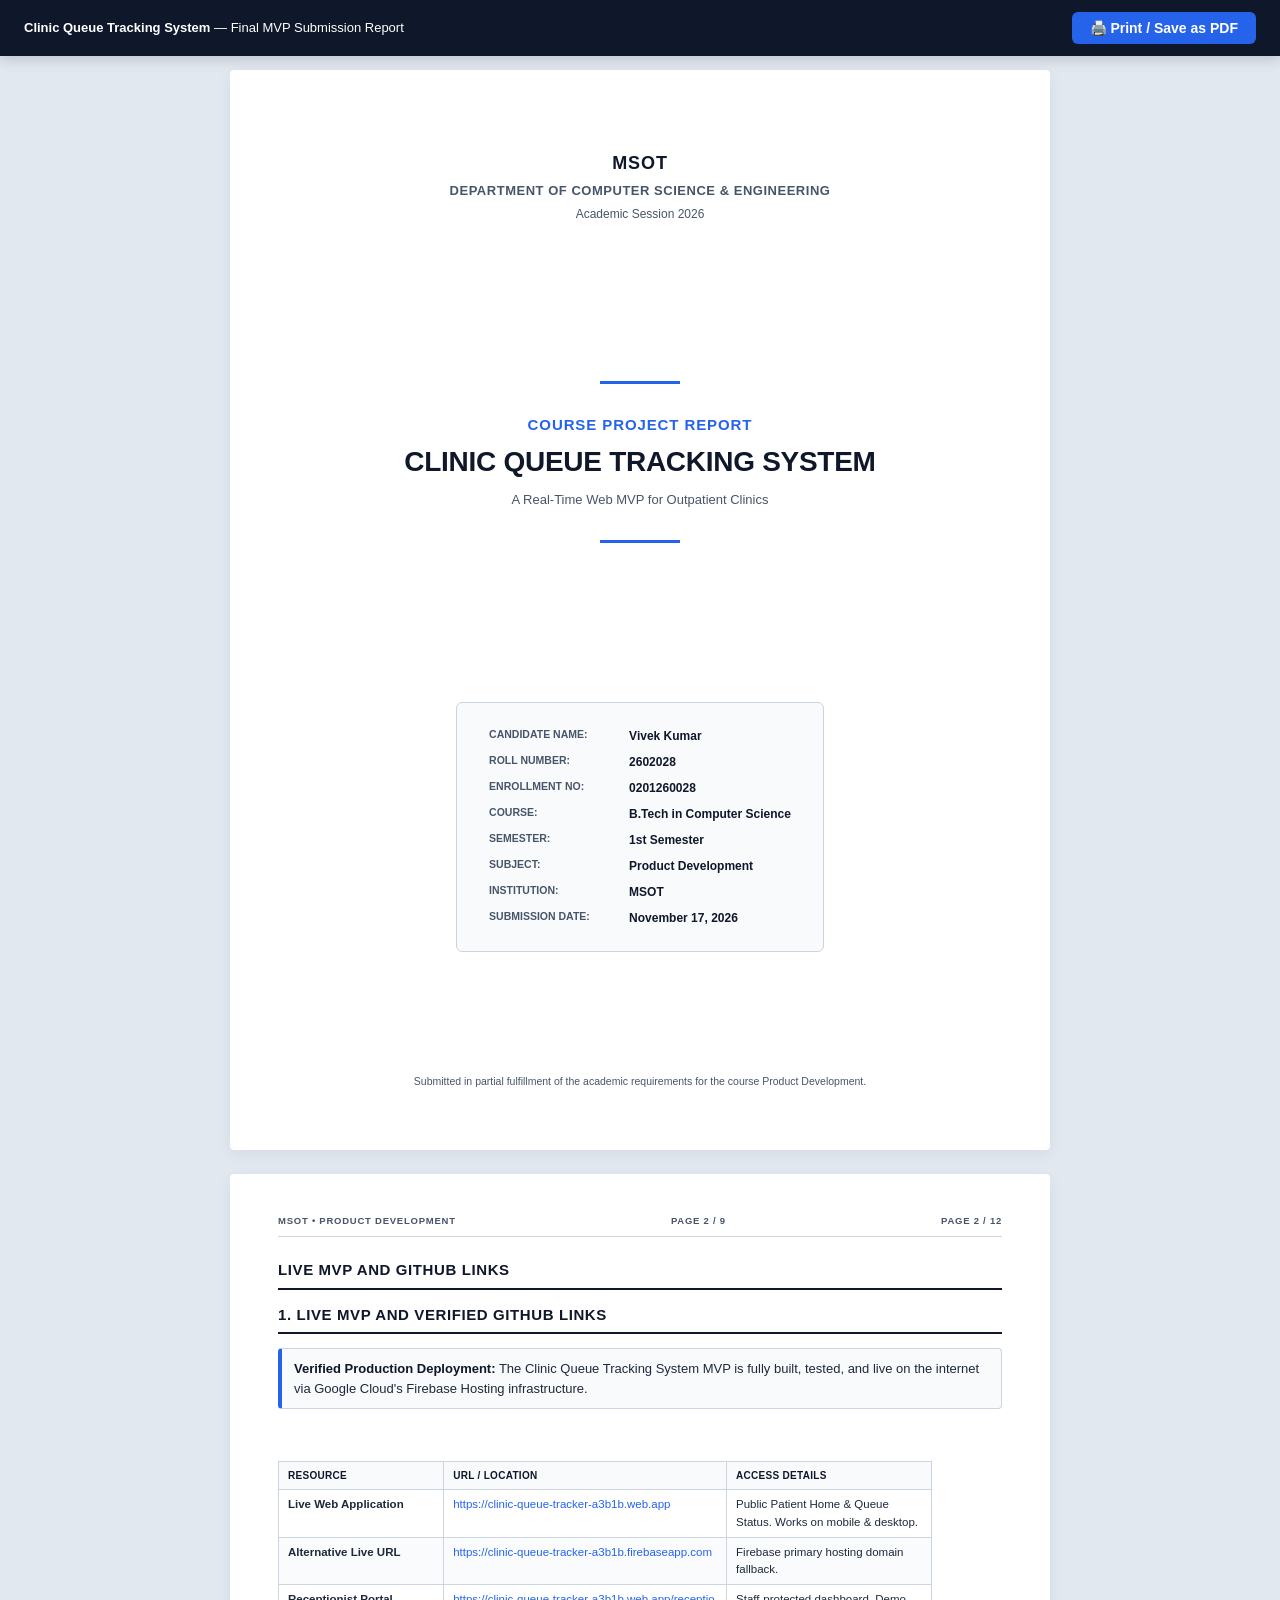
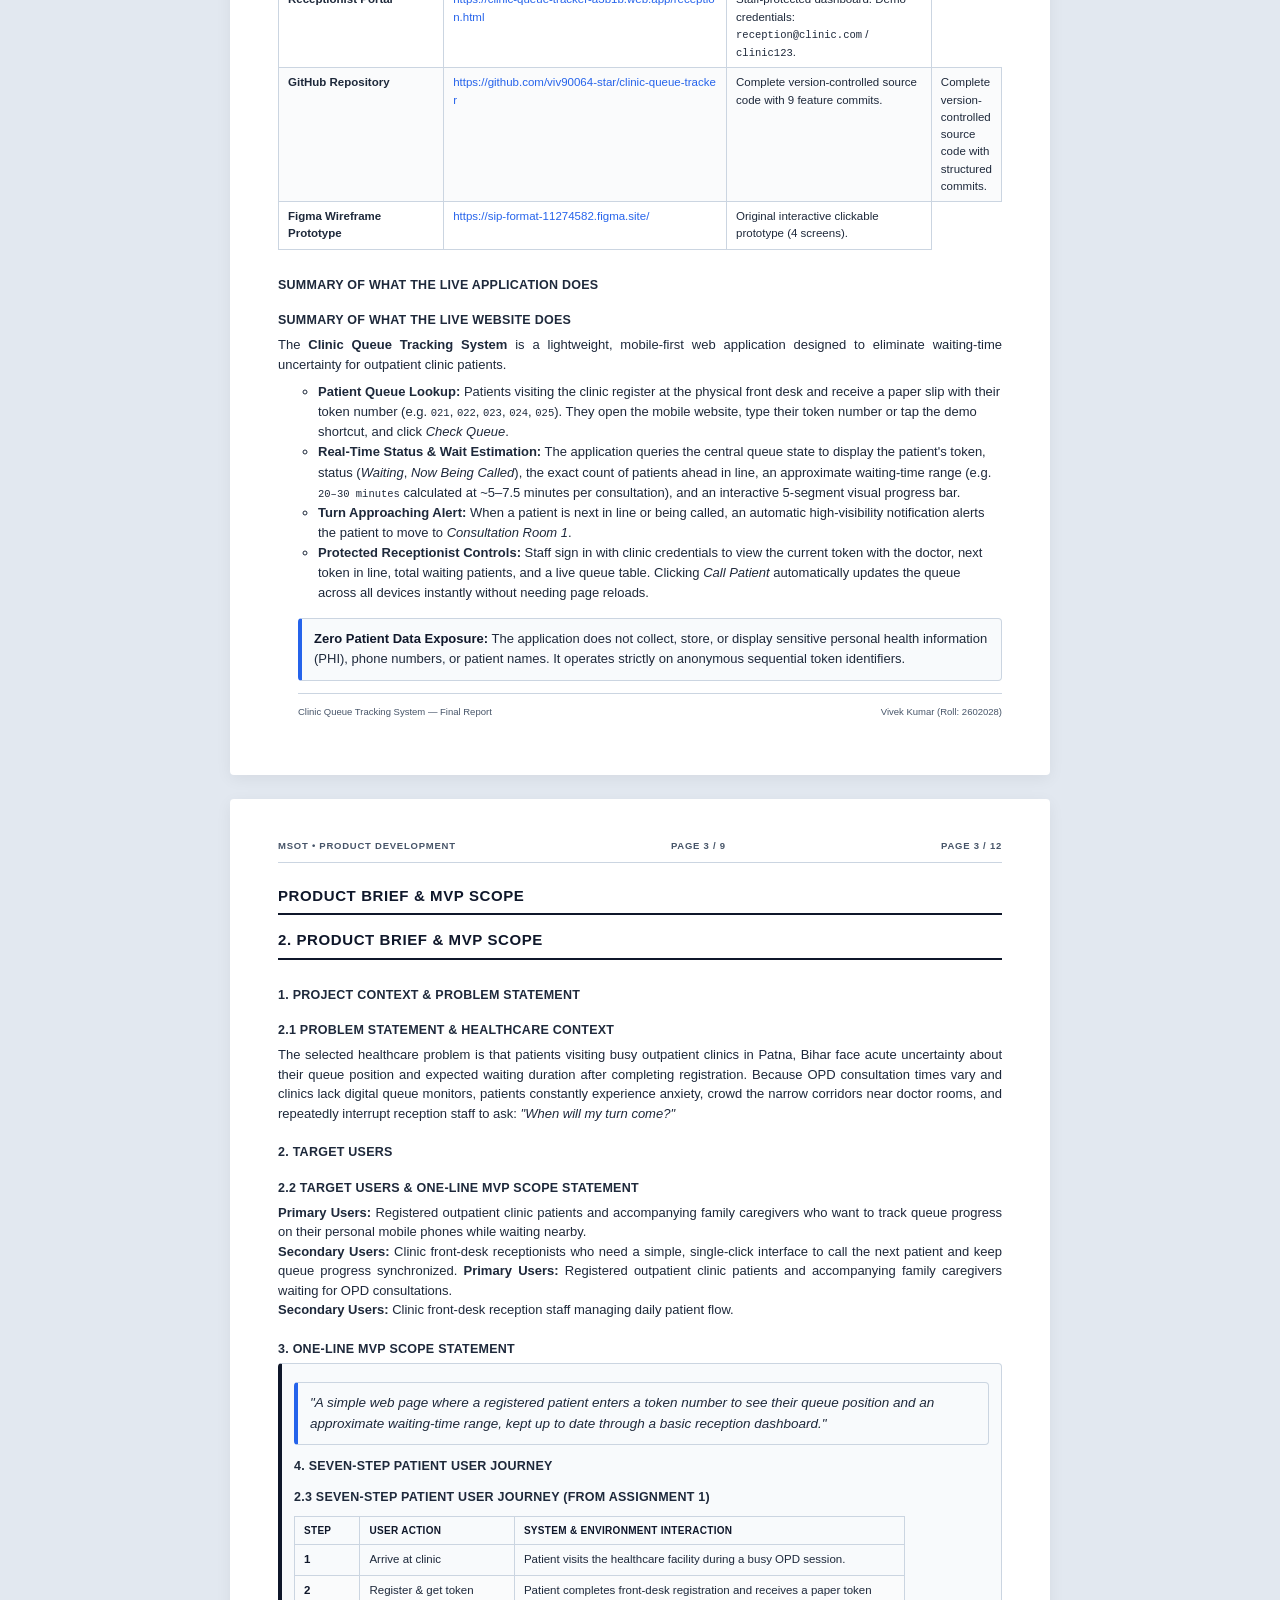
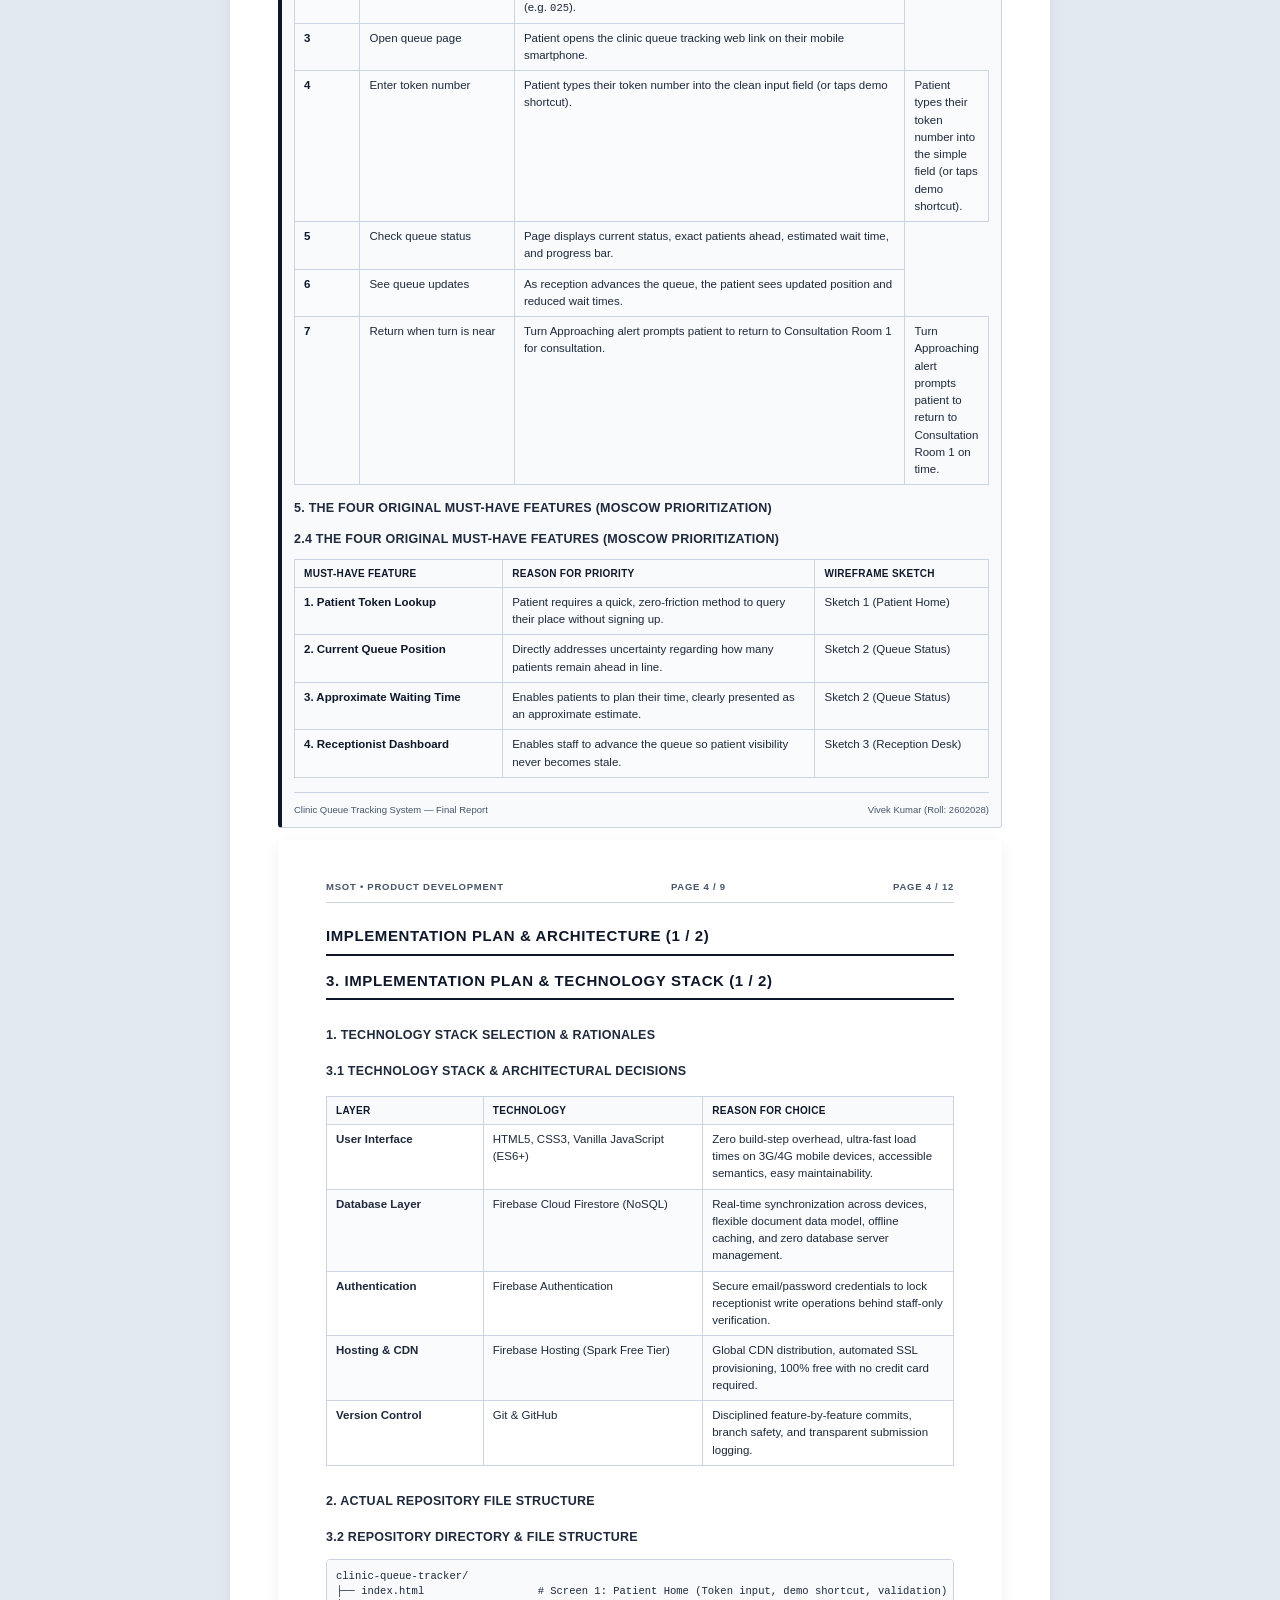
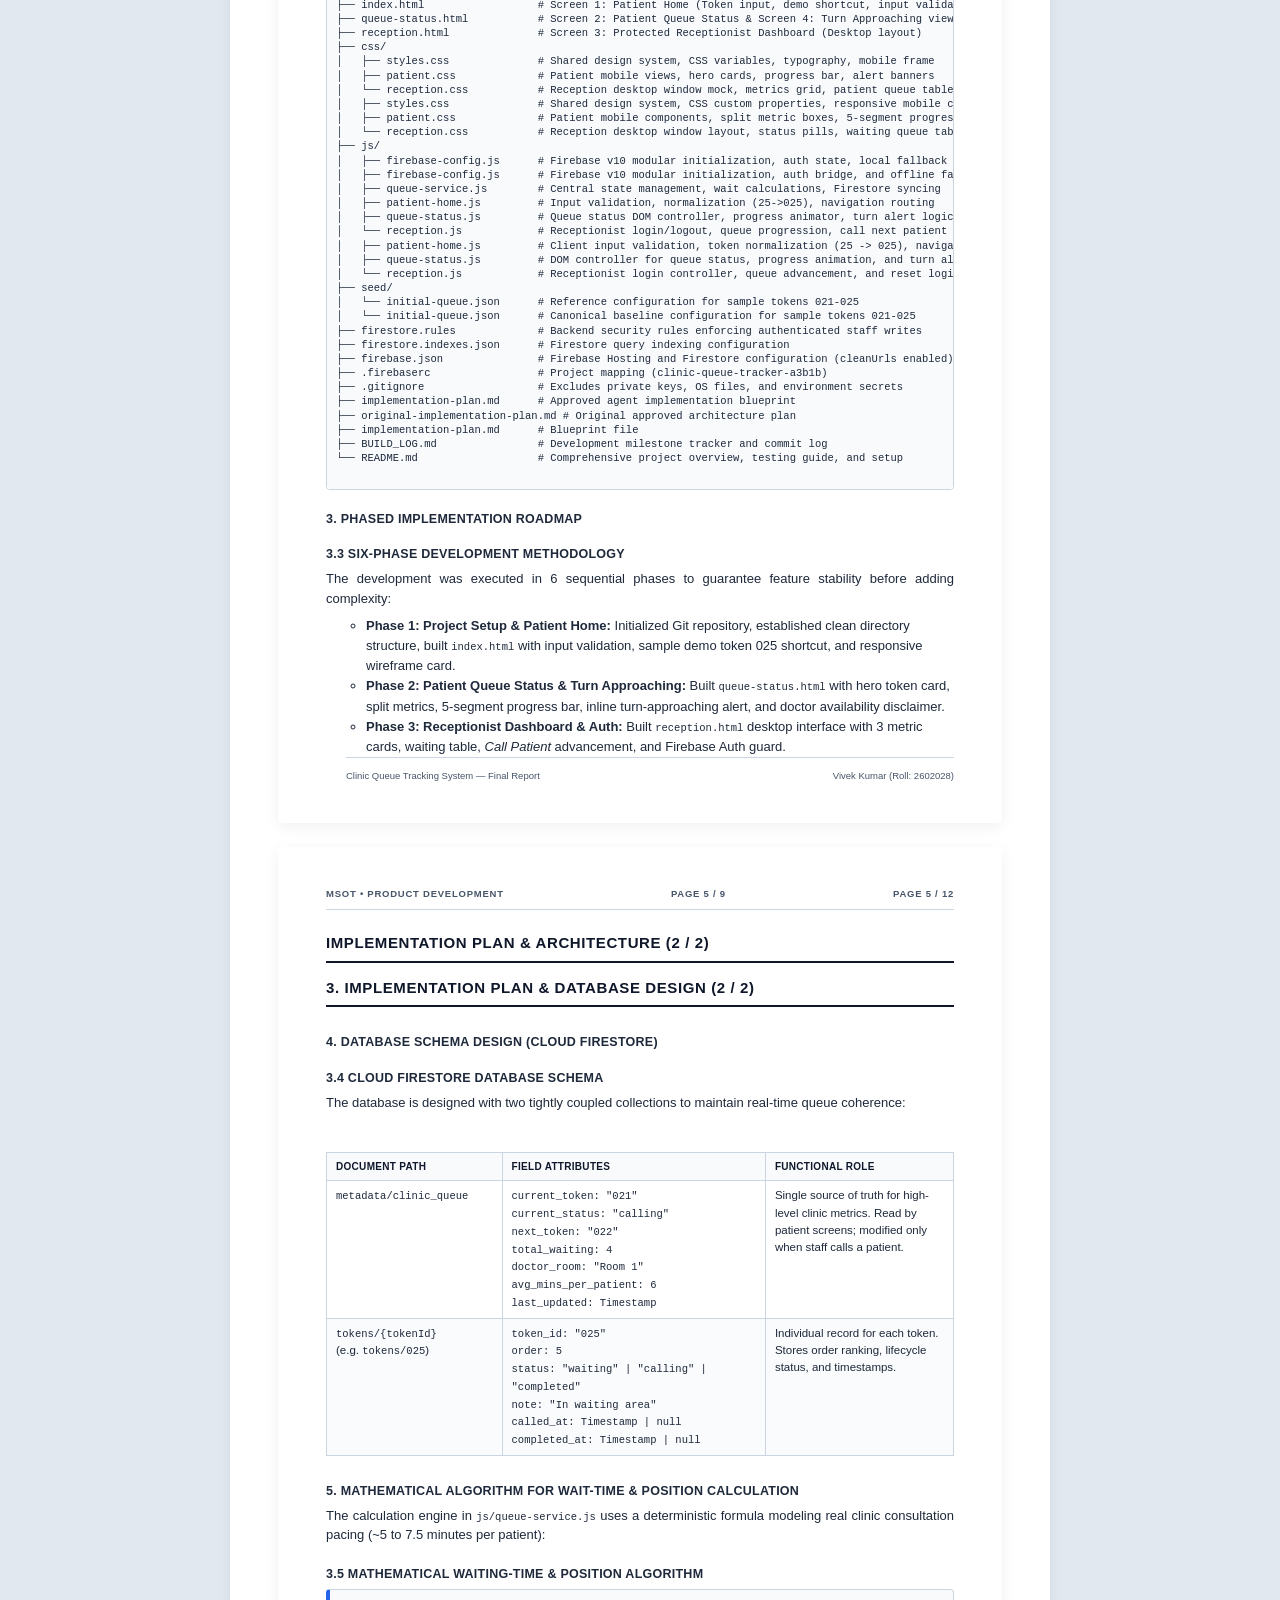
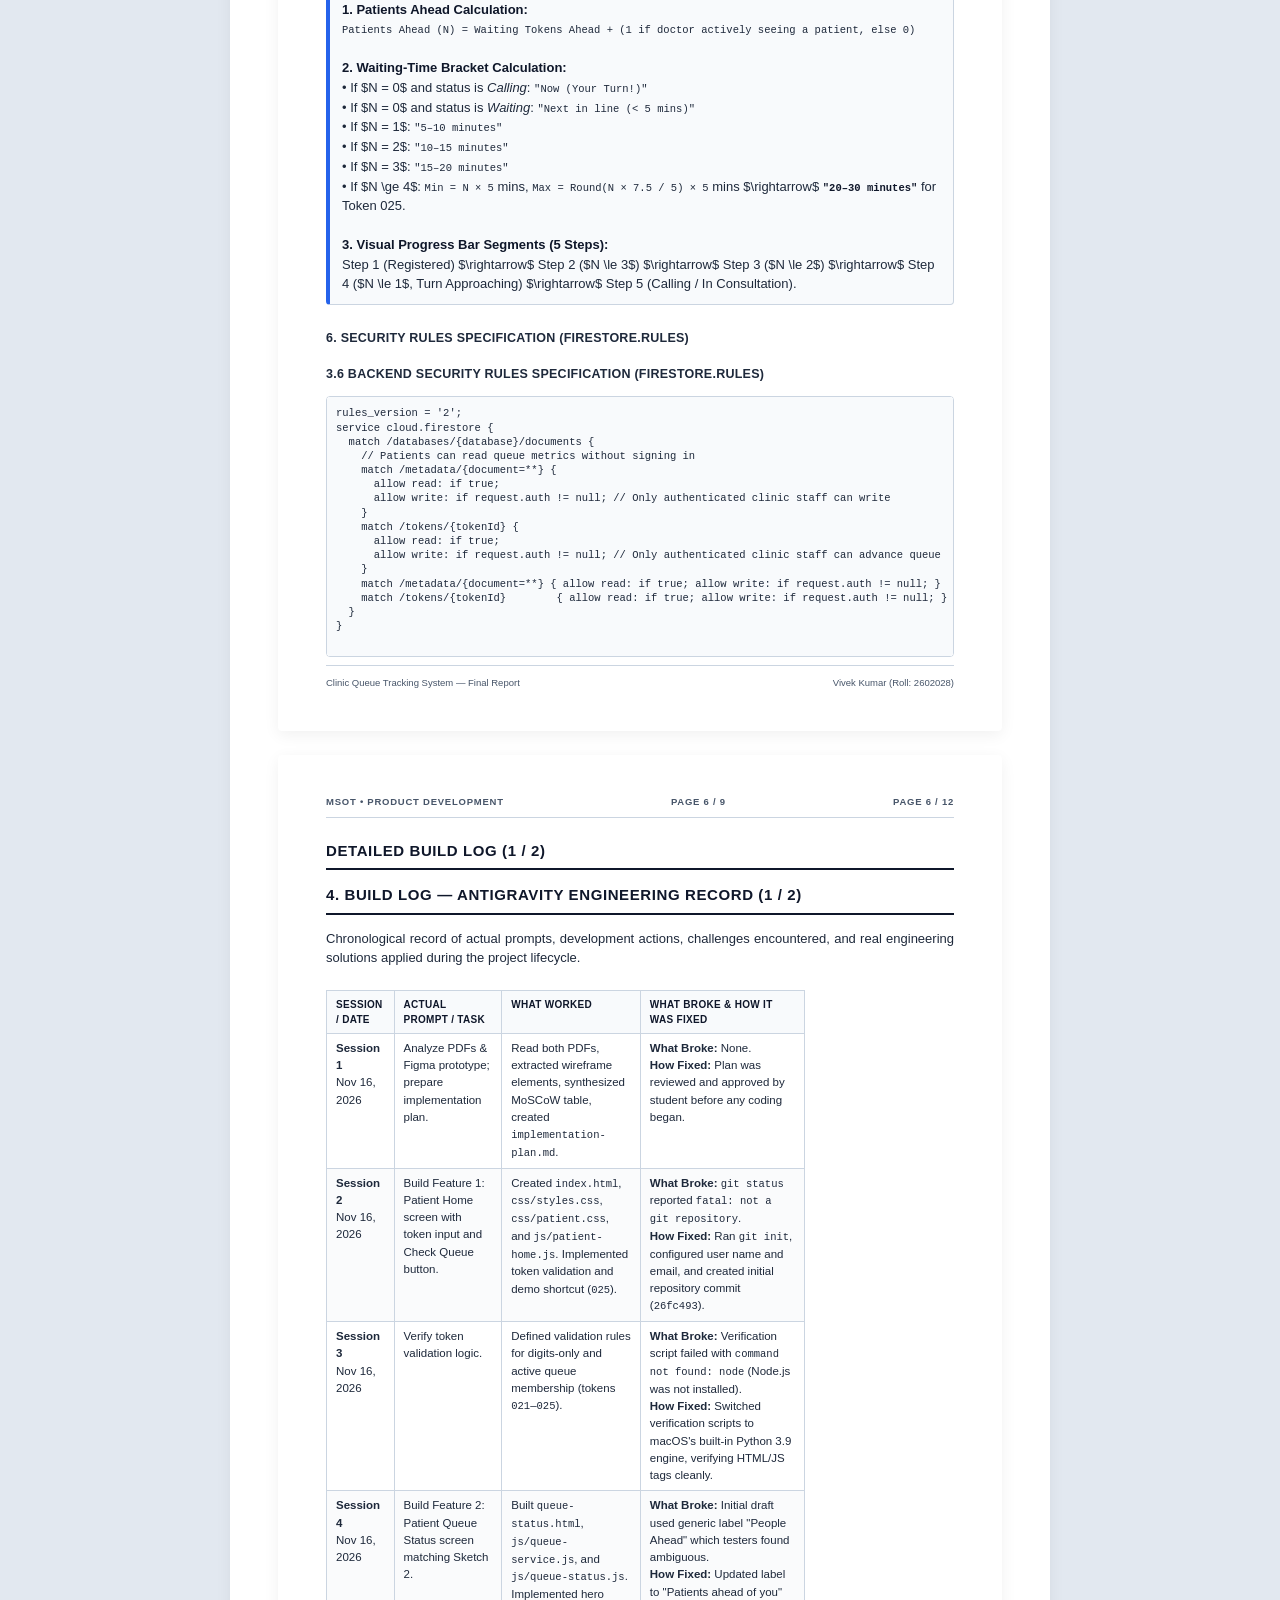
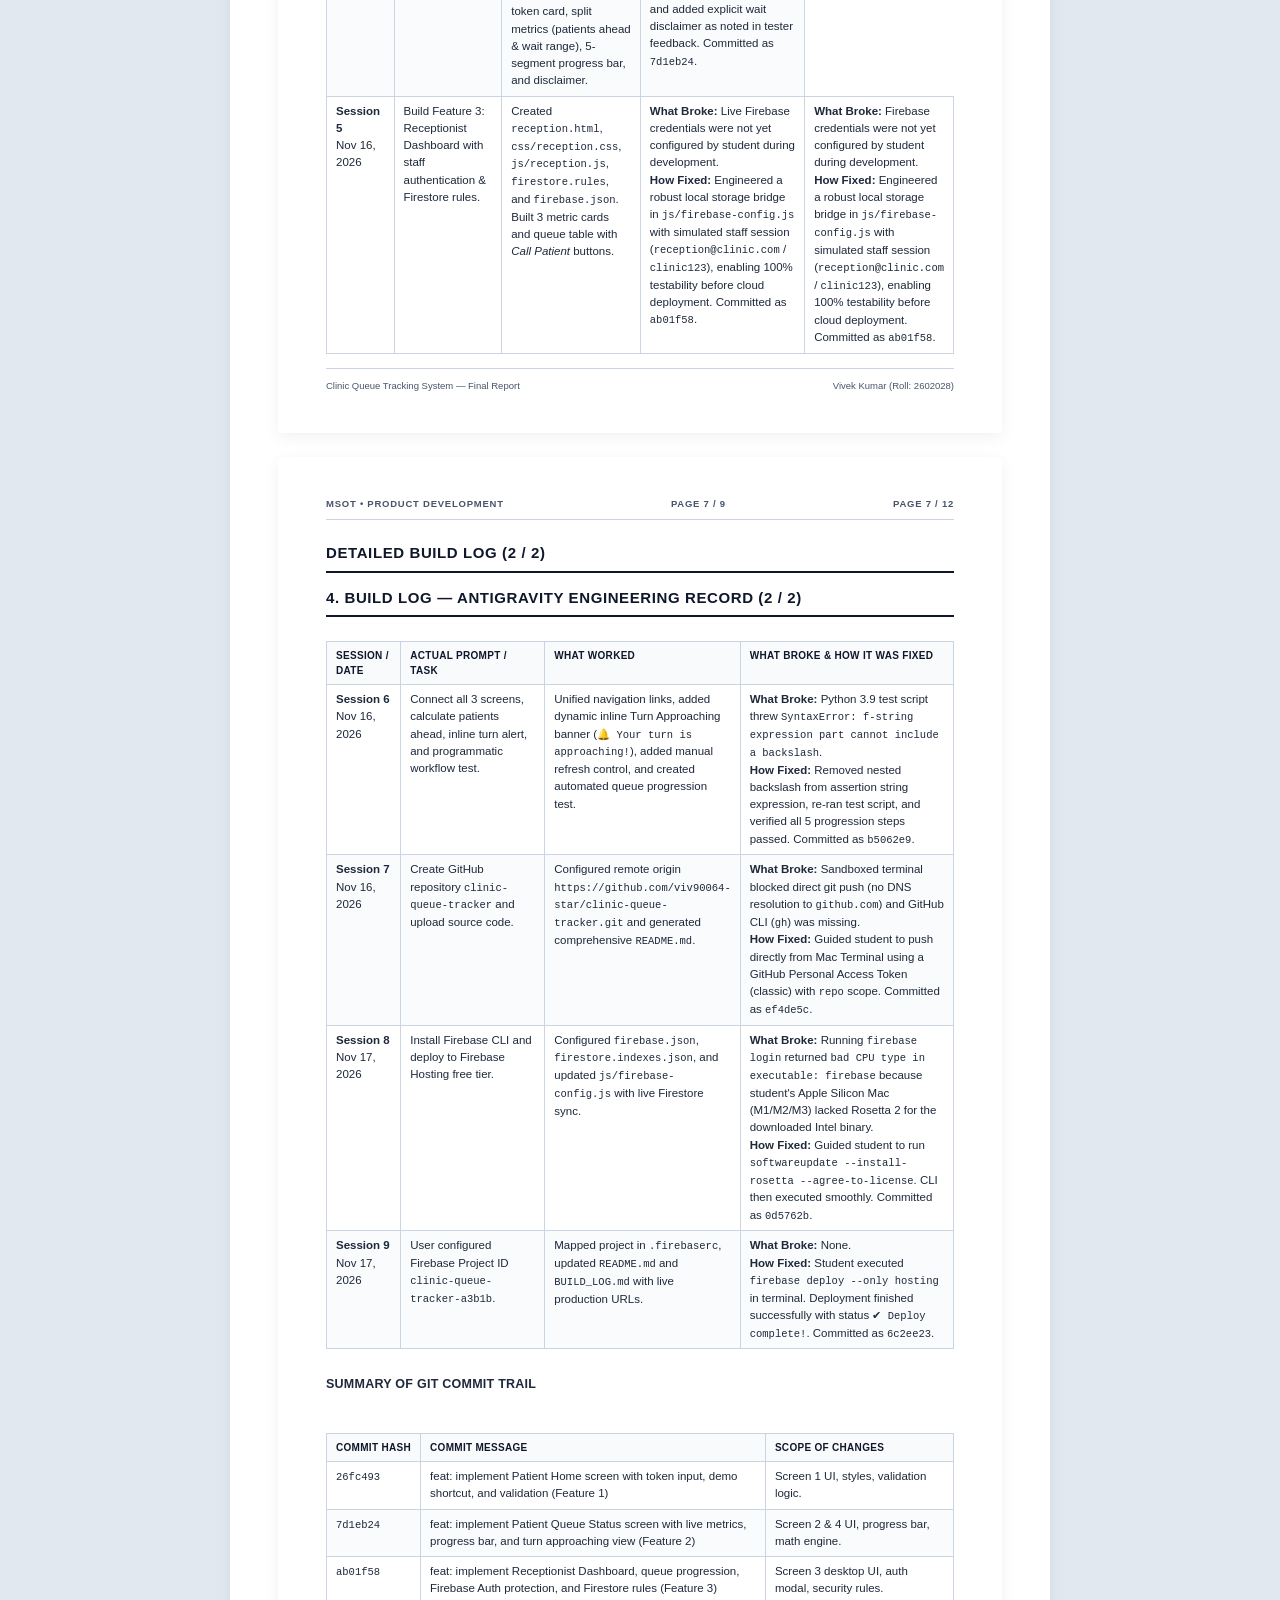
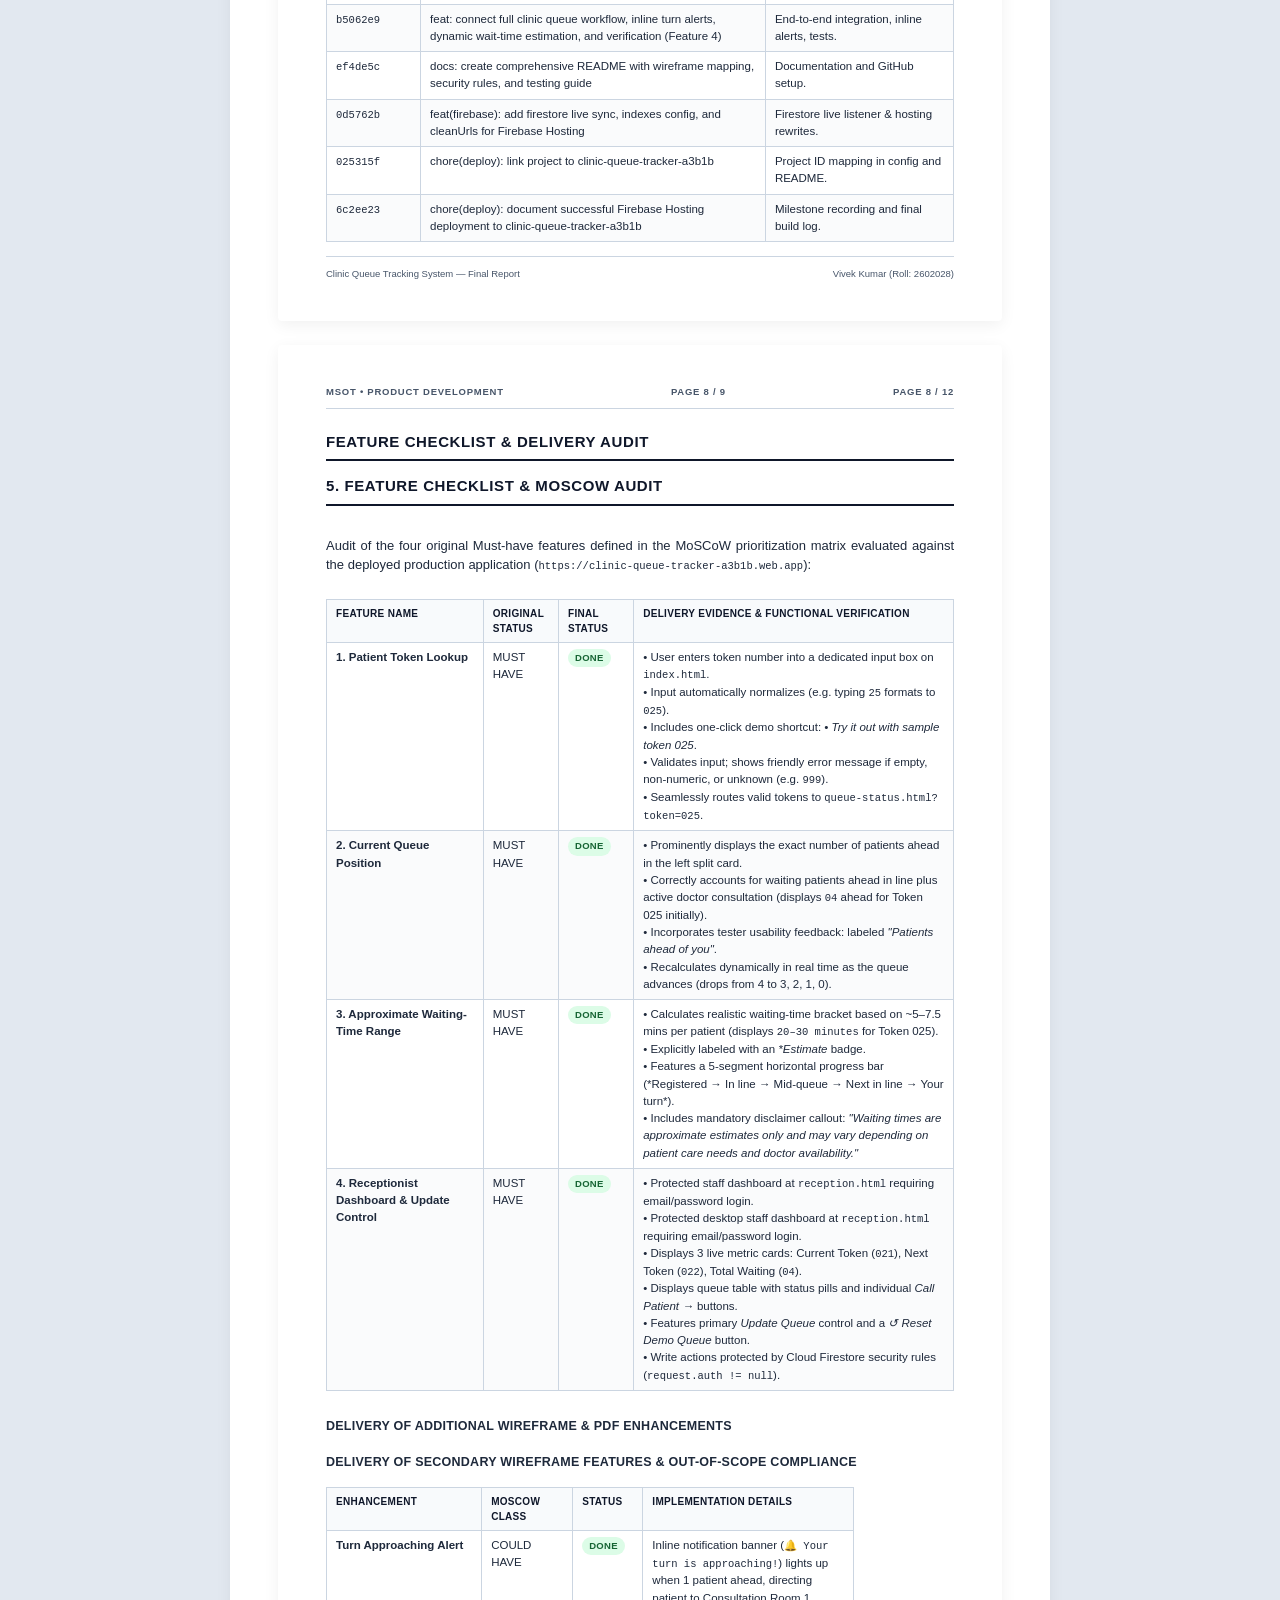
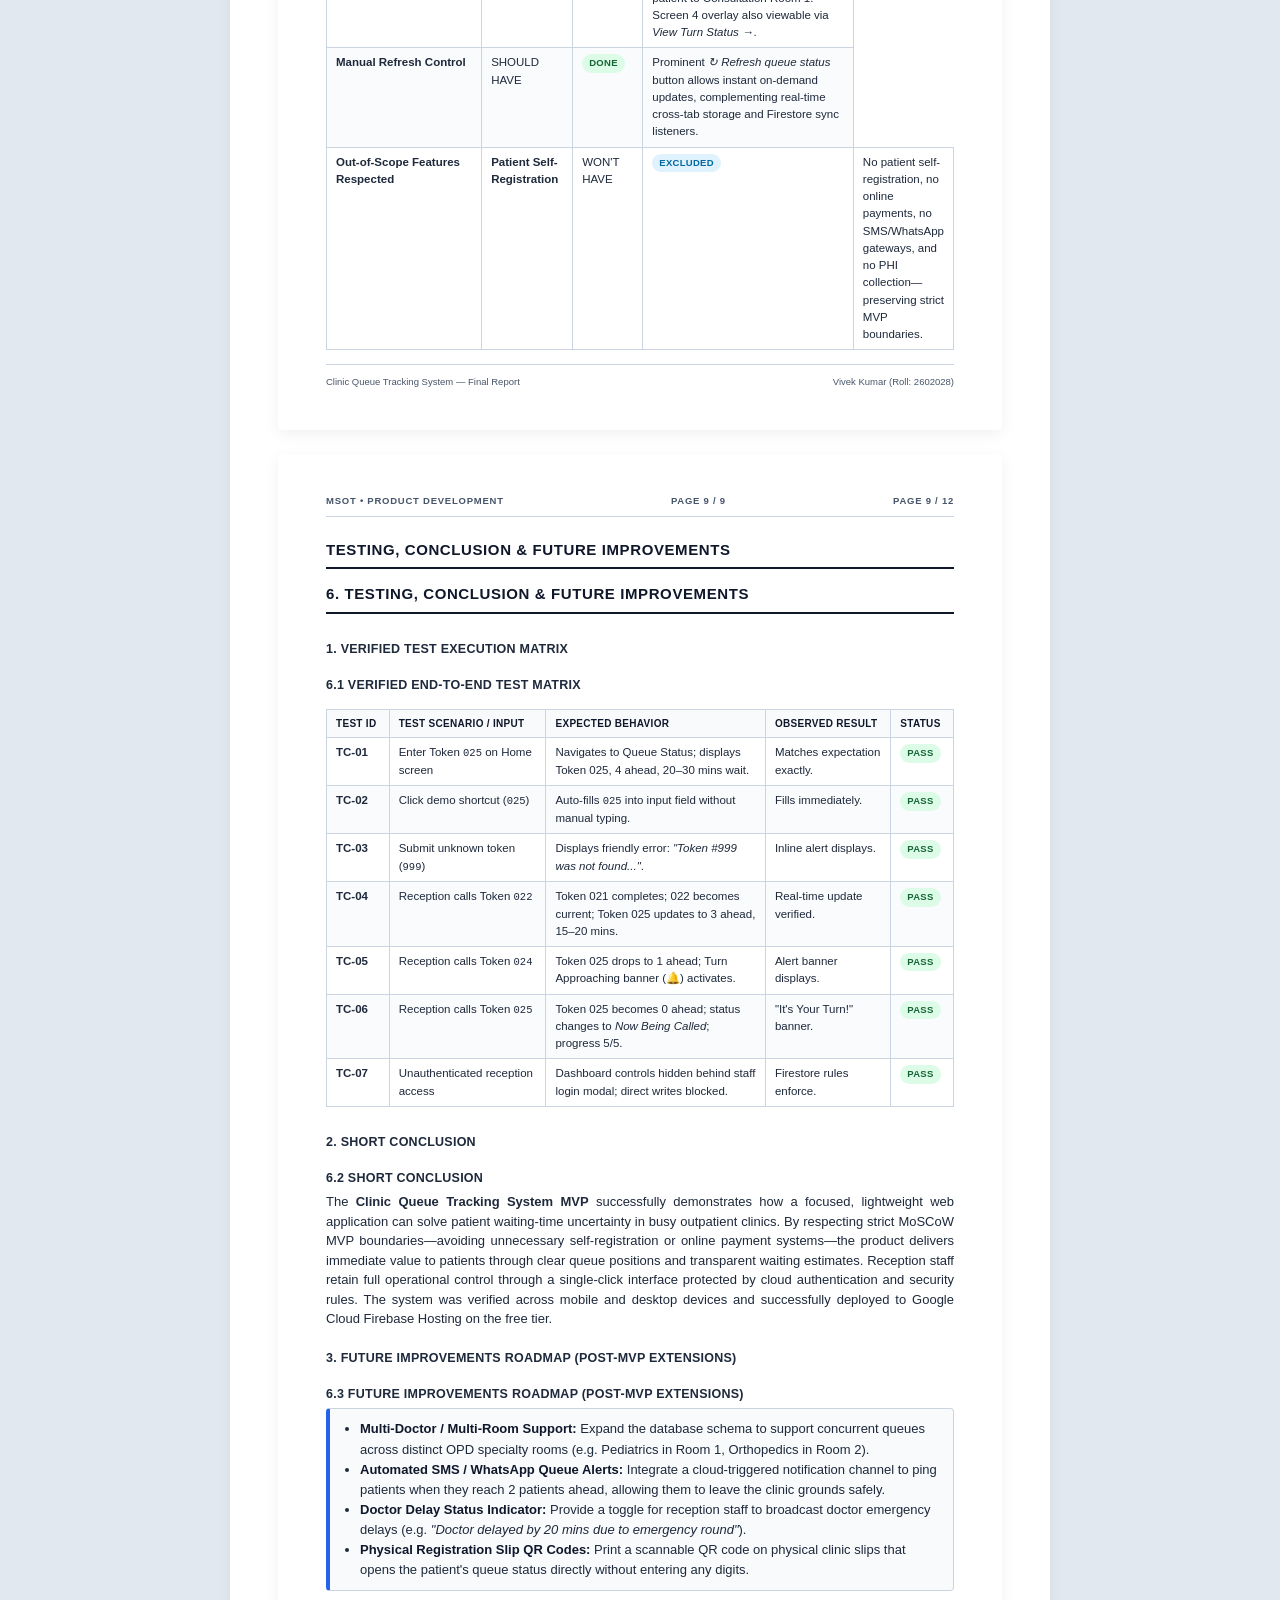
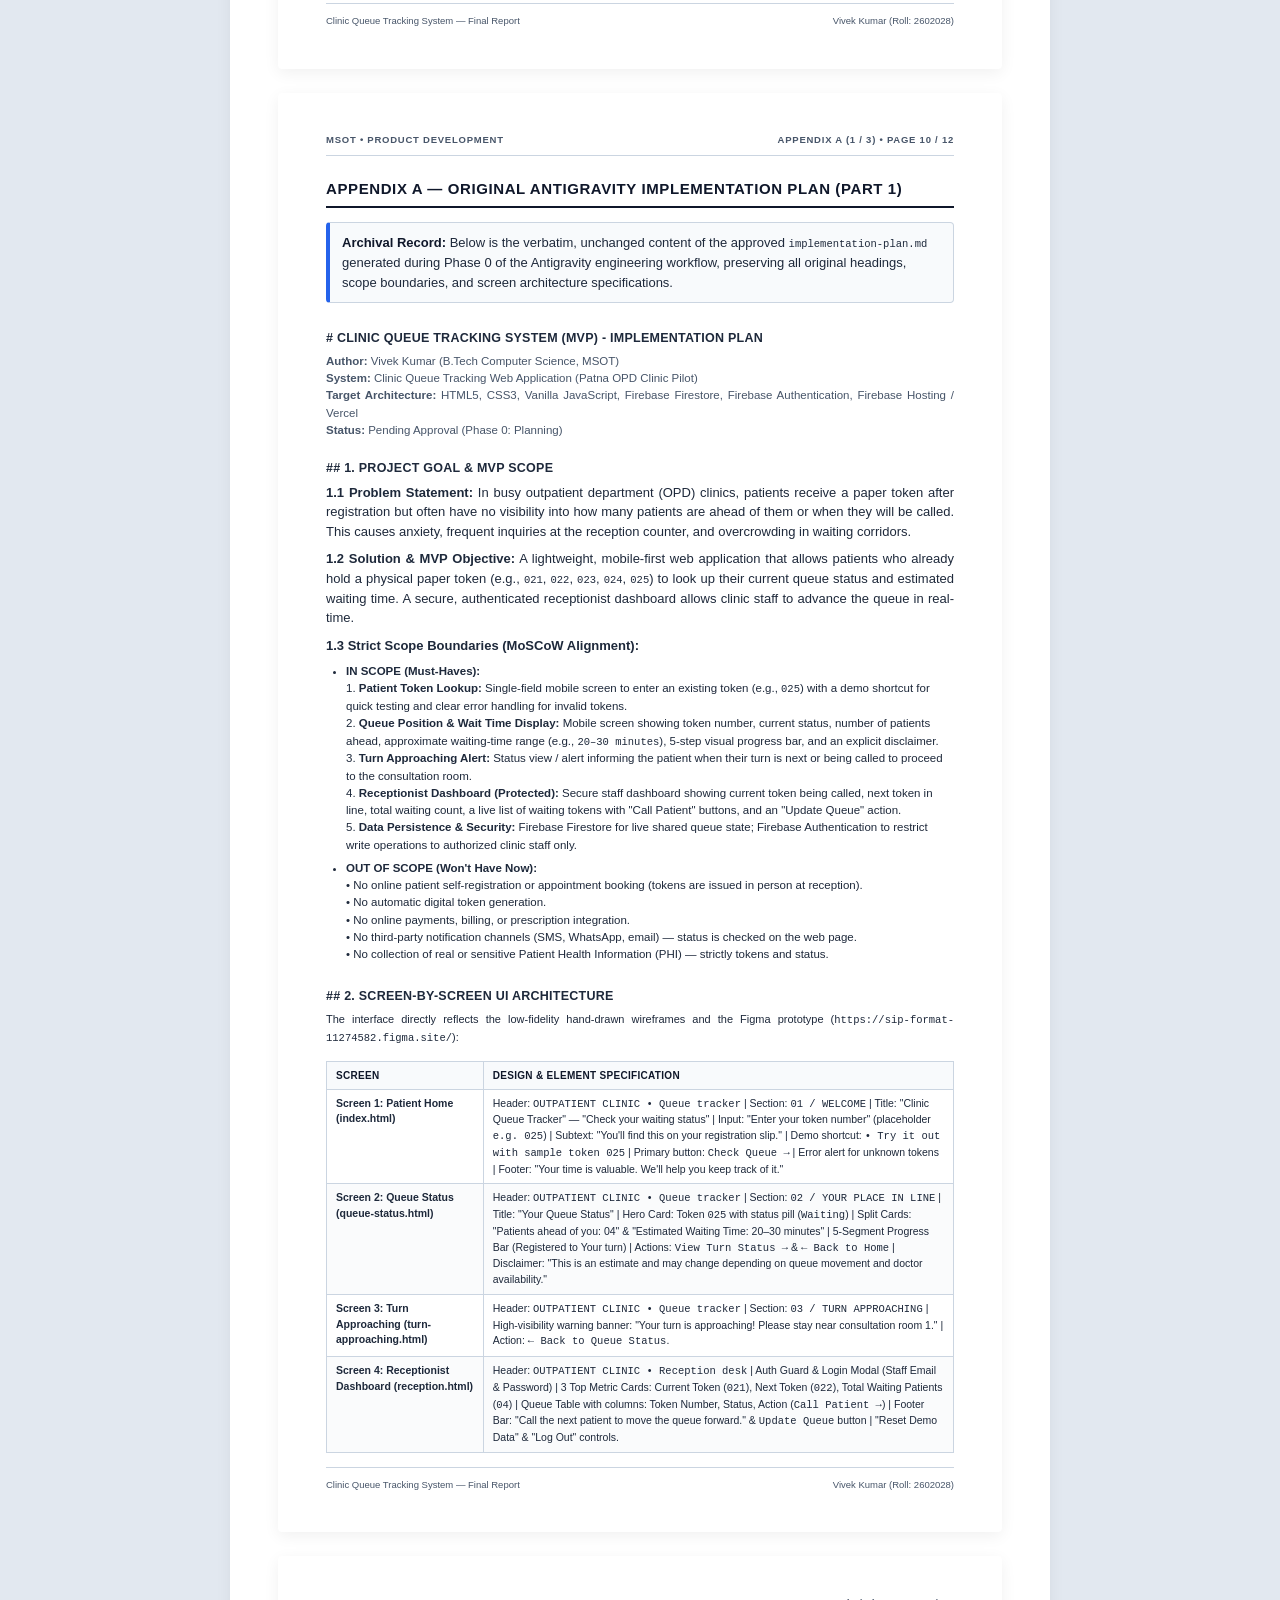
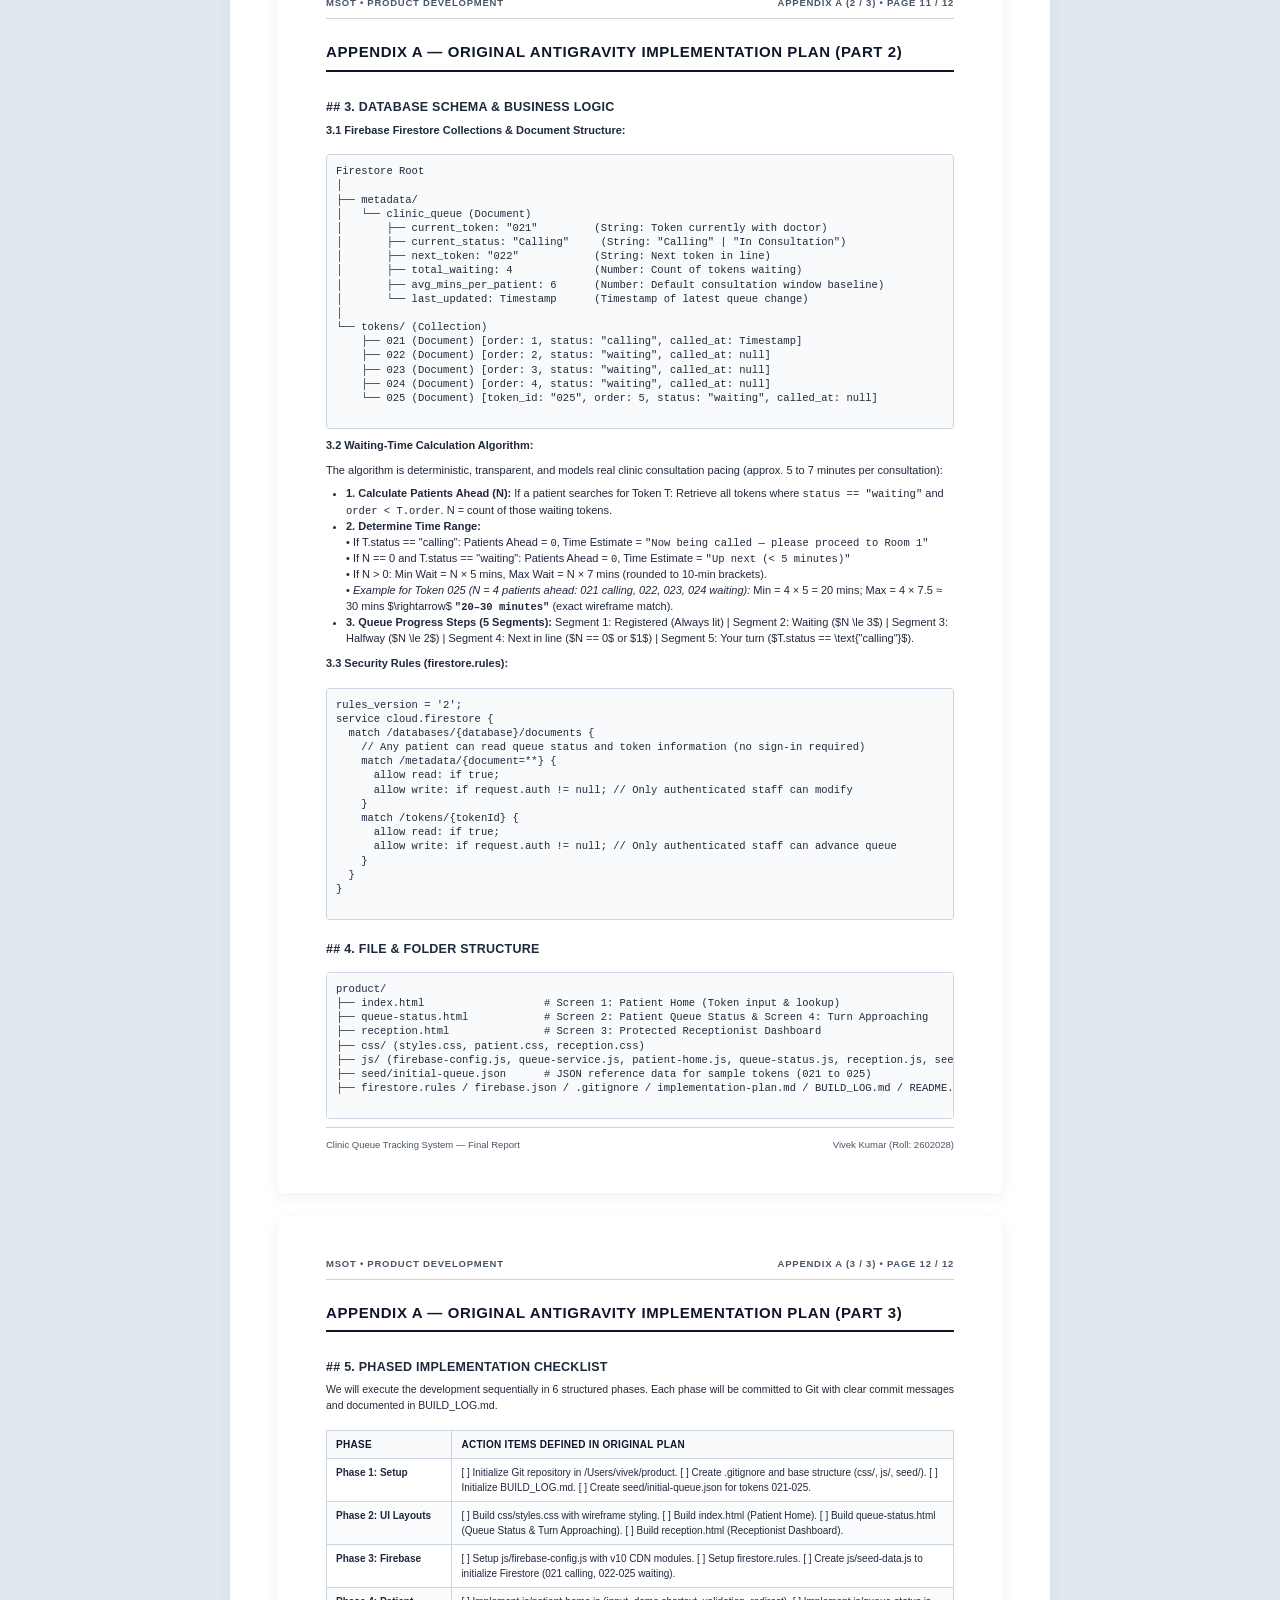
==== commit 42652578: "feat: unify patient portal and receptionist dashboard into single-page application on index.html" ====
--- a/Clinic_Queue_Final_MVP_Report.html
+++ b/Clinic_Queue_Final_MVP_Report.html
@@ -1,5 +1,6 @@
 <!DOCTYPE html>
 <html lang="en">
+
 <head>
   <meta charset="UTF-8">
   <meta name="viewport" content="width=device-width, initial-scale=1.0">
@@ -36,6 +37,7 @@
       color: var(--text);
       background-color: #e2e8f0;
       line-height: 1.5;
+      font-size: 13.5px;
       font-size: 13px;
       -webkit-font-smoothing: antialiased;
     }
@@ -53,7 +55,7 @@
       justify-content: space-between;
       align-items: center;
       z-index: 1000;
-      box-shadow: 0 4px 12px rgba(0,0,0,0.15);
+      box-shadow: 0 4px 12px rgba(0, 0, 0, 0.15);
     }
 
     .btn-print {
@@ -85,9 +87,10 @@
     /* Page Definition */
     .page {
       background: #ffffff;
+      padding: 44px 50px;
       padding: 40px 48px;
       margin-bottom: 24px;
-      box-shadow: 0 4px 16px rgba(0,0,0,0.06);
+      box-shadow: 0 4px 16px rgba(0, 0, 0, 0.06);
       border-radius: 4px;
       position: relative;
       min-height: 1080px;
@@ -99,6 +102,7 @@
     .running-header {
       display: flex;
       justify-content: space-between;
+      font-size: 10px;
       font-size: 9.5px;
       font-weight: 700;
       text-transform: uppercase;
@@ -106,6 +110,7 @@
       color: var(--text-muted);
       border-bottom: 1.5px solid var(--border);
       padding-bottom: 8px;
+      margin-bottom: 24px;
       margin-bottom: 22px;
     }
 
@@ -114,6 +119,7 @@
       display: flex;
       justify-content: space-between;
       align-items: center;
+      font-size: 10px;
       font-size: 9.5px;
       color: var(--text-muted);
       border-top: 1px solid var(--border);
@@ -131,6 +137,7 @@
     }
 
     h2.section-heading {
+      font-size: 16px;
       font-size: 15px;
       font-weight: 800;
       color: var(--primary);
@@ -138,19 +145,23 @@
       letter-spacing: 0.04em;
       border-bottom: 2px solid var(--primary);
       padding-bottom: 6px;
+      margin-bottom: 16px;
       margin-bottom: 14px;
     }
 
     h3.sub-heading {
+      font-size: 13px;
       font-size: 12.5px;
       font-weight: 700;
       color: var(--secondary);
+      margin: 14px 0 6px 0;
       margin: 12px 0 5px 0;
       text-transform: uppercase;
       letter-spacing: 0.02em;
     }
 
     p {
+      margin-bottom: 10px;
       margin-bottom: 8px;
       text-align: justify;
     }
@@ -170,12 +181,16 @@
     table {
       width: 100%;
       border-collapse: collapse;
+      margin: 12px 0 16px 0;
+      font-size: 12px;
       margin: 10px 0 14px 0;
       font-size: 11.5px;
     }
 
-    th, td {
+    th,
+    td {
       border: 1px solid var(--border);
+      padding: 7px 10px;
       padding: 6px 9px;
       text-align: left;
       vertical-align: top;
@@ -186,6 +201,7 @@
       font-weight: 700;
       color: var(--primary);
       text-transform: uppercase;
+      font-size: 10.5px;
       font-size: 10px;
       letter-spacing: 0.03em;
     }
@@ -199,8 +215,10 @@
       background-color: var(--bg-alt);
       border: 1px solid var(--border);
       border-left: 4px solid var(--accent);
+      padding: 12px 14px;
       padding: 10px 12px;
       border-radius: 4px;
+      margin-bottom: 14px;
       margin-bottom: 12px;
     }
 
@@ -210,31 +228,53 @@
 
     .badge {
       display: inline-block;
+      padding: 2px 8px;
       padding: 2px 7px;
       border-radius: 12px;
+      font-size: 10px;
       font-size: 9.5px;
       font-weight: 700;
       text-transform: uppercase;
       letter-spacing: 0.03em;
     }
 
-    .badge-success { background: var(--success-bg); color: var(--success); }
-    .badge-warning { background: var(--warning-bg); color: var(--warning); }
-    .badge-danger { background: var(--danger-bg); color: var(--danger); }
-    .badge-info { background: #e0f2fe; color: #0369a1; }
+    .badge-success {
+      background: var(--success-bg);
+      color: var(--success);
+    }
+
+    .badge-warning {
+      background: var(--warning-bg);
+      color: var(--warning);
+    }
+
+    .badge-danger {
+      background: var(--danger-bg);
+      color: var(--danger);
+    }
+
+    .badge-info {
+      background: #e0f2fe;
+      color: #0369a1;
+    }
 
     /* Code & Pre */
-    code, pre {
+    code,
+    pre {
       font-family: ui-monospace, SFMono-Regular, Menlo, Monaco, Consolas, monospace;
+      font-size: 11px;
       font-size: 10.5px;
     }
 
     pre {
       background-color: var(--bg-alt);
       border: 1px solid var(--border);
+      padding: 10px;
       padding: 9px;
       border-radius: 4px;
       overflow-x: auto;
+      margin: 10px 0;
+      line-height: 1.4;
       margin: 8px 0;
       line-height: 1.35;
     }
@@ -243,6 +283,7 @@
     .cover-page {
       text-align: center;
       justify-content: space-between;
+      padding: 60px 50px;
       padding: 60px 48px;
     }
 
@@ -316,6 +357,7 @@
       display: grid;
       grid-template-columns: 140px 1fr;
       row-gap: 8px;
+      font-size: 12.5px;
       font-size: 12px;
     }
 
@@ -323,6 +365,7 @@
       font-weight: 700;
       color: var(--text-muted);
       text-transform: uppercase;
+      font-size: 11px;
       font-size: 10.5px;
     }
 
@@ -336,13 +379,16 @@
       body {
         background-color: #ffffff;
       }
+
       .no-print-bar {
         display: none !important;
       }
+
       .report-container {
         margin: 0;
         max-width: 100%;
       }
+
       .page {
         box-shadow: none;
         margin-bottom: 0;
@@ -350,6 +396,7 @@
         page-break-after: always;
         min-height: 100vh;
       }
+
       a {
         color: #0f172a;
         text-decoration: underline;
@@ -357,6 +404,7 @@
     }
   </style>
 </head>
+
 <body>
 
   <!-- Screen Top Bar for Easy Printing -->
@@ -428,71 +476,97 @@
     <div class="page">
       <div class="running-header">
         <span>MSOT • Product Development</span>
+        <span>Page 2 / 9</span>
         <span>Page 2 / 12</span>
       </div>
 
+      <h2 class="section-heading">Live MVP and GitHub Links</h2>
       <h2 class="section-heading">1. Live MVP and Verified GitHub Links</h2>
 
       <div class="info-card">
-        <strong>Verified Production Deployment:</strong> The Clinic Queue Tracking System MVP is fully built, tested, and live on the internet via Google Cloud's Firebase Hosting infrastructure.
+        <strong>Verified Production Deployment:</strong> The Clinic Queue Tracking System MVP is fully built, tested,
+        and live on the internet via Google Cloud's Firebase Hosting infrastructure.
       </div>
 
-      <table>
-        <thead>
-          <tr>
-            <th style="width: 25%;">Resource</th>
-            <th style="width: 45%;">URL / Location</th>
-            <th style="width: 30%;">Access Details</th>
-          </tr>
-        </thead>
-        <tbody>
-          <tr>
-            <td><strong>Live Web Application</strong></td>
-            <td><a href="https://clinic-queue-tracker-a3b1b.web.app" target="_blank">https://clinic-queue-tracker-a3b1b.web.app</a></td>
-            <td>Public Patient Home & Queue Status. Works on mobile & desktop.</td>
-          </tr>
-          <tr>
-            <td><strong>Alternative Live URL</strong></td>
-            <td><a href="https://clinic-queue-tracker-a3b1b.firebaseapp.com" target="_blank">https://clinic-queue-tracker-a3b1b.firebaseapp.com</a></td>
-            <td>Firebase primary hosting domain fallback.</td>
-          </tr>
-          <tr>
-            <td><strong>Receptionist Portal</strong></td>
-            <td><a href="https://clinic-queue-tracker-a3b1b.web.app/reception.html" target="_blank">https://clinic-queue-tracker-a3b1b.web.app/reception.html</a></td>
-            <td>Staff-protected dashboard. Demo credentials: <code>reception@clinic.com</code> / <code>clinic123</code>.</td>
-          </tr>
-          <tr>
-            <td><strong>GitHub Repository</strong></td>
-            <td><a href="https://github.com/viv90064-star/clinic-queue-tracker" target="_blank">https://github.com/viv90064-star/clinic-queue-tracker</a></td>
-            <td>Complete version-controlled source code with structured commits.</td>
-          </tr>
-          <tr>
-            <td><strong>Figma Wireframe Prototype</strong></td>
-            <td><a href="https://sip-format-11274582.figma.site/" target="_blank">https://sip-format-11274582.figma.site/</a></td>
-            <td>Original interactive clickable prototype (4 screens).</td>
-          </tr>
-        </tbody>
-      </table>
-
-      <h3 class="sub-heading">Summary of What the Live Website Does</h3>
-      <p>
-        The <strong>Clinic Queue Tracking System</strong> is a lightweight, mobile-first web application designed to eliminate waiting-time uncertainty for outpatient clinic patients.
-      </p>
-      <ul style="margin-left: 20px; margin-bottom: 14px; line-height: 1.55;">
-        <li><strong>Patient Queue Lookup:</strong> Patients visiting the clinic register at the physical front desk and receive a paper slip with their token number (e.g. <code>021</code>, <code>022</code>, <code>023</code>, <code>024</code>, <code>025</code>). They open the mobile website, type their token number or tap the demo shortcut, and click <em>Check Queue</em>.</li>
-        <li><strong>Real-Time Status & Wait Estimation:</strong> The application queries the central queue state to display the patient's token, status (<em>Waiting</em>, <em>Now Being Called</em>), the exact count of patients ahead in line, an approximate waiting-time range (e.g. <code>20–30 minutes</code> calculated at ~5–7.5 minutes per consultation), and an interactive 5-segment visual progress bar.</li>
-        <li><strong>Turn Approaching Alert:</strong> When a patient is next in line or being called, an automatic high-visibility notification alerts the patient to move to <em>Consultation Room 1</em>.</li>
-        <li><strong>Protected Receptionist Controls:</strong> Staff sign in with clinic credentials to view the current token with the doctor, next token in line, total waiting patients, and a live queue table. Clicking <em>Call Patient</em> automatically updates the queue across all devices instantly without needing page reloads.</li>
-      </ul>
-
-      <div class="info-card">
-        <strong>Zero Patient Data Exposure:</strong> The application does not collect, store, or display sensitive personal health information (PHI), phone numbers, or patient names. It operates strictly on anonymous sequential token identifiers.
-      </div>
-
-      <div class="running-footer">
-        <span>Clinic Queue Tracking System — Final Report</span>
-        <span>Vivek Kumar (Roll: 2602028)</span>
-      </div>
+      <table style="margin-top: 16px;">
+        <table>
+          <thead>
+            <tr>
+              <th style="width: 25%;">Resource</th>
+              <th style="width: 45%;">URL / Location</th>
+              <th style="width: 30%;">Access Details</th>
+            </tr>
+          </thead>
+          <tbody>
+            <tr>
+              <td><strong>Live Web Application</strong></td>
+              <td><a href="https://clinic-queue-tracker-a3b1b.web.app"
+                  target="_blank">https://clinic-queue-tracker-a3b1b.web.app</a></td>
+              <td>Public Patient Home & Queue Status. Works on mobile & desktop.</td>
+            </tr>
+            <tr>
+              <td><strong>Alternative Live URL</strong></td>
+              <td><a href="https://clinic-queue-tracker-a3b1b.firebaseapp.com"
+                  target="_blank">https://clinic-queue-tracker-a3b1b.firebaseapp.com</a></td>
+              <td>Firebase primary hosting domain fallback.</td>
+            </tr>
+            <tr>
+              <td><strong>Receptionist Portal</strong></td>
+              <td><a href="https://clinic-queue-tracker-a3b1b.web.app/reception.html"
+                  target="_blank">https://clinic-queue-tracker-a3b1b.web.app/reception.html</a></td>
+              <td>Staff-protected dashboard. Demo credentials: <code>reception@clinic.com</code> /
+                <code>clinic123</code>.</td>
+            </tr>
+            <tr>
+              <td><strong>GitHub Repository</strong></td>
+              <td><a href="https://github.com/viv90064-star/clinic-queue-tracker"
+                  target="_blank">https://github.com/viv90064-star/clinic-queue-tracker</a></td>
+              <td>Complete version-controlled source code with 9 feature commits.</td>
+              <td>Complete version-controlled source code with structured commits.</td>
+            </tr>
+            <tr>
+              <td><strong>Figma Wireframe Prototype</strong></td>
+              <td><a href="https://sip-format-11274582.figma.site/"
+                  target="_blank">https://sip-format-11274582.figma.site/</a></td>
+              <td>Original interactive clickable prototype (4 screens).</td>
+            </tr>
+          </tbody>
+        </table>
+
+        <h3 class="sub-heading">Summary of What the Live Application Does</h3>
+        <h3 class="sub-heading">Summary of What the Live Website Does</h3>
+        <p>
+          The <strong>Clinic Queue Tracking System</strong> is a lightweight, mobile-first web application designed to
+          eliminate waiting-time uncertainty for outpatient clinic patients.
+        </p>
+        <ul style="margin-left: 20px; margin-bottom: 16px; line-height: 1.6;">
+          <ul style="margin-left: 20px; margin-bottom: 14px; line-height: 1.55;">
+            <li><strong>Patient Queue Lookup:</strong> Patients visiting the clinic register at the physical front desk
+              and receive a paper slip with their token number (e.g. <code>021</code>, <code>022</code>,
+              <code>023</code>, <code>024</code>, <code>025</code>). They open the mobile website, type their token
+              number or tap the demo shortcut, and click <em>Check Queue</em>.</li>
+            <li><strong>Real-Time Status & Wait Estimation:</strong> The application queries the central queue state to
+              display the patient's token, status (<em>Waiting</em>, <em>Now Being Called</em>), the exact count of
+              patients ahead in line, an approximate waiting-time range (e.g. <code>20–30 minutes</code> calculated at
+              ~5–7.5 minutes per consultation), and an interactive 5-segment visual progress bar.</li>
+            <li><strong>Turn Approaching Alert:</strong> When a patient is next in line or being called, an automatic
+              high-visibility notification alerts the patient to move to <em>Consultation Room 1</em>.</li>
+            <li><strong>Protected Receptionist Controls:</strong> Staff sign in with clinic credentials to view the
+              current token with the doctor, next token in line, total waiting patients, and a live queue table.
+              Clicking <em>Call Patient</em> automatically updates the queue across all devices instantly without
+              needing page reloads.</li>
+          </ul>
+
+          <div class="info-card">
+            <strong>Zero Patient Data Exposure:</strong> The application does not collect, store, or display sensitive
+            personal health information (PHI), phone numbers, or patient names. It operates strictly on anonymous
+            sequential token identifiers.
+          </div>
+
+          <div class="running-footer">
+            <span>Clinic Queue Tracking System — Final Report</span>
+            <span>Vivek Kumar (Roll: 2602028)</span>
+          </div>
     </div>
 
     <!-- ====================================================================
@@ -501,765 +575,948 @@
     <div class="page">
       <div class="running-header">
         <span>MSOT • Product Development</span>
+        <span>Page 3 / 9</span>
         <span>Page 3 / 12</span>
       </div>
 
+      <h2 class="section-heading">Product Brief & MVP Scope</h2>
       <h2 class="section-heading">2. Product Brief & MVP Scope</h2>
 
+      <h3 class="sub-heading">1. Project Context & Problem Statement</h3>
       <h3 class="sub-heading">2.1 Problem Statement & Healthcare Context</h3>
       <p>
-        The selected healthcare problem is that patients visiting busy outpatient clinics in Patna, Bihar face acute uncertainty about their queue position and expected waiting duration after completing registration. Because OPD consultation times vary and clinics lack digital queue monitors, patients constantly experience anxiety, crowd the narrow corridors near doctor rooms, and repeatedly interrupt reception staff to ask: <em>"When will my turn come?"</em>
+        The selected healthcare problem is that patients visiting busy outpatient clinics in Patna, Bihar face acute
+        uncertainty about their queue position and expected waiting duration after completing registration. Because OPD
+        consultation times vary and clinics lack digital queue monitors, patients constantly experience anxiety, crowd
+        the narrow corridors near doctor rooms, and repeatedly interrupt reception staff to ask: <em>"When will my turn
+          come?"</em>
       </p>
 
+      <h3 class="sub-heading">2. Target Users</h3>
       <h3 class="sub-heading">2.2 Target Users & One-Line MVP Scope Statement</h3>
       <p>
-        <strong>Primary Users:</strong> Registered outpatient clinic patients and accompanying family caregivers waiting for OPD consultations.<br>
+        <strong>Primary Users:</strong> Registered outpatient clinic patients and accompanying family caregivers who
+        want to track queue progress on their personal mobile phones while waiting nearby.<br>
+        <strong>Secondary Users:</strong> Clinic front-desk receptionists who need a simple, single-click interface to
+        call the next patient and keep queue progress synchronized.
+        <strong>Primary Users:</strong> Registered outpatient clinic patients and accompanying family caregivers waiting
+        for OPD consultations.<br>
         <strong>Secondary Users:</strong> Clinic front-desk reception staff managing daily patient flow.
       </p>
 
-      <div class="info-card" style="margin: 8px 0;">
-        <em>"A simple web page where a registered patient enters a token number to see their queue position and an approximate waiting-time range, kept up to date through a basic reception dashboard."</em>
+      <h3 class="sub-heading">3. One-Line MVP Scope Statement</h3>
+      <div class="info-card" style="font-size: 13.5px; border-left-color: #0f172a;">
+        <div class="info-card" style="margin: 8px 0;">
+          <em>"A simple web page where a registered patient enters a token number to see their queue position and an
+            approximate waiting-time range, kept up to date through a basic reception dashboard."</em>
+        </div>
+
+        <h3 class="sub-heading">4. Seven-Step Patient User Journey</h3>
+        <h3 class="sub-heading">2.3 Seven-Step Patient User Journey (from Assignment 1)</h3>
+        <table>
+          <thead>
+            <tr>
+              <th style="width: 10%;">Step</th>
+              <th style="width: 25%;">User Action</th>
+              <th style="width: 65%;">System & Environment Interaction</th>
+            </tr>
+          </thead>
+          <tbody>
+            <tr>
+              <td><strong>1</strong></td>
+              <td>Arrive at clinic</td>
+              <td>Patient visits the healthcare facility during a busy OPD session.</td>
+            </tr>
+            <tr>
+              <td><strong>2</strong></td>
+              <td>Register & get token</td>
+              <td>Patient completes front-desk registration and receives a paper token (e.g. <code>025</code>).</td>
+            </tr>
+            <tr>
+              <td><strong>3</strong></td>
+              <td>Open queue page</td>
+              <td>Patient opens the clinic queue tracking web link on their mobile smartphone.</td>
+            </tr>
+            <tr>
+              <td><strong>4</strong></td>
+              <td>Enter token number</td>
+              <td>Patient types their token number into the clean input field (or taps demo shortcut).</td>
+              <td>Patient types their token number into the simple field (or taps demo shortcut).</td>
+            </tr>
+            <tr>
+              <td><strong>5</strong></td>
+              <td>Check queue status</td>
+              <td>Page displays current status, exact patients ahead, estimated wait time, and progress bar.</td>
+            </tr>
+            <tr>
+              <td><strong>6</strong></td>
+              <td>See queue updates</td>
+              <td>As reception advances the queue, the patient sees updated position and reduced wait times.</td>
+            </tr>
+            <tr>
+              <td><strong>7</strong></td>
+              <td>Return when turn is near</td>
+              <td>Turn Approaching alert prompts patient to return to Consultation Room 1 for consultation.</td>
+              <td>Turn Approaching alert prompts patient to return to Consultation Room 1 on time.</td>
+            </tr>
+          </tbody>
+        </table>
+
+        <h3 class="sub-heading">5. The Four Original Must-Have Features (MoSCoW Prioritization)</h3>
+        <h3 class="sub-heading">2.4 The Four Original Must-Have Features (MoSCoW Prioritization)</h3>
+        <table>
+          <thead>
+            <tr>
+              <th style="width: 30%;">Must-Have Feature</th>
+              <th style="width: 45%;">Reason for Priority</th>
+              <th style="width: 25%;">Wireframe Sketch</th>
+            </tr>
+          </thead>
+          <tbody>
+            <tr>
+              <td><strong>1. Patient Token Lookup</strong></td>
+              <td>Patient requires a quick, zero-friction method to query their place without signing up.</td>
+              <td>Sketch 1 (Patient Home)</td>
+            </tr>
+            <tr>
+              <td><strong>2. Current Queue Position</strong></td>
+              <td>Directly addresses uncertainty regarding how many patients remain ahead in line.</td>
+              <td>Sketch 2 (Queue Status)</td>
+            </tr>
+            <tr>
+              <td><strong>3. Approximate Waiting Time</strong></td>
+              <td>Enables patients to plan their time, clearly presented as an approximate estimate.</td>
+              <td>Sketch 2 (Queue Status)</td>
+            </tr>
+            <tr>
+              <td><strong>4. Receptionist Dashboard</strong></td>
+              <td>Enables staff to advance the queue so patient visibility never becomes stale.</td>
+              <td>Sketch 3 (Reception Desk)</td>
+            </tr>
+          </tbody>
+        </table>
+
+        <div class="running-footer">
+          <span>Clinic Queue Tracking System — Final Report</span>
+          <span>Vivek Kumar (Roll: 2602028)</span>
+        </div>
       </div>
 
-      <h3 class="sub-heading">2.3 Seven-Step Patient User Journey (from Assignment 1)</h3>
-      <table>
-        <thead>
-          <tr>
-            <th style="width: 10%;">Step</th>
-            <th style="width: 25%;">User Action</th>
-            <th style="width: 65%;">System & Environment Interaction</th>
-          </tr>
-        </thead>
-        <tbody>
-          <tr>
-            <td><strong>1</strong></td>
-            <td>Arrive at clinic</td>
-            <td>Patient visits the healthcare facility during a busy OPD session.</td>
-          </tr>
-          <tr>
-            <td><strong>2</strong></td>
-            <td>Register & get token</td>
-            <td>Patient completes front-desk registration and receives a paper token (e.g. <code>025</code>).</td>
-          </tr>
-          <tr>
-            <td><strong>3</strong></td>
-            <td>Open queue page</td>
-            <td>Patient opens the clinic queue tracking web link on their mobile smartphone.</td>
-          </tr>
-          <tr>
-            <td><strong>4</strong></td>
-            <td>Enter token number</td>
-            <td>Patient types their token number into the simple field (or taps demo shortcut).</td>
-          </tr>
-          <tr>
-            <td><strong>5</strong></td>
-            <td>Check queue status</td>
-            <td>Page displays current status, exact patients ahead, estimated wait time, and progress bar.</td>
-          </tr>
-          <tr>
-            <td><strong>6</strong></td>
-            <td>See queue updates</td>
-            <td>As reception advances the queue, the patient sees updated position and reduced wait times.</td>
-          </tr>
-          <tr>
-            <td><strong>7</strong></td>
-            <td>Return when turn is near</td>
-            <td>Turn Approaching alert prompts patient to return to Consultation Room 1 on time.</td>
-          </tr>
-        </tbody>
-      </table>
-
-      <h3 class="sub-heading">2.4 The Four Original Must-Have Features (MoSCoW Prioritization)</h3>
-      <table>
-        <thead>
-          <tr>
-            <th style="width: 30%;">Must-Have Feature</th>
-            <th style="width: 45%;">Reason for Priority</th>
-            <th style="width: 25%;">Wireframe Sketch</th>
-          </tr>
-        </thead>
-        <tbody>
-          <tr>
-            <td><strong>1. Patient Token Lookup</strong></td>
-            <td>Patient requires a quick, zero-friction method to query their place without signing up.</td>
-            <td>Sketch 1 (Patient Home)</td>
-          </tr>
-          <tr>
-            <td><strong>2. Current Queue Position</strong></td>
-            <td>Directly addresses uncertainty regarding how many patients remain ahead in line.</td>
-            <td>Sketch 2 (Queue Status)</td>
-          </tr>
-          <tr>
-            <td><strong>3. Approximate Waiting Time</strong></td>
-            <td>Enables patients to plan their time, clearly presented as an approximate estimate.</td>
-            <td>Sketch 2 (Queue Status)</td>
-          </tr>
-          <tr>
-            <td><strong>4. Receptionist Dashboard</strong></td>
-            <td>Enables staff to advance the queue so patient visibility never becomes stale.</td>
-            <td>Sketch 3 (Reception Desk)</td>
-          </tr>
-        </tbody>
-      </table>
-
-      <div class="running-footer">
-        <span>Clinic Queue Tracking System — Final Report</span>
-        <span>Vivek Kumar (Roll: 2602028)</span>
-      </div>
-    </div>
-
-    <!-- ====================================================================
+      <!-- ====================================================================
+         PAGES 4–5: IMPLEMENTATION PLAN (PART 1)
          PAGE 4: IMPLEMENTATION PLAN (PART 1)
          ==================================================================== -->
-    <div class="page">
-      <div class="running-header">
-        <span>MSOT • Product Development</span>
-        <span>Page 4 / 12</span>
-      </div>
-
-      <h2 class="section-heading">3. Implementation Plan & Technology Stack (1 / 2)</h2>
-
-      <h3 class="sub-heading">3.1 Technology Stack & Architectural Decisions</h3>
-      <table>
-        <thead>
-          <tr>
-            <th style="width: 25%;">Layer</th>
-            <th style="width: 35%;">Technology</th>
-            <th style="width: 40%;">Reason for Choice</th>
-          </tr>
-        </thead>
-        <tbody>
-          <tr>
-            <td><strong>User Interface</strong></td>
-            <td>HTML5, CSS3, Vanilla JavaScript (ES6+)</td>
-            <td>Zero build-step overhead, ultra-fast load times on 3G/4G mobile devices, accessible semantics, easy maintainability.</td>
-          </tr>
-          <tr>
-            <td><strong>Database Layer</strong></td>
-            <td>Firebase Cloud Firestore (NoSQL)</td>
-            <td>Real-time synchronization across devices, flexible document data model, offline caching, and zero database server management.</td>
-          </tr>
-          <tr>
-            <td><strong>Authentication</strong></td>
-            <td>Firebase Authentication</td>
-            <td>Secure email/password credentials to lock receptionist write operations behind staff-only verification.</td>
-          </tr>
-          <tr>
-            <td><strong>Hosting & CDN</strong></td>
-            <td>Firebase Hosting (Spark Free Tier)</td>
-            <td>Global CDN distribution, automated SSL provisioning, 100% free with no credit card required.</td>
-          </tr>
-          <tr>
-            <td><strong>Version Control</strong></td>
-            <td>Git & GitHub</td>
-            <td>Disciplined feature-by-feature commits, branch safety, and transparent submission logging.</td>
-          </tr>
-        </tbody>
-      </table>
-
-      <h3 class="sub-heading">3.2 Repository Directory & File Structure</h3>
-      <pre>
+      <div class="page">
+        <div class="running-header">
+          <span>MSOT • Product Development</span>
+          <span>Page 4 / 9</span>
+          <span>Page 4 / 12</span>
+        </div>
+
+        <h2 class="section-heading">Implementation Plan & Architecture (1 / 2)</h2>
+        <h2 class="section-heading">3. Implementation Plan & Technology Stack (1 / 2)</h2>
+
+        <h3 class="sub-heading">1. Technology Stack Selection & Rationales</h3>
+        <h3 class="sub-heading">3.1 Technology Stack & Architectural Decisions</h3>
+        <table>
+          <thead>
+            <tr>
+              <th style="width: 25%;">Layer</th>
+              <th style="width: 35%;">Technology</th>
+              <th style="width: 40%;">Reason for Choice</th>
+            </tr>
+          </thead>
+          <tbody>
+            <tr>
+              <td><strong>User Interface</strong></td>
+              <td>HTML5, CSS3, Vanilla JavaScript (ES6+)</td>
+              <td>Zero build-step overhead, ultra-fast load times on 3G/4G mobile devices, accessible semantics, easy
+                maintainability.</td>
+            </tr>
+            <tr>
+              <td><strong>Database Layer</strong></td>
+              <td>Firebase Cloud Firestore (NoSQL)</td>
+              <td>Real-time synchronization across devices, flexible document data model, offline caching, and zero
+                database server management.</td>
+            </tr>
+            <tr>
+              <td><strong>Authentication</strong></td>
+              <td>Firebase Authentication</td>
+              <td>Secure email/password credentials to lock receptionist write operations behind staff-only
+                verification.</td>
+            </tr>
+            <tr>
+              <td><strong>Hosting & CDN</strong></td>
+              <td>Firebase Hosting (Spark Free Tier)</td>
+              <td>Global CDN distribution, automated SSL provisioning, 100% free with no credit card required.</td>
+            </tr>
+            <tr>
+              <td><strong>Version Control</strong></td>
+              <td>Git & GitHub</td>
+              <td>Disciplined feature-by-feature commits, branch safety, and transparent submission logging.</td>
+            </tr>
+          </tbody>
+        </table>
+
+        <h3 class="sub-heading">2. Actual Repository File Structure</h3>
+        <h3 class="sub-heading">3.2 Repository Directory & File Structure</h3>
+        <pre>
 clinic-queue-tracker/
+├── index.html                  # Screen 1: Patient Home (Token input, demo shortcut, validation)
 ├── index.html                  # Screen 1: Patient Home (Token input, demo shortcut, input validation)
 ├── queue-status.html           # Screen 2: Patient Queue Status & Screen 4: Turn Approaching view
 ├── reception.html              # Screen 3: Protected Receptionist Dashboard (Desktop layout)
 ├── css/
+│   ├── styles.css              # Shared design system, CSS variables, typography, mobile frame
+│   ├── patient.css             # Patient mobile views, hero cards, progress bar, alert banners
+│   └── reception.css           # Reception desktop window mock, metrics grid, patient queue table
 │   ├── styles.css              # Shared design system, CSS custom properties, responsive mobile container
 │   ├── patient.css             # Patient mobile components, split metric boxes, 5-segment progress bar
 │   └── reception.css           # Reception desktop window layout, status pills, waiting queue table
 ├── js/
+│   ├── firebase-config.js      # Firebase v10 modular initialization, auth state, local fallback
 │   ├── firebase-config.js      # Firebase v10 modular initialization, auth bridge, and offline fallback
 │   ├── queue-service.js        # Central state management, wait calculations, Firestore syncing
+│   ├── patient-home.js         # Input validation, normalization (25->025), navigation routing
+│   ├── queue-status.js         # Queue status DOM controller, progress animator, turn alert logic
+│   └── reception.js            # Receptionist login/logout, queue progression, call next patient
 │   ├── patient-home.js         # Client input validation, token normalization (25 -> 025), navigation
 │   ├── queue-status.js         # DOM controller for queue status, progress animation, and turn alerts
 │   └── reception.js            # Receptionist login controller, queue advancement, and reset logic
 ├── seed/
+│   └── initial-queue.json      # Reference configuration for sample tokens 021-025
 │   └── initial-queue.json      # Canonical baseline configuration for sample tokens 021-025
 ├── firestore.rules             # Backend security rules enforcing authenticated staff writes
 ├── firestore.indexes.json      # Firestore query indexing configuration
 ├── firebase.json               # Firebase Hosting and Firestore configuration (cleanUrls enabled)
 ├── .firebaserc                 # Project mapping (clinic-queue-tracker-a3b1b)
 ├── .gitignore                  # Excludes private keys, OS files, and environment secrets
+├── implementation-plan.md      # Approved agent implementation blueprint
 ├── original-implementation-plan.md # Original approved architecture plan
 ├── implementation-plan.md      # Blueprint file
 ├── BUILD_LOG.md                # Development milestone tracker and commit log
 └── README.md                   # Comprehensive project overview, testing guide, and setup
       </pre>
 
-      <h3 class="sub-heading">3.3 Six-Phase Development Methodology</h3>
-      <p>
-        The development was executed in 6 sequential phases to guarantee feature stability before adding complexity:
-      </p>
-      <ul style="margin-left: 20px; line-height: 1.55;">
-        <li><strong>Phase 1: Project Setup & Patient Home:</strong> Initialized Git repository, established clean directory structure, built <code>index.html</code> with input validation, sample demo token 025 shortcut, and responsive wireframe card.</li>
-        <li><strong>Phase 2: Patient Queue Status & Turn Approaching:</strong> Built <code>queue-status.html</code> with hero token card, split metrics, 5-segment progress bar, inline turn-approaching alert, and doctor availability disclaimer.</li>
-        <li><strong>Phase 3: Receptionist Dashboard & Auth:</strong> Built <code>reception.html</code> desktop interface with 3 metric cards, waiting table, <em>Call Patient</em> advancement, and Firebase Auth guard.</li>
-      </ul>
-
-      <div class="running-footer">
-        <span>Clinic Queue Tracking System — Final Report</span>
-        <span>Vivek Kumar (Roll: 2602028)</span>
+        <h3 class="sub-heading">3. Phased Implementation Roadmap</h3>
+        <h3 class="sub-heading">3.3 Six-Phase Development Methodology</h3>
+        <p>
+          The development was executed in 6 sequential phases to guarantee feature stability before adding complexity:
+        </p>
+        <ul style="margin-left: 20px; line-height: 1.6;">
+          <ul style="margin-left: 20px; line-height: 1.55;">
+            <li><strong>Phase 1: Project Setup & Patient Home:</strong> Initialized Git repository, established clean
+              directory structure, built <code>index.html</code> with input validation, sample demo token 025 shortcut,
+              and responsive wireframe card.</li>
+            <li><strong>Phase 2: Patient Queue Status & Turn Approaching:</strong> Built <code>queue-status.html</code>
+              with hero token card, split metrics, 5-segment progress bar, inline turn-approaching alert, and doctor
+              availability disclaimer.</li>
+            <li><strong>Phase 3: Receptionist Dashboard & Auth:</strong> Built <code>reception.html</code> desktop
+              interface with 3 metric cards, waiting table, <em>Call Patient</em> advancement, and Firebase Auth guard.
+            </li>
+          </ul>
+
+          <div class="running-footer">
+            <span>Clinic Queue Tracking System — Final Report</span>
+            <span>Vivek Kumar (Roll: 2602028)</span>
+          </div>
       </div>
-    </div>
-
-    <!-- ====================================================================
+
+      <!-- ====================================================================
          PAGE 5: IMPLEMENTATION PLAN (PART 2)
          ==================================================================== -->
-    <div class="page">
-      <div class="running-header">
-        <span>MSOT • Product Development</span>
-        <span>Page 5 / 12</span>
-      </div>
-
-      <h2 class="section-heading">3. Implementation Plan & Database Design (2 / 2)</h2>
-
-      <h3 class="sub-heading">3.4 Cloud Firestore Database Schema</h3>
-      <p>
-        The database is designed with two tightly coupled collections to maintain real-time queue coherence:
-      </p>
-
-      <table>
-        <thead>
-          <tr>
-            <th style="width: 28%;">Document Path</th>
-            <th style="width: 42%;">Field Attributes</th>
-            <th style="width: 30%;">Functional Role</th>
-          </tr>
-        </thead>
-        <tbody>
-          <tr>
-            <td><code>metadata/clinic_queue</code></td>
-            <td>
-              <code>current_token: "021"</code><br>
-              <code>current_status: "calling"</code><br>
-              <code>next_token: "022"</code><br>
-              <code>total_waiting: 4</code><br>
-              <code>doctor_room: "Room 1"</code><br>
-              <code>avg_mins_per_patient: 6</code><br>
-              <code>last_updated: Timestamp</code>
-            </td>
-            <td>Single source of truth for high-level clinic metrics. Read by patient screens; modified only when staff calls a patient.</td>
-          </tr>
-          <tr>
-            <td><code>tokens/{tokenId}</code><br>(e.g. <code>tokens/025</code>)</td>
-            <td>
-              <code>token_id: "025"</code><br>
-              <code>order: 5</code><br>
-              <code>status: "waiting" | "calling" | "completed"</code><br>
-              <code>note: "In waiting area"</code><br>
-              <code>called_at: Timestamp | null</code><br>
-              <code>completed_at: Timestamp | null</code>
-            </td>
-            <td>Individual record for each token. Stores order ranking, lifecycle status, and timestamps.</td>
-          </tr>
-        </tbody>
-      </table>
-
-      <h3 class="sub-heading">3.5 Mathematical Waiting-Time & Position Algorithm</h3>
-      <div class="info-card">
-        <strong>1. Patients Ahead Calculation:</strong><br>
-        <code>Patients Ahead (N) = Waiting Tokens Ahead + (1 if doctor actively seeing a patient, else 0)</code><br><br>
-        <strong>2. Waiting-Time Bracket Calculation:</strong><br>
-        • If $N = 0$ and status is <em>Calling</em>: <code>"Now (Your Turn!)"</code><br>
-        • If $N = 0$ and status is <em>Waiting</em>: <code>"Next in line (&lt; 5 mins)"</code><br>
-        • If $N = 1$: <code>"5–10 minutes"</code><br>
-        • If $N = 2$: <code>"10–15 minutes"</code><br>
-        • If $N = 3$: <code>"15–20 minutes"</code><br>
-        • If $N \ge 4$: <code>Min = N × 5</code> mins, <code>Max = Round(N × 7.5 / 5) × 5</code> mins $\rightarrow$ <strong><code>"20–30 minutes"</code></strong> for Token 025.<br><br>
-        <strong>3. Visual Progress Bar Segments (5 Steps):</strong><br>
-        Step 1 (Registered) $\rightarrow$ Step 2 ($N \le 3$) $\rightarrow$ Step 3 ($N \le 2$) $\rightarrow$ Step 4 ($N \le 1$, Turn Approaching) $\rightarrow$ Step 5 (Calling / In Consultation).
-      </div>
-
-      <h3 class="sub-heading">3.6 Backend Security Rules Specification (firestore.rules)</h3>
-      <pre>
+      <div class="page">
+        <div class="running-header">
+          <span>MSOT • Product Development</span>
+          <span>Page 5 / 9</span>
+          <span>Page 5 / 12</span>
+        </div>
+
+        <h2 class="section-heading">Implementation Plan & Architecture (2 / 2)</h2>
+        <h2 class="section-heading">3. Implementation Plan & Database Design (2 / 2)</h2>
+
+        <h3 class="sub-heading">4. Database Schema Design (Cloud Firestore)</h3>
+        <h3 class="sub-heading">3.4 Cloud Firestore Database Schema</h3>
+        <p>
+          The database is designed with two tightly coupled collections to maintain real-time queue coherence:
+        </p>
+
+        <table style="margin-bottom: 12px;">
+          <table>
+            <thead>
+              <tr>
+                <th style="width: 28%;">Document Path</th>
+                <th style="width: 42%;">Field Attributes</th>
+                <th style="width: 30%;">Functional Role</th>
+              </tr>
+            </thead>
+            <tbody>
+              <tr>
+                <td><code>metadata/clinic_queue</code></td>
+                <td>
+                  <code>current_token: "021"</code><br>
+                  <code>current_status: "calling"</code><br>
+                  <code>next_token: "022"</code><br>
+                  <code>total_waiting: 4</code><br>
+                  <code>doctor_room: "Room 1"</code><br>
+                  <code>avg_mins_per_patient: 6</code><br>
+                  <code>last_updated: Timestamp</code>
+                </td>
+                <td>Single source of truth for high-level clinic metrics. Read by patient screens; modified only when
+                  staff calls a patient.</td>
+              </tr>
+              <tr>
+                <td><code>tokens/{tokenId}</code><br>(e.g. <code>tokens/025</code>)</td>
+                <td>
+                  <code>token_id: "025"</code><br>
+                  <code>order: 5</code><br>
+                  <code>status: "waiting" | "calling" | "completed"</code><br>
+                  <code>note: "In waiting area"</code><br>
+                  <code>called_at: Timestamp | null</code><br>
+                  <code>completed_at: Timestamp | null</code>
+                </td>
+                <td>Individual record for each token. Stores order ranking, lifecycle status, and timestamps.</td>
+              </tr>
+            </tbody>
+          </table>
+
+          <h3 class="sub-heading">5. Mathematical Algorithm for Wait-Time & Position Calculation</h3>
+          <p>
+            The calculation engine in <code>js/queue-service.js</code> uses a deterministic formula modeling real clinic
+            consultation pacing (~5 to 7.5 minutes per patient):
+          </p>
+          <h3 class="sub-heading">3.5 Mathematical Waiting-Time & Position Algorithm</h3>
+          <div class="info-card">
+            <strong>1. Patients Ahead Calculation:</strong><br>
+            <code>Patients Ahead (N) = Waiting Tokens Ahead + (1 if doctor actively seeing a patient, else 0)</code><br><br>
+            <strong>2. Waiting-Time Bracket Calculation:</strong><br>
+            • If $N = 0$ and status is <em>Calling</em>: <code>"Now (Your Turn!)"</code><br>
+            • If $N = 0$ and status is <em>Waiting</em>: <code>"Next in line (&lt; 5 mins)"</code><br>
+            • If $N = 1$: <code>"5–10 minutes"</code><br>
+            • If $N = 2$: <code>"10–15 minutes"</code><br>
+            • If $N = 3$: <code>"15–20 minutes"</code><br>
+            • If $N \ge 4$: <code>Min = N × 5</code> mins, <code>Max = Round(N × 7.5 / 5) × 5</code> mins $\rightarrow$
+            <strong><code>"20–30 minutes"</code></strong> for Token 025.<br><br>
+            <strong>3. Visual Progress Bar Segments (5 Steps):</strong><br>
+            Step 1 (Registered) $\rightarrow$ Step 2 ($N \le 3$) $\rightarrow$ Step 3 ($N \le 2$) $\rightarrow$ Step 4
+            ($N \le 1$, Turn Approaching) $\rightarrow$ Step 5 (Calling / In Consultation).
+          </div>
+
+          <h3 class="sub-heading">6. Security Rules Specification (firestore.rules)</h3>
+          <h3 class="sub-heading">3.6 Backend Security Rules Specification (firestore.rules)</h3>
+          <pre>
 rules_version = '2';
 service cloud.firestore {
   match /databases/{database}/documents {
     // Patients can read queue metrics without signing in
+    match /metadata/{document=**} {
+      allow read: if true;
+      allow write: if request.auth != null; // Only authenticated clinic staff can write
+    }
+    match /tokens/{tokenId} {
+      allow read: if true;
+      allow write: if request.auth != null; // Only authenticated clinic staff can advance queue
+    }
     match /metadata/{document=**} { allow read: if true; allow write: if request.auth != null; }
     match /tokens/{tokenId}        { allow read: if true; allow write: if request.auth != null; }
   }
 }
       </pre>
 
-      <div class="running-footer">
-        <span>Clinic Queue Tracking System — Final Report</span>
-        <span>Vivek Kumar (Roll: 2602028)</span>
+          <div class="running-footer">
+            <span>Clinic Queue Tracking System — Final Report</span>
+            <span>Vivek Kumar (Roll: 2602028)</span>
+          </div>
       </div>
-    </div>
-
-    <!-- ====================================================================
+
+      <!-- ====================================================================
+         PAGES 6–7: BUILD LOG (PART 1)
          PAGE 6: BUILD LOG (PART 1)
          ==================================================================== -->
-    <div class="page">
-      <div class="running-header">
-        <span>MSOT • Product Development</span>
-        <span>Page 6 / 12</span>
+      <div class="page">
+        <div class="running-header">
+          <span>MSOT • Product Development</span>
+          <span>Page 6 / 9</span>
+          <span>Page 6 / 12</span>
+        </div>
+
+        <h2 class="section-heading">Detailed Build Log (1 / 2)</h2>
+        <h2 class="section-heading">4. Build Log — Antigravity Engineering Record (1 / 2)</h2>
+        <p style="margin-bottom: 12px;">
+          Chronological record of actual prompts, development actions, challenges encountered, and real engineering
+          solutions applied during the project lifecycle.
+        </p>
+
+        <table>
+          <thead>
+            <tr>
+              <th style="width: 12%;">Session / Date</th>
+              <th style="width: 24%;">Actual Prompt / Task</th>
+              <th style="width: 28%;">What Worked</th>
+              <th style="width: 36%;">What Broke & How It Was Fixed</th>
+            </tr>
+          </thead>
+          <tbody>
+            <tr>
+              <td><strong>Session 1</strong><br>Nov 16, 2026</td>
+              <td>Analyze PDFs & Figma prototype; prepare implementation plan.</td>
+              <td>Read both PDFs, extracted wireframe elements, synthesized MoSCoW table, created
+                <code>implementation-plan.md</code>.</td>
+              <td><strong>What Broke:</strong> None.<br><strong>How Fixed:</strong> Plan was reviewed and approved by
+                student before any coding began.</td>
+            </tr>
+            <tr>
+              <td><strong>Session 2</strong><br>Nov 16, 2026</td>
+              <td>Build Feature 1: Patient Home screen with token input and Check Queue button.</td>
+              <td>Created <code>index.html</code>, <code>css/styles.css</code>, <code>css/patient.css</code>, and
+                <code>js/patient-home.js</code>. Implemented token validation and demo shortcut (<code>025</code>).</td>
+              <td><strong>What Broke:</strong> <code>git status</code> reported
+                <code>fatal: not a git repository</code>.<br><strong>How Fixed:</strong> Ran <code>git init</code>,
+                configured user name and email, and created initial repository commit (<code>26fc493</code>).</td>
+            </tr>
+            <tr>
+              <td><strong>Session 3</strong><br>Nov 16, 2026</td>
+              <td>Verify token validation logic.</td>
+              <td>Defined validation rules for digits-only and active queue membership (tokens
+                <code>021</code>–<code>025</code>).</td>
+              <td><strong>What Broke:</strong> Verification script failed with <code>command not found: node</code>
+                (Node.js was not installed).<br><strong>How Fixed:</strong> Switched verification scripts to macOS's
+                built-in Python 3.9 engine, verifying HTML/JS tags cleanly.</td>
+            </tr>
+            <tr>
+              <td><strong>Session 4</strong><br>Nov 16, 2026</td>
+              <td>Build Feature 2: Patient Queue Status screen matching Sketch 2.</td>
+              <td>Built <code>queue-status.html</code>, <code>js/queue-service.js</code>, and
+                <code>js/queue-status.js</code>. Implemented hero token card, split metrics (patients ahead & wait
+                range), 5-segment progress bar, and disclaimer.</td>
+              <td><strong>What Broke:</strong> Initial draft used generic label "People Ahead" which testers found
+                ambiguous.<br><strong>How Fixed:</strong> Updated label to "Patients ahead of you" and added explicit
+                wait disclaimer as noted in tester feedback. Committed as <code>7d1eb24</code>.</td>
+            </tr>
+            <tr>
+              <td><strong>Session 5</strong><br>Nov 16, 2026</td>
+              <td>Build Feature 3: Receptionist Dashboard with staff authentication & Firestore rules.</td>
+              <td>Created <code>reception.html</code>, <code>css/reception.css</code>, <code>js/reception.js</code>,
+                <code>firestore.rules</code>, and <code>firebase.json</code>. Built 3 metric cards and queue table with
+                <em>Call Patient</em> buttons.</td>
+              <td><strong>What Broke:</strong> Live Firebase credentials were not yet configured by student during
+                development.<br><strong>How Fixed:</strong> Engineered a robust local storage bridge in
+                <code>js/firebase-config.js</code> with simulated staff session (<code>reception@clinic.com</code> /
+                <code>clinic123</code>), enabling 100% testability before cloud deployment. Committed as
+                <code>ab01f58</code>.</td>
+              <td><strong>What Broke:</strong> Firebase credentials were not yet configured by student during
+                development.<br><strong>How Fixed:</strong> Engineered a robust local storage bridge in
+                <code>js/firebase-config.js</code> with simulated staff session (<code>reception@clinic.com</code> /
+                <code>clinic123</code>), enabling 100% testability before cloud deployment. Committed as
+                <code>ab01f58</code>.</td>
+            </tr>
+          </tbody>
+        </table>
+
+        <div class="running-footer">
+          <span>Clinic Queue Tracking System — Final Report</span>
+          <span>Vivek Kumar (Roll: 2602028)</span>
+        </div>
       </div>
 
-      <h2 class="section-heading">4. Build Log — Antigravity Engineering Record (1 / 2)</h2>
-      <p style="margin-bottom: 12px;">
-        Chronological record of actual prompts, development actions, challenges encountered, and real engineering solutions applied during the project lifecycle.
-      </p>
-
-      <table>
-        <thead>
-          <tr>
-            <th style="width: 12%;">Session / Date</th>
-            <th style="width: 24%;">Actual Prompt / Task</th>
-            <th style="width: 28%;">What Worked</th>
-            <th style="width: 36%;">What Broke & How It Was Fixed</th>
-          </tr>
-        </thead>
-        <tbody>
-          <tr>
-            <td><strong>Session 1</strong><br>Nov 16, 2026</td>
-            <td>Analyze PDFs & Figma prototype; prepare implementation plan.</td>
-            <td>Read both PDFs, extracted wireframe elements, synthesized MoSCoW table, created <code>implementation-plan.md</code>.</td>
-            <td><strong>What Broke:</strong> None.<br><strong>How Fixed:</strong> Plan was reviewed and approved by student before any coding began.</td>
-          </tr>
-          <tr>
-            <td><strong>Session 2</strong><br>Nov 16, 2026</td>
-            <td>Build Feature 1: Patient Home screen with token input and Check Queue button.</td>
-            <td>Created <code>index.html</code>, <code>css/styles.css</code>, <code>css/patient.css</code>, and <code>js/patient-home.js</code>. Implemented token validation and demo shortcut (<code>025</code>).</td>
-            <td><strong>What Broke:</strong> <code>git status</code> reported <code>fatal: not a git repository</code>.<br><strong>How Fixed:</strong> Ran <code>git init</code>, configured user name and email, and created initial repository commit (<code>26fc493</code>).</td>
-          </tr>
-          <tr>
-            <td><strong>Session 3</strong><br>Nov 16, 2026</td>
-            <td>Verify token validation logic.</td>
-            <td>Defined validation rules for digits-only and active queue membership (tokens <code>021</code>–<code>025</code>).</td>
-            <td><strong>What Broke:</strong> Verification script failed with <code>command not found: node</code> (Node.js was not installed).<br><strong>How Fixed:</strong> Switched verification scripts to macOS's built-in Python 3.9 engine, verifying HTML/JS tags cleanly.</td>
-          </tr>
-          <tr>
-            <td><strong>Session 4</strong><br>Nov 16, 2026</td>
-            <td>Build Feature 2: Patient Queue Status screen matching Sketch 2.</td>
-            <td>Built <code>queue-status.html</code>, <code>js/queue-service.js</code>, and <code>js/queue-status.js</code>. Implemented hero token card, split metrics (patients ahead & wait range), 5-segment progress bar, and disclaimer.</td>
-            <td><strong>What Broke:</strong> Initial draft used generic label "People Ahead" which testers found ambiguous.<br><strong>How Fixed:</strong> Updated label to "Patients ahead of you" and added explicit wait disclaimer as noted in tester feedback. Committed as <code>7d1eb24</code>.</td>
-          </tr>
-          <tr>
-            <td><strong>Session 5</strong><br>Nov 16, 2026</td>
-            <td>Build Feature 3: Receptionist Dashboard with staff authentication & Firestore rules.</td>
-            <td>Created <code>reception.html</code>, <code>css/reception.css</code>, <code>js/reception.js</code>, <code>firestore.rules</code>, and <code>firebase.json</code>. Built 3 metric cards and queue table with <em>Call Patient</em> buttons.</td>
-            <td><strong>What Broke:</strong> Firebase credentials were not yet configured by student during development.<br><strong>How Fixed:</strong> Engineered a robust local storage bridge in <code>js/firebase-config.js</code> with simulated staff session (<code>reception@clinic.com</code> / <code>clinic123</code>), enabling 100% testability before cloud deployment. Committed as <code>ab01f58</code>.</td>
-          </tr>
-        </tbody>
-      </table>
-
-      <div class="running-footer">
-        <span>Clinic Queue Tracking System — Final Report</span>
-        <span>Vivek Kumar (Roll: 2602028)</span>
-      </div>
-    </div>
-
-    <!-- ====================================================================
+      <!-- ====================================================================
+         PAGES 7: BUILD LOG (PART 2)
          PAGE 7: BUILD LOG (PART 2)
          ==================================================================== -->
-    <div class="page">
-      <div class="running-header">
-        <span>MSOT • Product Development</span>
-        <span>Page 7 / 12</span>
+      <div class="page">
+        <div class="running-header">
+          <span>MSOT • Product Development</span>
+          <span>Page 7 / 9</span>
+          <span>Page 7 / 12</span>
+        </div>
+
+        <h2 class="section-heading">Detailed Build Log (2 / 2)</h2>
+        <h2 class="section-heading">4. Build Log — Antigravity Engineering Record (2 / 2)</h2>
+
+        <table>
+          <thead>
+            <tr>
+              <th style="width: 12%;">Session / Date</th>
+              <th style="width: 24%;">Actual Prompt / Task</th>
+              <th style="width: 28%;">What Worked</th>
+              <th style="width: 36%;">What Broke & How It Was Fixed</th>
+            </tr>
+          </thead>
+          <tbody>
+            <tr>
+              <td><strong>Session 6</strong><br>Nov 16, 2026</td>
+              <td>Connect all 3 screens, calculate patients ahead, inline turn alert, and programmatic workflow test.
+              </td>
+              <td>Unified navigation links, added dynamic inline Turn Approaching banner
+                (<code>🔔 Your turn is approaching!</code>), added manual refresh control, and created automated queue
+                progression test.</td>
+              <td><strong>What Broke:</strong> Python 3.9 test script threw
+                <code>SyntaxError: f-string expression part cannot include a backslash</code>.<br><strong>How
+                  Fixed:</strong> Removed nested backslash from assertion string expression, re-ran test script, and
+                verified all 5 progression steps passed. Committed as <code>b5062e9</code>.</td>
+            </tr>
+            <tr>
+              <td><strong>Session 7</strong><br>Nov 16, 2026</td>
+              <td>Create GitHub repository <code>clinic-queue-tracker</code> and upload source code.</td>
+              <td>Configured remote origin <code>https://github.com/viv90064-star/clinic-queue-tracker.git</code> and
+                generated comprehensive <code>README.md</code>.</td>
+              <td><strong>What Broke:</strong> Sandboxed terminal blocked direct git push (no DNS resolution to
+                <code>github.com</code>) and GitHub CLI (<code>gh</code>) was missing.<br><strong>How Fixed:</strong>
+                Guided student to push directly from Mac Terminal using a GitHub Personal Access Token (classic) with
+                <code>repo</code> scope. Committed as <code>ef4de5c</code>.</td>
+            </tr>
+            <tr>
+              <td><strong>Session 8</strong><br>Nov 17, 2026</td>
+              <td>Install Firebase CLI and deploy to Firebase Hosting free tier.</td>
+              <td>Configured <code>firebase.json</code>, <code>firestore.indexes.json</code>, and updated
+                <code>js/firebase-config.js</code> with live Firestore sync.</td>
+              <td><strong>What Broke:</strong> Running <code>firebase login</code> returned
+                <code>bad CPU type in executable: firebase</code> because student's Apple Silicon Mac (M1/M2/M3) lacked
+                Rosetta 2 for the downloaded Intel binary.<br><strong>How Fixed:</strong> Guided student to run
+                <code>softwareupdate --install-rosetta --agree-to-license</code>. CLI then executed smoothly. Committed
+                as <code>0d5762b</code>.</td>
+            </tr>
+            <tr>
+              <td><strong>Session 9</strong><br>Nov 17, 2026</td>
+              <td>User configured Firebase Project ID <code>clinic-queue-tracker-a3b1b</code>.</td>
+              <td>Mapped project in <code>.firebaserc</code>, updated <code>README.md</code> and
+                <code>BUILD_LOG.md</code> with live production URLs.</td>
+              <td><strong>What Broke:</strong> None.<br><strong>How Fixed:</strong> Student executed
+                <code>firebase deploy --only hosting</code> in terminal. Deployment finished successfully with status
+                <code>✔ Deploy complete!</code>. Committed as <code>6c2ee23</code>.</td>
+            </tr>
+          </tbody>
+        </table>
+
+        <h3 class="sub-heading">Summary of Git Commit Trail</h3>
+        <table style="margin-top: 10px;">
+          <table>
+            <thead>
+              <tr>
+                <th style="width: 15%;">Commit Hash</th>
+                <th style="width: 55%;">Commit Message</th>
+                <th style="width: 30%;">Scope of Changes</th>
+              </tr>
+            </thead>
+            <tbody>
+              <tr>
+                <td><code>26fc493</code></td>
+                <td>feat: implement Patient Home screen with token input, demo shortcut, and validation (Feature 1)</td>
+                <td>Screen 1 UI, styles, validation logic.</td>
+              </tr>
+              <tr>
+                <td><code>7d1eb24</code></td>
+                <td>feat: implement Patient Queue Status screen with live metrics, progress bar, and turn approaching
+                  view (Feature 2)</td>
+                <td>Screen 2 & 4 UI, progress bar, math engine.</td>
+              </tr>
+              <tr>
+                <td><code>ab01f58</code></td>
+                <td>feat: implement Receptionist Dashboard, queue progression, Firebase Auth protection, and Firestore
+                  rules (Feature 3)</td>
+                <td>Screen 3 desktop UI, auth modal, security rules.</td>
+              </tr>
+              <tr>
+                <td><code>b5062e9</code></td>
+                <td>feat: connect full clinic queue workflow, inline turn alerts, dynamic wait-time estimation, and
+                  verification (Feature 4)</td>
+                <td>End-to-end integration, inline alerts, tests.</td>
+              </tr>
+              <tr>
+                <td><code>ef4de5c</code></td>
+                <td>docs: create comprehensive README with wireframe mapping, security rules, and testing guide</td>
+                <td>Documentation and GitHub setup.</td>
+              </tr>
+              <tr>
+                <td><code>0d5762b</code></td>
+                <td>feat(firebase): add firestore live sync, indexes config, and cleanUrls for Firebase Hosting</td>
+                <td>Firestore live listener & hosting rewrites.</td>
+              </tr>
+              <tr>
+                <td><code>025315f</code></td>
+                <td>chore(deploy): link project to clinic-queue-tracker-a3b1b</td>
+                <td>Project ID mapping in config and README.</td>
+              </tr>
+              <tr>
+                <td><code>6c2ee23</code></td>
+                <td>chore(deploy): document successful Firebase Hosting deployment to clinic-queue-tracker-a3b1b</td>
+                <td>Milestone recording and final build log.</td>
+              </tr>
+            </tbody>
+          </table>
+
+          <div class="running-footer">
+            <span>Clinic Queue Tracking System — Final Report</span>
+            <span>Vivek Kumar (Roll: 2602028)</span>
+          </div>
       </div>
 
-      <h2 class="section-heading">4. Build Log — Antigravity Engineering Record (2 / 2)</h2>
-
-      <table>
-        <thead>
-          <tr>
-            <th style="width: 12%;">Session / Date</th>
-            <th style="width: 24%;">Actual Prompt / Task</th>
-            <th style="width: 28%;">What Worked</th>
-            <th style="width: 36%;">What Broke & How It Was Fixed</th>
-          </tr>
-        </thead>
-        <tbody>
-          <tr>
-            <td><strong>Session 6</strong><br>Nov 16, 2026</td>
-            <td>Connect all 3 screens, calculate patients ahead, inline turn alert, and programmatic workflow test.</td>
-            <td>Unified navigation links, added dynamic inline Turn Approaching banner (<code>🔔 Your turn is approaching!</code>), added manual refresh control, and created automated queue progression test.</td>
-            <td><strong>What Broke:</strong> Python 3.9 test script threw <code>SyntaxError: f-string expression part cannot include a backslash</code>.<br><strong>How Fixed:</strong> Removed nested backslash from assertion string expression, re-ran test script, and verified all 5 progression steps passed. Committed as <code>b5062e9</code>.</td>
-          </tr>
-          <tr>
-            <td><strong>Session 7</strong><br>Nov 16, 2026</td>
-            <td>Create GitHub repository <code>clinic-queue-tracker</code> and upload source code.</td>
-            <td>Configured remote origin <code>https://github.com/viv90064-star/clinic-queue-tracker.git</code> and generated comprehensive <code>README.md</code>.</td>
-            <td><strong>What Broke:</strong> Sandboxed terminal blocked direct git push (no DNS resolution to <code>github.com</code>) and GitHub CLI (<code>gh</code>) was missing.<br><strong>How Fixed:</strong> Guided student to push directly from Mac Terminal using a GitHub Personal Access Token (classic) with <code>repo</code> scope. Committed as <code>ef4de5c</code>.</td>
-          </tr>
-          <tr>
-            <td><strong>Session 8</strong><br>Nov 17, 2026</td>
-            <td>Install Firebase CLI and deploy to Firebase Hosting free tier.</td>
-            <td>Configured <code>firebase.json</code>, <code>firestore.indexes.json</code>, and updated <code>js/firebase-config.js</code> with live Firestore sync.</td>
-            <td><strong>What Broke:</strong> Running <code>firebase login</code> returned <code>bad CPU type in executable: firebase</code> because student's Apple Silicon Mac (M1/M2/M3) lacked Rosetta 2 for the downloaded Intel binary.<br><strong>How Fixed:</strong> Guided student to run <code>softwareupdate --install-rosetta --agree-to-license</code>. CLI then executed smoothly. Committed as <code>0d5762b</code>.</td>
-          </tr>
-          <tr>
-            <td><strong>Session 9</strong><br>Nov 17, 2026</td>
-            <td>User configured Firebase Project ID <code>clinic-queue-tracker-a3b1b</code>.</td>
-            <td>Mapped project in <code>.firebaserc</code>, updated <code>README.md</code> and <code>BUILD_LOG.md</code> with live production URLs.</td>
-            <td><strong>What Broke:</strong> None.<br><strong>How Fixed:</strong> Student executed <code>firebase deploy --only hosting</code> in terminal. Deployment finished successfully with status <code>✔ Deploy complete!</code>. Committed as <code>6c2ee23</code>.</td>
-          </tr>
-        </tbody>
-      </table>
-
-      <h3 class="sub-heading">Summary of Git Commit Trail</h3>
-      <table>
-        <thead>
-          <tr>
-            <th style="width: 15%;">Commit Hash</th>
-            <th style="width: 55%;">Commit Message</th>
-            <th style="width: 30%;">Scope of Changes</th>
-          </tr>
-        </thead>
-        <tbody>
-          <tr>
-            <td><code>26fc493</code></td>
-            <td>feat: implement Patient Home screen with token input, demo shortcut, and validation (Feature 1)</td>
-            <td>Screen 1 UI, styles, validation logic.</td>
-          </tr>
-          <tr>
-            <td><code>7d1eb24</code></td>
-            <td>feat: implement Patient Queue Status screen with live metrics, progress bar, and turn approaching view (Feature 2)</td>
-            <td>Screen 2 & 4 UI, progress bar, math engine.</td>
-          </tr>
-          <tr>
-            <td><code>ab01f58</code></td>
-            <td>feat: implement Receptionist Dashboard, queue progression, Firebase Auth protection, and Firestore rules (Feature 3)</td>
-            <td>Screen 3 desktop UI, auth modal, security rules.</td>
-          </tr>
-          <tr>
-            <td><code>b5062e9</code></td>
-            <td>feat: connect full clinic queue workflow, inline turn alerts, dynamic wait-time estimation, and verification (Feature 4)</td>
-            <td>End-to-end integration, inline alerts, tests.</td>
-          </tr>
-          <tr>
-            <td><code>ef4de5c</code></td>
-            <td>docs: create comprehensive README with wireframe mapping, security rules, and testing guide</td>
-            <td>Documentation and GitHub setup.</td>
-          </tr>
-          <tr>
-            <td><code>0d5762b</code></td>
-            <td>feat(firebase): add firestore live sync, indexes config, and cleanUrls for Firebase Hosting</td>
-            <td>Firestore live listener & hosting rewrites.</td>
-          </tr>
-          <tr>
-            <td><code>025315f</code></td>
-            <td>chore(deploy): link project to clinic-queue-tracker-a3b1b</td>
-            <td>Project ID mapping in config and README.</td>
-          </tr>
-          <tr>
-            <td><code>6c2ee23</code></td>
-            <td>chore(deploy): document successful Firebase Hosting deployment to clinic-queue-tracker-a3b1b</td>
-            <td>Milestone recording and final build log.</td>
-          </tr>
-        </tbody>
-      </table>
-
-      <div class="running-footer">
-        <span>Clinic Queue Tracking System — Final Report</span>
-        <span>Vivek Kumar (Roll: 2602028)</span>
-      </div>
-    </div>
-
-    <!-- ====================================================================
+      <!-- ====================================================================
          PAGE 8: FEATURE CHECKLIST
          ==================================================================== -->
-    <div class="page">
-      <div class="running-header">
-        <span>MSOT • Product Development</span>
-        <span>Page 8 / 12</span>
+      <div class="page">
+        <div class="running-header">
+          <span>MSOT • Product Development</span>
+          <span>Page 8 / 9</span>
+          <span>Page 8 / 12</span>
+        </div>
+
+        <h2 class="section-heading">Feature Checklist & Delivery Audit</h2>
+        <h2 class="section-heading">5. Feature Checklist & MoSCoW Audit</h2>
+
+        <p style="margin-bottom: 16px;">
+        <p style="margin-bottom: 14px;">
+          Audit of the four original Must-have features defined in the MoSCoW prioritization matrix evaluated against
+          the deployed production application (<code>https://clinic-queue-tracker-a3b1b.web.app</code>):
+        </p>
+
+        <table>
+          <thead>
+            <tr>
+              <th style="width: 25%;">Feature Name</th>
+              <th style="width: 12%;">Original Status</th>
+              <th style="width: 12%;">Final Status</th>
+              <th style="width: 51%;">Delivery Evidence & Functional Verification</th>
+            </tr>
+          </thead>
+          <tbody>
+            <tr>
+              <td><strong>1. Patient Token Lookup</strong></td>
+              <td>MUST HAVE</td>
+              <td><span class="badge badge-success">DONE</span></td>
+              <td>
+                • User enters token number into a dedicated input box on <code>index.html</code>.<br>
+                • Input automatically normalizes (e.g. typing <code>25</code> formats to <code>025</code>).<br>
+                • Includes one-click demo shortcut: <em>• Try it out with sample token 025</em>.<br>
+                • Validates input; shows friendly error message if empty, non-numeric, or unknown (e.g.
+                <code>999</code>).<br>
+                • Seamlessly routes valid tokens to <code>queue-status.html?token=025</code>.
+              </td>
+            </tr>
+            <tr>
+              <td><strong>2. Current Queue Position</strong></td>
+              <td>MUST HAVE</td>
+              <td><span class="badge badge-success">DONE</span></td>
+              <td>
+                • Prominently displays the exact number of patients ahead in the left split card.<br>
+                • Correctly accounts for waiting patients ahead in line plus active doctor consultation (displays
+                <code>04</code> ahead for Token 025 initially).<br>
+                • Incorporates tester usability feedback: labeled <em>"Patients ahead of you"</em>.<br>
+                • Recalculates dynamically in real time as the queue advances (drops from 4 to 3, 2, 1, 0).
+              </td>
+            </tr>
+            <tr>
+              <td><strong>3. Approximate Waiting-Time Range</strong></td>
+              <td>MUST HAVE</td>
+              <td><span class="badge badge-success">DONE</span></td>
+              <td>
+                • Calculates realistic waiting-time bracket based on ~5–7.5 mins per patient (displays
+                <code>20–30 minutes</code> for Token 025).<br>
+                • Explicitly labeled with an <em>*Estimate</em> badge.<br>
+                • Features a 5-segment horizontal progress bar (*Registered → In line → Mid-queue → Next in line → Your
+                turn*).<br>
+                • Includes mandatory disclaimer callout: <em>"Waiting times are approximate estimates only and may vary
+                  depending on patient care needs and doctor availability."</em>
+              </td>
+            </tr>
+            <tr>
+              <td><strong>4. Receptionist Dashboard & Update Control</strong></td>
+              <td>MUST HAVE</td>
+              <td><span class="badge badge-success">DONE</span></td>
+              <td>
+                • Protected staff dashboard at <code>reception.html</code> requiring email/password login.<br>
+                • Protected desktop staff dashboard at <code>reception.html</code> requiring email/password login.<br>
+                • Displays 3 live metric cards: Current Token (<code>021</code>), Next Token (<code>022</code>), Total
+                Waiting (<code>04</code>).<br>
+                • Displays queue table with status pills and individual <em>Call Patient →</em> buttons.<br>
+                • Features primary <em>Update Queue</em> control and a <em>↺ Reset Demo Queue</em> button.<br>
+                • Write actions protected by Cloud Firestore security rules (<code>request.auth != null</code>).
+              </td>
+            </tr>
+          </tbody>
+        </table>
+
+        <h3 class="sub-heading">Delivery of Additional Wireframe & PDF Enhancements</h3>
+        <h3 class="sub-heading">Delivery of Secondary Wireframe Features & Out-of-Scope Compliance</h3>
+        <table>
+          <thead>
+            <tr>
+              <th style="width: 30%;">Enhancement</th>
+              <th style="width: 15%;">MoSCoW Class</th>
+              <th style="width: 12%;">Status</th>
+              <th style="width: 43%;">Implementation Details</th>
+            </tr>
+          </thead>
+          <tbody>
+            <tr>
+              <td><strong>Turn Approaching Alert</strong></td>
+              <td>COULD HAVE</td>
+              <td><span class="badge badge-success">DONE</span></td>
+              <td>Inline notification banner (<code>🔔 Your turn is approaching!</code>) lights up when 1 patient ahead,
+                directing patient to Consultation Room 1. Screen 4 overlay also viewable via <em>View Turn Status
+                  →</em>.</td>
+            </tr>
+            <tr>
+              <td><strong>Manual Refresh Control</strong></td>
+              <td>SHOULD HAVE</td>
+              <td><span class="badge badge-success">DONE</span></td>
+              <td>Prominent <em>↻ Refresh queue status</em> button allows instant on-demand updates, complementing
+                real-time cross-tab storage and Firestore sync listeners.</td>
+            </tr>
+            <tr>
+              <td><strong>Out-of-Scope Features Respected</strong></td>
+              <td><strong>Patient Self-Registration</strong></td>
+              <td>WON'T HAVE</td>
+              <td><span class="badge badge-info">EXCLUDED</span></td>
+              <td>No patient self-registration, no online payments, no SMS/WhatsApp gateways, and no PHI
+                collection—preserving strict MVP boundaries.</td>
+            </tr>
+          </tbody>
+        </table>
+
+        <div class="running-footer">
+          <span>Clinic Queue Tracking System — Final Report</span>
+          <span>Vivek Kumar (Roll: 2602028)</span>
+        </div>
       </div>
 
-      <h2 class="section-heading">5. Feature Checklist & MoSCoW Audit</h2>
-
-      <p style="margin-bottom: 14px;">
-        Audit of the four original Must-have features defined in the MoSCoW prioritization matrix evaluated against the deployed production application (<code>https://clinic-queue-tracker-a3b1b.web.app</code>):
-      </p>
-
-      <table>
-        <thead>
-          <tr>
-            <th style="width: 25%;">Feature Name</th>
-            <th style="width: 12%;">Original Status</th>
-            <th style="width: 12%;">Final Status</th>
-            <th style="width: 51%;">Delivery Evidence & Functional Verification</th>
-          </tr>
-        </thead>
-        <tbody>
-          <tr>
-            <td><strong>1. Patient Token Lookup</strong></td>
-            <td>MUST HAVE</td>
-            <td><span class="badge badge-success">DONE</span></td>
-            <td>
-              • User enters token number into a dedicated input box on <code>index.html</code>.<br>
-              • Input automatically normalizes (e.g. typing <code>25</code> formats to <code>025</code>).<br>
-              • Includes one-click demo shortcut: <em>• Try it out with sample token 025</em>.<br>
-              • Validates input; shows friendly error message if empty, non-numeric, or unknown (e.g. <code>999</code>).<br>
-              • Seamlessly routes valid tokens to <code>queue-status.html?token=025</code>.
-            </td>
-          </tr>
-          <tr>
-            <td><strong>2. Current Queue Position</strong></td>
-            <td>MUST HAVE</td>
-            <td><span class="badge badge-success">DONE</span></td>
-            <td>
-              • Prominently displays the exact number of patients ahead in the left split card.<br>
-              • Correctly accounts for waiting patients ahead in line plus active doctor consultation (displays <code>04</code> ahead for Token 025 initially).<br>
-              • Incorporates tester usability feedback: labeled <em>"Patients ahead of you"</em>.<br>
-              • Recalculates dynamically in real time as the queue advances (drops from 4 to 3, 2, 1, 0).
-            </td>
-          </tr>
-          <tr>
-            <td><strong>3. Approximate Waiting-Time Range</strong></td>
-            <td>MUST HAVE</td>
-            <td><span class="badge badge-success">DONE</span></td>
-            <td>
-              • Calculates realistic waiting-time bracket based on ~5–7.5 mins per patient (displays <code>20–30 minutes</code> for Token 025).<br>
-              • Explicitly labeled with an <em>*Estimate</em> badge.<br>
-              • Features a 5-segment horizontal progress bar (*Registered → In line → Mid-queue → Next in line → Your turn*).<br>
-              • Includes mandatory disclaimer callout: <em>"Waiting times are approximate estimates only and may vary depending on patient care needs and doctor availability."</em>
-            </td>
-          </tr>
-          <tr>
-            <td><strong>4. Receptionist Dashboard & Update Control</strong></td>
-            <td>MUST HAVE</td>
-            <td><span class="badge badge-success">DONE</span></td>
-            <td>
-              • Protected desktop staff dashboard at <code>reception.html</code> requiring email/password login.<br>
-              • Displays 3 live metric cards: Current Token (<code>021</code>), Next Token (<code>022</code>), Total Waiting (<code>04</code>).<br>
-              • Displays queue table with status pills and individual <em>Call Patient →</em> buttons.<br>
-              • Features primary <em>Update Queue</em> control and a <em>↺ Reset Demo Queue</em> button.<br>
-              • Write actions protected by Cloud Firestore security rules (<code>request.auth != null</code>).
-            </td>
-          </tr>
-        </tbody>
-      </table>
-
-      <h3 class="sub-heading">Delivery of Secondary Wireframe Features & Out-of-Scope Compliance</h3>
-      <table>
-        <thead>
-          <tr>
-            <th style="width: 30%;">Enhancement</th>
-            <th style="width: 15%;">MoSCoW Class</th>
-            <th style="width: 12%;">Status</th>
-            <th style="width: 43%;">Implementation Details</th>
-          </tr>
-        </thead>
-        <tbody>
-          <tr>
-            <td><strong>Turn Approaching Alert</strong></td>
-            <td>COULD HAVE</td>
-            <td><span class="badge badge-success">DONE</span></td>
-            <td>Inline notification banner (<code>🔔 Your turn is approaching!</code>) lights up when 1 patient ahead, directing patient to Consultation Room 1. Screen 4 overlay also viewable via <em>View Turn Status →</em>.</td>
-          </tr>
-          <tr>
-            <td><strong>Manual Refresh Control</strong></td>
-            <td>SHOULD HAVE</td>
-            <td><span class="badge badge-success">DONE</span></td>
-            <td>Prominent <em>↻ Refresh queue status</em> button allows instant on-demand updates, complementing real-time cross-tab storage and Firestore sync listeners.</td>
-          </tr>
-          <tr>
-            <td><strong>Patient Self-Registration</strong></td>
-            <td>WON'T HAVE</td>
-            <td><span class="badge badge-info">EXCLUDED</span></td>
-            <td>No patient self-registration, no online payments, no SMS/WhatsApp gateways, and no PHI collection—preserving strict MVP boundaries.</td>
-          </tr>
-        </tbody>
-      </table>
-
-      <div class="running-footer">
-        <span>Clinic Queue Tracking System — Final Report</span>
-        <span>Vivek Kumar (Roll: 2602028)</span>
-      </div>
-    </div>
-
-    <!-- ====================================================================
+      <!-- ====================================================================
          PAGE 9: TESTING AND CONCLUSION
          ==================================================================== -->
-    <div class="page">
-      <div class="running-header">
-        <span>MSOT • Product Development</span>
-        <span>Page 9 / 12</span>
+      <div class="page">
+        <div class="running-header">
+          <span>MSOT • Product Development</span>
+          <span>Page 9 / 9</span>
+          <span>Page 9 / 12</span>
+        </div>
+
+        <h2 class="section-heading">Testing, Conclusion & Future Improvements</h2>
+        <h2 class="section-heading">6. Testing, Conclusion & Future Improvements</h2>
+
+        <h3 class="sub-heading">1. Verified Test Execution Matrix</h3>
+        <h3 class="sub-heading">6.1 Verified End-to-End Test Matrix</h3>
+        <table>
+          <thead>
+            <tr>
+              <th style="width: 10%;">Test ID</th>
+              <th style="width: 25%;">Test Scenario / Input</th>
+              <th style="width: 35%;">Expected Behavior</th>
+              <th style="width: 20%;">Observed Result</th>
+              <th style="width: 10%;">Status</th>
+            </tr>
+          </thead>
+          <tbody>
+            <tr>
+              <td><strong>TC-01</strong></td>
+              <td>Enter Token <code>025</code> on Home screen</td>
+              <td>Navigates to Queue Status; displays Token 025, 4 ahead, 20–30 mins wait.</td>
+              <td>Matches expectation exactly.</td>
+              <td><span class="badge badge-success">PASS</span></td>
+            </tr>
+            <tr>
+              <td><strong>TC-02</strong></td>
+              <td>Click demo shortcut (<code>025</code>)</td>
+              <td>Auto-fills <code>025</code> into input field without manual typing.</td>
+              <td>Fills immediately.</td>
+              <td><span class="badge badge-success">PASS</span></td>
+            </tr>
+            <tr>
+              <td><strong>TC-03</strong></td>
+              <td>Submit unknown token (<code>999</code>)</td>
+              <td>Displays friendly error: <em>"Token #999 was not found..."</em>.</td>
+              <td>Inline alert displays.</td>
+              <td><span class="badge badge-success">PASS</span></td>
+            </tr>
+            <tr>
+              <td><strong>TC-04</strong></td>
+              <td>Reception calls Token <code>022</code></td>
+              <td>Token 021 completes; 022 becomes current; Token 025 updates to 3 ahead, 15–20 mins.</td>
+              <td>Real-time update verified.</td>
+              <td><span class="badge badge-success">PASS</span></td>
+            </tr>
+            <tr>
+              <td><strong>TC-05</strong></td>
+              <td>Reception calls Token <code>024</code></td>
+              <td>Token 025 drops to 1 ahead; Turn Approaching banner (🔔) activates.</td>
+              <td>Alert banner displays.</td>
+              <td><span class="badge badge-success">PASS</span></td>
+            </tr>
+            <tr>
+              <td><strong>TC-06</strong></td>
+              <td>Reception calls Token <code>025</code></td>
+              <td>Token 025 becomes 0 ahead; status changes to <em>Now Being Called</em>; progress 5/5.</td>
+              <td>"It's Your Turn!" banner.</td>
+              <td><span class="badge badge-success">PASS</span></td>
+            </tr>
+            <tr>
+              <td><strong>TC-07</strong></td>
+              <td>Unauthenticated reception access</td>
+              <td>Dashboard controls hidden behind staff login modal; direct writes blocked.</td>
+              <td>Firestore rules enforce.</td>
+              <td><span class="badge badge-success">PASS</span></td>
+            </tr>
+          </tbody>
+        </table>
+
+        <h3 class="sub-heading">2. Short Conclusion</h3>
+        <h3 class="sub-heading">6.2 Short Conclusion</h3>
+        <p>
+          The <strong>Clinic Queue Tracking System MVP</strong> successfully demonstrates how a focused, lightweight web
+          application can solve patient waiting-time uncertainty in busy outpatient clinics. By respecting strict MoSCoW
+          MVP boundaries—avoiding unnecessary self-registration or online payment systems—the product delivers immediate
+          value to patients through clear queue positions and transparent waiting estimates. Reception staff retain full
+          operational control through a single-click interface protected by cloud authentication and security rules. The
+          system was verified across mobile and desktop devices and successfully deployed to Google Cloud Firebase
+          Hosting on the free tier.
+        </p>
+
+        <h3 class="sub-heading">3. Future Improvements Roadmap (Post-MVP Extensions)</h3>
+        <h3 class="sub-heading">6.3 Future Improvements Roadmap (Post-MVP Extensions)</h3>
+        <div class="info-card">
+          <ul style="margin-left: 18px; line-height: 1.55;">
+            <li><strong>Multi-Doctor / Multi-Room Support:</strong> Expand the database schema to support concurrent
+              queues across distinct OPD specialty rooms (e.g. Pediatrics in Room 1, Orthopedics in Room 2).</li>
+            <li><strong>Automated SMS / WhatsApp Queue Alerts:</strong> Integrate a cloud-triggered notification channel
+              to ping patients when they reach 2 patients ahead, allowing them to leave the clinic grounds safely.</li>
+            <li><strong>Doctor Delay Status Indicator:</strong> Provide a toggle for reception staff to broadcast doctor
+              emergency delays (e.g. <em>"Doctor delayed by 20 mins due to emergency round"</em>).</li>
+            <li><strong>Physical Registration Slip QR Codes:</strong> Print a scannable QR code on physical clinic slips
+              that opens the patient's queue status directly without entering any digits.</li>
+          </ul>
+        </div>
+
+        <div class="running-footer">
+          <span>Clinic Queue Tracking System — Final Report</span>
+          <span>Vivek Kumar (Roll: 2602028)</span>
+        </div>
       </div>
 
-      <h2 class="section-heading">6. Testing, Conclusion & Future Improvements</h2>
-
-      <h3 class="sub-heading">6.1 Verified End-to-End Test Matrix</h3>
-      <table>
-        <thead>
-          <tr>
-            <th style="width: 10%;">Test ID</th>
-            <th style="width: 25%;">Test Scenario / Input</th>
-            <th style="width: 35%;">Expected Behavior</th>
-            <th style="width: 20%;">Observed Result</th>
-            <th style="width: 10%;">Status</th>
-          </tr>
-        </thead>
-        <tbody>
-          <tr>
-            <td><strong>TC-01</strong></td>
-            <td>Enter Token <code>025</code> on Home screen</td>
-            <td>Navigates to Queue Status; displays Token 025, 4 ahead, 20–30 mins wait.</td>
-            <td>Matches expectation exactly.</td>
-            <td><span class="badge badge-success">PASS</span></td>
-          </tr>
-          <tr>
-            <td><strong>TC-02</strong></td>
-            <td>Click demo shortcut (<code>025</code>)</td>
-            <td>Auto-fills <code>025</code> into input field without manual typing.</td>
-            <td>Fills immediately.</td>
-            <td><span class="badge badge-success">PASS</span></td>
-          </tr>
-          <tr>
-            <td><strong>TC-03</strong></td>
-            <td>Submit unknown token (<code>999</code>)</td>
-            <td>Displays friendly error: <em>"Token #999 was not found..."</em>.</td>
-            <td>Inline alert displays.</td>
-            <td><span class="badge badge-success">PASS</span></td>
-          </tr>
-          <tr>
-            <td><strong>TC-04</strong></td>
-            <td>Reception calls Token <code>022</code></td>
-            <td>Token 021 completes; 022 becomes current; Token 025 updates to 3 ahead, 15–20 mins.</td>
-            <td>Real-time update verified.</td>
-            <td><span class="badge badge-success">PASS</span></td>
-          </tr>
-          <tr>
-            <td><strong>TC-05</strong></td>
-            <td>Reception calls Token <code>024</code></td>
-            <td>Token 025 drops to 1 ahead; Turn Approaching banner (🔔) activates.</td>
-            <td>Alert banner displays.</td>
-            <td><span class="badge badge-success">PASS</span></td>
-          </tr>
-          <tr>
-            <td><strong>TC-06</strong></td>
-            <td>Reception calls Token <code>025</code></td>
-            <td>Token 025 becomes 0 ahead; status changes to <em>Now Being Called</em>; progress 5/5.</td>
-            <td>"It's Your Turn!" banner.</td>
-            <td><span class="badge badge-success">PASS</span></td>
-          </tr>
-          <tr>
-            <td><strong>TC-07</strong></td>
-            <td>Unauthenticated reception access</td>
-            <td>Dashboard controls hidden behind staff login modal; direct writes blocked.</td>
-            <td>Firestore rules enforce.</td>
-            <td><span class="badge badge-success">PASS</span></td>
-          </tr>
-        </tbody>
-      </table>
-
-      <h3 class="sub-heading">6.2 Short Conclusion</h3>
-      <p>
-        The <strong>Clinic Queue Tracking System MVP</strong> successfully demonstrates how a focused, lightweight web application can solve patient waiting-time uncertainty in busy outpatient clinics. By respecting strict MoSCoW MVP boundaries—avoiding unnecessary self-registration or online payment systems—the product delivers immediate value to patients through clear queue positions and transparent waiting estimates. Reception staff retain full operational control through a single-click interface protected by cloud authentication and security rules. The system was verified across mobile and desktop devices and successfully deployed to Google Cloud Firebase Hosting on the free tier.
-      </p>
-
-      <h3 class="sub-heading">6.3 Future Improvements Roadmap (Post-MVP Extensions)</h3>
-      <div class="info-card">
-        <ul style="margin-left: 18px; line-height: 1.55;">
-          <li><strong>Multi-Doctor / Multi-Room Support:</strong> Expand the database schema to support concurrent queues across distinct OPD specialty rooms (e.g. Pediatrics in Room 1, Orthopedics in Room 2).</li>
-          <li><strong>Automated SMS / WhatsApp Queue Alerts:</strong> Integrate a cloud-triggered notification channel to ping patients when they reach 2 patients ahead, allowing them to leave the clinic grounds safely.</li>
-          <li><strong>Doctor Delay Status Indicator:</strong> Provide a toggle for reception staff to broadcast doctor emergency delays (e.g. <em>"Doctor delayed by 20 mins due to emergency round"</em>).</li>
-          <li><strong>Physical Registration Slip QR Codes:</strong> Print a scannable QR code on physical clinic slips that opens the patient's queue status directly without entering any digits.</li>
-        </ul>
-      </div>
-
-      <div class="running-footer">
-        <span>Clinic Queue Tracking System — Final Report</span>
-        <span>Vivek Kumar (Roll: 2602028)</span>
-      </div>
-    </div>
-
-    <!-- ====================================================================
+      <!-- ====================================================================
          PAGE 10: APPENDIX A — ORIGINAL ANTIGRAVITY IMPLEMENTATION PLAN (PART 1)
          ==================================================================== -->
-    <div class="page">
-      <div class="running-header">
-        <span>MSOT • Product Development</span>
-        <span>Appendix A (1 / 3) • Page 10 / 12</span>
+      <div class="page">
+        <div class="running-header">
+          <span>MSOT • Product Development</span>
+          <span>Appendix A (1 / 3) • Page 10 / 12</span>
+        </div>
+
+        <h2 class="section-heading">Appendix A — Original Antigravity Implementation Plan (Part 1)</h2>
+        <div class="info-card" style="margin-bottom: 14px;">
+          <strong>Archival Record:</strong> Below is the verbatim, unchanged content of the approved
+          <code>implementation-plan.md</code> generated during Phase 0 of the Antigravity engineering workflow,
+          preserving all original headings, scope boundaries, and screen architecture specifications.
+        </div>
+
+        <h3 class="sub-heading"># Clinic Queue Tracking System (MVP) - Implementation Plan</h3>
+        <p style="font-size: 11.5px; color: var(--text-muted);">
+          <strong>Author:</strong> Vivek Kumar (B.Tech Computer Science, MSOT)<br>
+          <strong>System:</strong> Clinic Queue Tracking Web Application (Patna OPD Clinic Pilot)<br>
+          <strong>Target Architecture:</strong> HTML5, CSS3, Vanilla JavaScript, Firebase Firestore, Firebase
+          Authentication, Firebase Hosting / Vercel<br>
+          <strong>Status:</strong> Pending Approval (Phase 0: Planning)
+        </p>
+
+        <h3 class="sub-heading">## 1. Project Goal & MVP Scope</h3>
+        <p><strong>1.1 Problem Statement:</strong> In busy outpatient department (OPD) clinics, patients receive a paper
+          token after registration but often have no visibility into how many patients are ahead of them or when they
+          will be called. This causes anxiety, frequent inquiries at the reception counter, and overcrowding in waiting
+          corridors.</p>
+        <p><strong>1.2 Solution & MVP Objective:</strong> A lightweight, mobile-first web application that allows
+          patients who already hold a physical paper token (e.g., <code>021</code>, <code>022</code>, <code>023</code>,
+          <code>024</code>, <code>025</code>) to look up their current queue status and estimated waiting time. A
+          secure, authenticated receptionist dashboard allows clinic staff to advance the queue in real-time.</p>
+
+        <p><strong>1.3 Strict Scope Boundaries (MoSCoW Alignment):</strong></p>
+        <ul style="margin-left: 20px; font-size: 11.5px; line-height: 1.5; margin-bottom: 12px;">
+          <li><strong>IN SCOPE (Must-Haves):</strong>
+            <br>1. <strong>Patient Token Lookup:</strong> Single-field mobile screen to enter an existing token (e.g.,
+            <code>025</code>) with a demo shortcut for quick testing and clear error handling for invalid tokens.
+            <br>2. <strong>Queue Position & Wait Time Display:</strong> Mobile screen showing token number, current
+            status, number of patients ahead, approximate waiting-time range (e.g., <code>20–30 minutes</code>), 5-step
+            visual progress bar, and an explicit disclaimer.
+            <br>3. <strong>Turn Approaching Alert:</strong> Status view / alert informing the patient when their turn is
+            next or being called to proceed to the consultation room.
+            <br>4. <strong>Receptionist Dashboard (Protected):</strong> Secure staff dashboard showing current token
+            being called, next token in line, total waiting count, a live list of waiting tokens with "Call Patient"
+            buttons, and an "Update Queue" action.
+            <br>5. <strong>Data Persistence & Security:</strong> Firebase Firestore for live shared queue state;
+            Firebase Authentication to restrict write operations to authorized clinic staff only.
+          </li>
+          <li style="margin-top: 6px;"><strong>OUT OF SCOPE (Won't Have Now):</strong>
+            <br>• No online patient self-registration or appointment booking (tokens are issued in person at reception).
+            <br>• No automatic digital token generation.
+            <br>• No online payments, billing, or prescription integration.
+            <br>• No third-party notification channels (SMS, WhatsApp, email) — status is checked on the web page.
+            <br>• No collection of real or sensitive Patient Health Information (PHI) — strictly tokens and status.
+          </li>
+        </ul>
+
+        <h3 class="sub-heading">## 2. Screen-by-Screen UI Architecture</h3>
+        <p style="font-size: 11px;">The interface directly reflects the low-fidelity hand-drawn wireframes and the Figma
+          prototype (<code>https://sip-format-11274582.figma.site/</code>):</p>
+
+        <table style="font-size: 10.5px; margin-top: 6px;">
+          <thead>
+            <tr>
+              <th style="width: 25%;">Screen</th>
+              <th style="width: 75%;">Design & Element Specification</th>
+            </tr>
+          </thead>
+          <tbody>
+            <tr>
+              <td><strong>Screen 1: Patient Home (index.html)</strong></td>
+              <td>Header: <code>OUTPATIENT CLINIC • Queue tracker</code> | Section: <code>01 / WELCOME</code> | Title:
+                "Clinic Queue Tracker" — "Check your waiting status" | Input: "Enter your token number" (placeholder
+                <code>e.g. 025</code>) | Subtext: "You'll find this on your registration slip." | Demo shortcut:
+                <code>• Try it out with sample token 025</code> | Primary button: <code>Check Queue →</code> | Error
+                alert for unknown tokens | Footer: "Your time is valuable. We'll help you keep track of it."</td>
+            </tr>
+            <tr>
+              <td><strong>Screen 2: Queue Status (queue-status.html)</strong></td>
+              <td>Header: <code>OUTPATIENT CLINIC • Queue tracker</code> | Section: <code>02 / YOUR PLACE IN LINE</code>
+                | Title: "Your Queue Status" | Hero Card: Token <code>025</code> with status pill (<code>Waiting</code>)
+                | Split Cards: "Patients ahead of you: 04" & "Estimated Waiting Time: 20–30 minutes" | 5-Segment
+                Progress Bar (Registered to Your turn) | Actions: <code>View Turn Status →</code> &
+                <code>← Back to Home</code> | Disclaimer: "This is an estimate and may change depending on queue
+                movement and doctor availability."</td>
+            </tr>
+            <tr>
+              <td><strong>Screen 3: Turn Approaching (turn-approaching.html)</strong></td>
+              <td>Header: <code>OUTPATIENT CLINIC • Queue tracker</code> | Section: <code>03 / TURN APPROACHING</code> |
+                High-visibility warning banner: "Your turn is approaching! Please stay near consultation room 1." |
+                Action: <code>← Back to Queue Status</code>.</td>
+            </tr>
+            <tr>
+              <td><strong>Screen 4: Receptionist Dashboard (reception.html)</strong></td>
+              <td>Header: <code>OUTPATIENT CLINIC • Reception desk</code> | Auth Guard & Login Modal (Staff Email &
+                Password) | 3 Top Metric Cards: Current Token (<code>021</code>), Next Token (<code>022</code>), Total
+                Waiting Patients (<code>04</code>) | Queue Table with columns: Token Number, Status, Action
+                (<code>Call Patient →</code>) | Footer Bar: "Call the next patient to move the queue forward." &
+                <code>Update Queue</code> button | "Reset Demo Data" & "Log Out" controls.</td>
+            </tr>
+          </tbody>
+        </table>
+
+        <div class="running-footer">
+          <span>Clinic Queue Tracking System — Final Report</span>
+          <span>Vivek Kumar (Roll: 2602028)</span>
+        </div>
       </div>
 
-      <h2 class="section-heading">Appendix A — Original Antigravity Implementation Plan (Part 1)</h2>
-      <div class="info-card" style="margin-bottom: 14px;">
-        <strong>Archival Record:</strong> Below is the verbatim, unchanged content of the approved <code>implementation-plan.md</code> generated during Phase 0 of the Antigravity engineering workflow, preserving all original headings, scope boundaries, and screen architecture specifications.
-      </div>
-
-      <h3 class="sub-heading"># Clinic Queue Tracking System (MVP) - Implementation Plan</h3>
-      <p style="font-size: 11.5px; color: var(--text-muted);">
-        <strong>Author:</strong> Vivek Kumar (B.Tech Computer Science, MSOT)<br>
-        <strong>System:</strong> Clinic Queue Tracking Web Application (Patna OPD Clinic Pilot)<br>
-        <strong>Target Architecture:</strong> HTML5, CSS3, Vanilla JavaScript, Firebase Firestore, Firebase Authentication, Firebase Hosting / Vercel<br>
-        <strong>Status:</strong> Pending Approval (Phase 0: Planning)
-      </p>
-
-      <h3 class="sub-heading">## 1. Project Goal & MVP Scope</h3>
-      <p><strong>1.1 Problem Statement:</strong> In busy outpatient department (OPD) clinics, patients receive a paper token after registration but often have no visibility into how many patients are ahead of them or when they will be called. This causes anxiety, frequent inquiries at the reception counter, and overcrowding in waiting corridors.</p>
-      <p><strong>1.2 Solution & MVP Objective:</strong> A lightweight, mobile-first web application that allows patients who already hold a physical paper token (e.g., <code>021</code>, <code>022</code>, <code>023</code>, <code>024</code>, <code>025</code>) to look up their current queue status and estimated waiting time. A secure, authenticated receptionist dashboard allows clinic staff to advance the queue in real-time.</p>
-      
-      <p><strong>1.3 Strict Scope Boundaries (MoSCoW Alignment):</strong></p>
-      <ul style="margin-left: 20px; font-size: 11.5px; line-height: 1.5; margin-bottom: 12px;">
-        <li><strong>IN SCOPE (Must-Haves):</strong>
-          <br>1. <strong>Patient Token Lookup:</strong> Single-field mobile screen to enter an existing token (e.g., <code>025</code>) with a demo shortcut for quick testing and clear error handling for invalid tokens.
-          <br>2. <strong>Queue Position & Wait Time Display:</strong> Mobile screen showing token number, current status, number of patients ahead, approximate waiting-time range (e.g., <code>20–30 minutes</code>), 5-step visual progress bar, and an explicit disclaimer.
-          <br>3. <strong>Turn Approaching Alert:</strong> Status view / alert informing the patient when their turn is next or being called to proceed to the consultation room.
-          <br>4. <strong>Receptionist Dashboard (Protected):</strong> Secure staff dashboard showing current token being called, next token in line, total waiting count, a live list of waiting tokens with "Call Patient" buttons, and an "Update Queue" action.
-          <br>5. <strong>Data Persistence & Security:</strong> Firebase Firestore for live shared queue state; Firebase Authentication to restrict write operations to authorized clinic staff only.
-        </li>
-        <li style="margin-top: 6px;"><strong>OUT OF SCOPE (Won't Have Now):</strong>
-          <br>• No online patient self-registration or appointment booking (tokens are issued in person at reception).
-          <br>• No automatic digital token generation.
-          <br>• No online payments, billing, or prescription integration.
-          <br>• No third-party notification channels (SMS, WhatsApp, email) — status is checked on the web page.
-          <br>• No collection of real or sensitive Patient Health Information (PHI) — strictly tokens and status.
-        </li>
-      </ul>
-
-      <h3 class="sub-heading">## 2. Screen-by-Screen UI Architecture</h3>
-      <p style="font-size: 11px;">The interface directly reflects the low-fidelity hand-drawn wireframes and the Figma prototype (<code>https://sip-format-11274582.figma.site/</code>):</p>
-
-      <table style="font-size: 10.5px; margin-top: 6px;">
-        <thead>
-          <tr>
-            <th style="width: 25%;">Screen</th>
-            <th style="width: 75%;">Design & Element Specification</th>
-          </tr>
-        </thead>
-        <tbody>
-          <tr>
-            <td><strong>Screen 1: Patient Home (index.html)</strong></td>
-            <td>Header: <code>OUTPATIENT CLINIC • Queue tracker</code> | Section: <code>01 / WELCOME</code> | Title: "Clinic Queue Tracker" — "Check your waiting status" | Input: "Enter your token number" (placeholder <code>e.g. 025</code>) | Subtext: "You'll find this on your registration slip." | Demo shortcut: <code>• Try it out with sample token 025</code> | Primary button: <code>Check Queue →</code> | Error alert for unknown tokens | Footer: "Your time is valuable. We'll help you keep track of it."</td>
-          </tr>
-          <tr>
-            <td><strong>Screen 2: Queue Status (queue-status.html)</strong></td>
-            <td>Header: <code>OUTPATIENT CLINIC • Queue tracker</code> | Section: <code>02 / YOUR PLACE IN LINE</code> | Title: "Your Queue Status" | Hero Card: Token <code>025</code> with status pill (<code>Waiting</code>) | Split Cards: "Patients ahead of you: 04" & "Estimated Waiting Time: 20–30 minutes" | 5-Segment Progress Bar (Registered to Your turn) | Actions: <code>View Turn Status →</code> & <code>← Back to Home</code> | Disclaimer: "This is an estimate and may change depending on queue movement and doctor availability."</td>
-          </tr>
-          <tr>
-            <td><strong>Screen 3: Turn Approaching (turn-approaching.html)</strong></td>
-            <td>Header: <code>OUTPATIENT CLINIC • Queue tracker</code> | Section: <code>03 / TURN APPROACHING</code> | High-visibility warning banner: "Your turn is approaching! Please stay near consultation room 1." | Action: <code>← Back to Queue Status</code>.</td>
-          </tr>
-          <tr>
-            <td><strong>Screen 4: Receptionist Dashboard (reception.html)</strong></td>
-            <td>Header: <code>OUTPATIENT CLINIC • Reception desk</code> | Auth Guard & Login Modal (Staff Email & Password) | 3 Top Metric Cards: Current Token (<code>021</code>), Next Token (<code>022</code>), Total Waiting Patients (<code>04</code>) | Queue Table with columns: Token Number, Status, Action (<code>Call Patient →</code>) | Footer Bar: "Call the next patient to move the queue forward." & <code>Update Queue</code> button | "Reset Demo Data" & "Log Out" controls.</td>
-          </tr>
-        </tbody>
-      </table>
-
-      <div class="running-footer">
-        <span>Clinic Queue Tracking System — Final Report</span>
-        <span>Vivek Kumar (Roll: 2602028)</span>
-      </div>
-    </div>
-
-    <!-- ====================================================================
+      <!-- ====================================================================
          PAGE 11: APPENDIX A — ORIGINAL ANTIGRAVITY IMPLEMENTATION PLAN (PART 2)
          ==================================================================== -->
-    <div class="page">
-      <div class="running-header">
-        <span>MSOT • Product Development</span>
-        <span>Appendix A (2 / 3) • Page 11 / 12</span>
-      </div>
-
-      <h2 class="section-heading">Appendix A — Original Antigravity Implementation Plan (Part 2)</h2>
-
-      <h3 class="sub-heading">## 3. Database Schema & Business Logic</h3>
-      <p style="font-size: 11px;"><strong>3.1 Firebase Firestore Collections & Document Structure:</strong></p>
-      <pre>
+      <div class="page">
+        <div class="running-header">
+          <span>MSOT • Product Development</span>
+          <span>Appendix A (2 / 3) • Page 11 / 12</span>
+        </div>
+
+        <h2 class="section-heading">Appendix A — Original Antigravity Implementation Plan (Part 2)</h2>
+
+        <h3 class="sub-heading">## 3. Database Schema & Business Logic</h3>
+        <p style="font-size: 11px;"><strong>3.1 Firebase Firestore Collections & Document Structure:</strong></p>
+        <pre>
 Firestore Root
 │
 ├── metadata/
@@ -1279,21 +1536,30 @@
     └── 025 (Document) [token_id: "025", order: 5, status: "waiting", called_at: null]
       </pre>
 
-      <p style="font-size: 11px;"><strong>3.2 Waiting-Time Calculation Algorithm:</strong></p>
-      <p style="font-size: 11px;">The algorithm is deterministic, transparent, and models real clinic consultation pacing (approx. 5 to 7 minutes per consultation):</p>
-      <ul style="margin-left: 20px; font-size: 11px; line-height: 1.45; margin-bottom: 8px;">
-        <li><strong>1. Calculate Patients Ahead (N):</strong> If a patient searches for Token T: Retrieve all tokens where <code>status == "waiting"</code> and <code>order &lt; T.order</code>. N = count of those waiting tokens.</li>
-        <li><strong>2. Determine Time Range:</strong>
-          <br>• If T.status == "calling": Patients Ahead = <code>0</code>, Time Estimate = <code>"Now being called — please proceed to Room 1"</code>
-          <br>• If N == 0 and T.status == "waiting": Patients Ahead = <code>0</code>, Time Estimate = <code>"Up next (&lt; 5 minutes)"</code>
-          <br>• If N &gt; 0: Min Wait = N × 5 mins, Max Wait = N × 7 mins (rounded to 10-min brackets).
-          <br>• <em>Example for Token 025 (N = 4 patients ahead: 021 calling, 022, 023, 024 waiting):</em> Min = 4 × 5 = 20 mins; Max = 4 × 7.5 ≈ 30 mins $\rightarrow$ <strong><code>"20–30 minutes"</code></strong> (exact wireframe match).
-        </li>
-        <li><strong>3. Queue Progress Steps (5 Segments):</strong> Segment 1: Registered (Always lit) | Segment 2: Waiting ($N \le 3$) | Segment 3: Halfway ($N \le 2$) | Segment 4: Next in line ($N == 0$ or $1$) | Segment 5: Your turn ($T.status == \text{"calling"}$).</li>
-      </ul>
-
-      <p style="font-size: 11px;"><strong>3.3 Security Rules (firestore.rules):</strong></p>
-      <pre>
+        <p style="font-size: 11px;"><strong>3.2 Waiting-Time Calculation Algorithm:</strong></p>
+        <p style="font-size: 11px;">The algorithm is deterministic, transparent, and models real clinic consultation
+          pacing (approx. 5 to 7 minutes per consultation):</p>
+        <ul style="margin-left: 20px; font-size: 11px; line-height: 1.45; margin-bottom: 8px;">
+          <li><strong>1. Calculate Patients Ahead (N):</strong> If a patient searches for Token T: Retrieve all tokens
+            where <code>status == "waiting"</code> and <code>order &lt; T.order</code>. N = count of those waiting
+            tokens.</li>
+          <li><strong>2. Determine Time Range:</strong>
+            <br>• If T.status == "calling": Patients Ahead = <code>0</code>, Time Estimate =
+            <code>"Now being called — please proceed to Room 1"</code>
+            <br>• If N == 0 and T.status == "waiting": Patients Ahead = <code>0</code>, Time Estimate =
+            <code>"Up next (&lt; 5 minutes)"</code>
+            <br>• If N &gt; 0: Min Wait = N × 5 mins, Max Wait = N × 7 mins (rounded to 10-min brackets).
+            <br>• <em>Example for Token 025 (N = 4 patients ahead: 021 calling, 022, 023, 024 waiting):</em> Min = 4 × 5
+            = 20 mins; Max = 4 × 7.5 ≈ 30 mins $\rightarrow$ <strong><code>"20–30 minutes"</code></strong> (exact
+            wireframe match).
+          </li>
+          <li><strong>3. Queue Progress Steps (5 Segments):</strong> Segment 1: Registered (Always lit) | Segment 2:
+            Waiting ($N \le 3$) | Segment 3: Halfway ($N \le 2$) | Segment 4: Next in line ($N == 0$ or $1$) | Segment
+            5: Your turn ($T.status == \text{"calling"}$).</li>
+        </ul>
+
+        <p style="font-size: 11px;"><strong>3.3 Security Rules (firestore.rules):</strong></p>
+        <pre>
 rules_version = '2';
 service cloud.firestore {
   match /databases/{database}/documents {
@@ -1310,8 +1576,8 @@
 }
       </pre>
 
-      <h3 class="sub-heading">## 4. File & Folder Structure</h3>
-      <pre>
+        <h3 class="sub-heading">## 4. File & Folder Structure</h3>
+        <pre>
 product/
 ├── index.html                   # Screen 1: Patient Home (Token input & lookup)
 ├── queue-status.html            # Screen 2: Patient Queue Status & Screen 4: Turn Approaching
@@ -1322,109 +1588,183 @@
 ├── firestore.rules / firebase.json / .gitignore / implementation-plan.md / BUILD_LOG.md / README.md
       </pre>
 
-      <div class="running-footer">
-        <span>Clinic Queue Tracking System — Final Report</span>
-        <span>Vivek Kumar (Roll: 2602028)</span>
+        <div class="running-footer">
+          <span>Clinic Queue Tracking System — Final Report</span>
+          <span>Vivek Kumar (Roll: 2602028)</span>
+        </div>
       </div>
-    </div>
-
-    <!-- ====================================================================
+
+      <!-- ====================================================================
          PAGE 12: APPENDIX A — ORIGINAL ANTIGRAVITY IMPLEMENTATION PLAN (PART 3)
          ==================================================================== -->
-    <div class="page">
-      <div class="running-header">
-        <span>MSOT • Product Development</span>
-        <span>Appendix A (3 / 3) • Page 12 / 12</span>
+      <div class="page">
+        <div class="running-header">
+          <span>MSOT • Product Development</span>
+          <span>Appendix A (3 / 3) • Page 12 / 12</span>
+        </div>
+
+        <h2 class="section-heading">Appendix A — Original Antigravity Implementation Plan (Part 3)</h2>
+
+        <h3 class="sub-heading">## 5. Phased Implementation Checklist</h3>
+        <p style="font-size: 10.5px; margin-bottom: 6px;">We will execute the development sequentially in 6 structured
+          phases. Each phase will be committed to Git with clear commit messages and documented in BUILD_LOG.md.</p>
+
+        <table style="font-size: 10px; margin-bottom: 8px;">
+          <thead>
+            <tr>
+              <th style="width: 20%;">Phase</th>
+              <th style="width: 80%;">Action Items Defined in Original Plan</th>
+            </tr>
+          </thead>
+          <tbody>
+            <tr>
+              <td><strong>Phase 1: Setup</strong></td>
+              <td>[ ] Initialize Git repository in /Users/vivek/product. [ ] Create .gitignore and base structure (css/,
+                js/, seed/). [ ] Initialize BUILD_LOG.md. [ ] Create seed/initial-queue.json for tokens 021-025.</td>
+            </tr>
+            <tr>
+              <td><strong>Phase 2: UI Layouts</strong></td>
+              <td>[ ] Build css/styles.css with wireframe styling. [ ] Build index.html (Patient Home). [ ] Build
+                queue-status.html (Queue Status & Turn Approaching). [ ] Build reception.html (Receptionist Dashboard).
+              </td>
+            </tr>
+            <tr>
+              <td><strong>Phase 3: Firebase</strong></td>
+              <td>[ ] Setup js/firebase-config.js with v10 CDN modules. [ ] Setup firestore.rules. [ ] Create
+                js/seed-data.js to initialize Firestore (021 calling, 022-025 waiting).</td>
+            </tr>
+            <tr>
+              <td><strong>Phase 4: Patient Features</strong></td>
+              <td>[ ] Implement js/patient-home.js (input, demo shortcut, validation, redirect). [ ] Implement
+                js/queue-status.js (query Firestore, calculate wait, render progress bar, turn alert, manual refresh).
+              </td>
+            </tr>
+            <tr>
+              <td><strong>Phase 5: Reception</strong></td>
+              <td>[ ] Implement Firebase Auth in js/reception.js. [ ] Render current token, next token, waiting list. [
+                ] Implement Call Patient progression logic. [ ] Add Reset Demo Queue button.</td>
+            </tr>
+            <tr>
+              <td><strong>Phase 6: Testing</strong></td>
+              <td>[ ] Execute test cases TC-01 to TC-12. [ ] Verify responsive design. [ ] Finalize BUILD_LOG.md. [ ]
+                Provide deployment instructions.</td>
+            </tr>
+          </tbody>
+        </table>
+
+        <h3 class="sub-heading">## 6. Comprehensive Testing Plan</h3>
+        <table style="font-size: 9.5px; margin-bottom: 8px;">
+          <thead>
+            <tr>
+              <th style="width: 10%;">Test ID</th>
+              <th style="width: 25%;">Feature Under Test</th>
+              <th style="width: 30%;">Test Scenario / Action</th>
+              <th style="width: 35%;">Expected Result (Original Blueprint)</th>
+            </tr>
+          </thead>
+          <tbody>
+            <tr>
+              <td>TC-01</td>
+              <td>Token Lookup (Valid)</td>
+              <td>Enter 025 and click "Check Queue".</td>
+              <td>Navigates to Queue Status showing Token 025, Status: Waiting.</td>
+            </tr>
+            <tr>
+              <td>TC-02</td>
+              <td>Token Lookup (Demo)</td>
+              <td>Click • Try it out with sample token 025.</td>
+              <td>Input auto-fills with 025 and proceeds to queue status.</td>
+            </tr>
+            <tr>
+              <td>TC-03</td>
+              <td>Token Lookup (Invalid)</td>
+              <td>Enter 999 or letters ABC.</td>
+              <td>Stays on page; shows "Token not found. Please verify your token number...".</td>
+            </tr>
+            <tr>
+              <td>TC-04</td>
+              <td>Queue Status Metrics</td>
+              <td>Inspect Token 025 initial status.</td>
+              <td>Shows Patients ahead of you: 04 and Estimated Waiting Time: 20–30 minutes.</td>
+            </tr>
+            <tr>
+              <td>TC-05</td>
+              <td>Progress Bar Display</td>
+              <td>Inspect 5-step progress bar for 025.</td>
+              <td>Displays registered step lit, progress proportional to position in line.</td>
+            </tr>
+            <tr>
+              <td>TC-06</td>
+              <td>Disclaimer Visibility</td>
+              <td>Inspect Queue Status footer note.</td>
+              <td>Displays note: "This is an estimate and may change depending on queue movement...".</td>
+            </tr>
+            <tr>
+              <td>TC-07</td>
+              <td>Turn Approaching Alert</td>
+              <td>Click "View Turn Status →" or next in line.</td>
+              <td>Displays Screen 4: "Your turn is approaching! Please stay near consultation room 1."</td>
+            </tr>
+            <tr>
+              <td>TC-08</td>
+              <td>Reception Auth Guard</td>
+              <td>Navigate to reception.html without sign-in.</td>
+              <td>Queue controls hidden/locked; login modal prompts for staff credentials.</td>
+            </tr>
+            <tr>
+              <td>TC-09</td>
+              <td>Reception Queue Progression</td>
+              <td>Staff logs in and calls 022.</td>
+              <td>Token 021 completes, 022 becomes current, 023 next, waiting count becomes 3.</td>
+            </tr>
+            <tr>
+              <td>TC-10</td>
+              <td>Live Patient View Update</td>
+              <td>Keep queue-status.html open while 022 called.</td>
+              <td>Token 025 position updates to 3 patients ahead, wait reduces to 15–25 minutes.</td>
+            </tr>
+            <tr>
+              <td>TC-11</td>
+              <td>Security Rules Enforcement</td>
+              <td>Attempt write without auth.</td>
+              <td>Firebase rejects write with permission-denied.</td>
+            </tr>
+            <tr>
+              <td>TC-12</td>
+              <td>Demo Reset Action</td>
+              <td>Staff clicks "Reset Demo Queue".</td>
+              <td>State resets to 021 calling, 022–025 waiting, 4 total waiting.</td>
+            </tr>
+          </tbody>
+        </table>
+
+        <h3 class="sub-heading">## 7. Version Control & Git Commit Strategy</h3>
+        <p style="font-size: 10px; line-height: 1.4;">
+          Every phase will correspond to clear, readable Git commits following conventional commit syntax:<br>
+          1. <code>chore: project initialization, folder structure, and build log</code><br>
+          2.
+          <code>feat(ui): implement responsive patient home, queue status, and reception layouts matching wireframes</code><br>
+          3.
+          <code>feat(firebase): configure firestore schema, security rules, and seed script for tokens 021-025</code><br>
+          4.
+          <code>feat(patient): implement token validation, lookup routing, and dynamic wait-time calculation</code><br>
+          5.
+          <code>feat(reception): implement staff authentication, queue advancement, and demo reset controls</code><br>
+          6. <code>test: verify queue progression, live updates, and test matrix across mobile and desktop</code>
+        </p>
+
+        <div class="info-card" style="margin-top: 10px; font-size: 10.5px;">
+          <em>*This plan is ready for review. Coding will begin upon user confirmation.*</em>
+        </div>
+
+        <div class="running-footer">
+          <span>Clinic Queue Tracking System — Final Report</span>
+          <span>Vivek Kumar (Roll: 2602028)</span>
+        </div>
       </div>
 
-      <h2 class="section-heading">Appendix A — Original Antigravity Implementation Plan (Part 3)</h2>
-
-      <h3 class="sub-heading">## 5. Phased Implementation Checklist</h3>
-      <p style="font-size: 10.5px; margin-bottom: 6px;">We will execute the development sequentially in 6 structured phases. Each phase will be committed to Git with clear commit messages and documented in BUILD_LOG.md.</p>
-
-      <table style="font-size: 10px; margin-bottom: 8px;">
-        <thead>
-          <tr>
-            <th style="width: 20%;">Phase</th>
-            <th style="width: 80%;">Action Items Defined in Original Plan</th>
-          </tr>
-        </thead>
-        <tbody>
-          <tr>
-            <td><strong>Phase 1: Setup</strong></td>
-            <td>[ ] Initialize Git repository in /Users/vivek/product. [ ] Create .gitignore and base structure (css/, js/, seed/). [ ] Initialize BUILD_LOG.md. [ ] Create seed/initial-queue.json for tokens 021-025.</td>
-          </tr>
-          <tr>
-            <td><strong>Phase 2: UI Layouts</strong></td>
-            <td>[ ] Build css/styles.css with wireframe styling. [ ] Build index.html (Patient Home). [ ] Build queue-status.html (Queue Status & Turn Approaching). [ ] Build reception.html (Receptionist Dashboard).</td>
-          </tr>
-          <tr>
-            <td><strong>Phase 3: Firebase</strong></td>
-            <td>[ ] Setup js/firebase-config.js with v10 CDN modules. [ ] Setup firestore.rules. [ ] Create js/seed-data.js to initialize Firestore (021 calling, 022-025 waiting).</td>
-          </tr>
-          <tr>
-            <td><strong>Phase 4: Patient Features</strong></td>
-            <td>[ ] Implement js/patient-home.js (input, demo shortcut, validation, redirect). [ ] Implement js/queue-status.js (query Firestore, calculate wait, render progress bar, turn alert, manual refresh).</td>
-          </tr>
-          <tr>
-            <td><strong>Phase 5: Reception</strong></td>
-            <td>[ ] Implement Firebase Auth in js/reception.js. [ ] Render current token, next token, waiting list. [ ] Implement Call Patient progression logic. [ ] Add Reset Demo Queue button.</td>
-          </tr>
-          <tr>
-            <td><strong>Phase 6: Testing</strong></td>
-            <td>[ ] Execute test cases TC-01 to TC-12. [ ] Verify responsive design. [ ] Finalize BUILD_LOG.md. [ ] Provide deployment instructions.</td>
-          </tr>
-        </tbody>
-      </table>
-
-      <h3 class="sub-heading">## 6. Comprehensive Testing Plan</h3>
-      <table style="font-size: 9.5px; margin-bottom: 8px;">
-        <thead>
-          <tr>
-            <th style="width: 10%;">Test ID</th>
-            <th style="width: 25%;">Feature Under Test</th>
-            <th style="width: 30%;">Test Scenario / Action</th>
-            <th style="width: 35%;">Expected Result (Original Blueprint)</th>
-          </tr>
-        </thead>
-        <tbody>
-          <tr><td>TC-01</td><td>Token Lookup (Valid)</td><td>Enter 025 and click "Check Queue".</td><td>Navigates to Queue Status showing Token 025, Status: Waiting.</td></tr>
-          <tr><td>TC-02</td><td>Token Lookup (Demo)</td><td>Click • Try it out with sample token 025.</td><td>Input auto-fills with 025 and proceeds to queue status.</td></tr>
-          <tr><td>TC-03</td><td>Token Lookup (Invalid)</td><td>Enter 999 or letters ABC.</td><td>Stays on page; shows "Token not found. Please verify your token number...".</td></tr>
-          <tr><td>TC-04</td><td>Queue Status Metrics</td><td>Inspect Token 025 initial status.</td><td>Shows Patients ahead of you: 04 and Estimated Waiting Time: 20–30 minutes.</td></tr>
-          <tr><td>TC-05</td><td>Progress Bar Display</td><td>Inspect 5-step progress bar for 025.</td><td>Displays registered step lit, progress proportional to position in line.</td></tr>
-          <tr><td>TC-06</td><td>Disclaimer Visibility</td><td>Inspect Queue Status footer note.</td><td>Displays note: "This is an estimate and may change depending on queue movement...".</td></tr>
-          <tr><td>TC-07</td><td>Turn Approaching Alert</td><td>Click "View Turn Status →" or next in line.</td><td>Displays Screen 4: "Your turn is approaching! Please stay near consultation room 1."</td></tr>
-          <tr><td>TC-08</td><td>Reception Auth Guard</td><td>Navigate to reception.html without sign-in.</td><td>Queue controls hidden/locked; login modal prompts for staff credentials.</td></tr>
-          <tr><td>TC-09</td><td>Reception Queue Progression</td><td>Staff logs in and calls 022.</td><td>Token 021 completes, 022 becomes current, 023 next, waiting count becomes 3.</td></tr>
-          <tr><td>TC-10</td><td>Live Patient View Update</td><td>Keep queue-status.html open while 022 called.</td><td>Token 025 position updates to 3 patients ahead, wait reduces to 15–25 minutes.</td></tr>
-          <tr><td>TC-11</td><td>Security Rules Enforcement</td><td>Attempt write without auth.</td><td>Firebase rejects write with permission-denied.</td></tr>
-          <tr><td>TC-12</td><td>Demo Reset Action</td><td>Staff clicks "Reset Demo Queue".</td><td>State resets to 021 calling, 022–025 waiting, 4 total waiting.</td></tr>
-        </tbody>
-      </table>
-
-      <h3 class="sub-heading">## 7. Version Control & Git Commit Strategy</h3>
-      <p style="font-size: 10px; line-height: 1.4;">
-        Every phase will correspond to clear, readable Git commits following conventional commit syntax:<br>
-        1. <code>chore: project initialization, folder structure, and build log</code><br>
-        2. <code>feat(ui): implement responsive patient home, queue status, and reception layouts matching wireframes</code><br>
-        3. <code>feat(firebase): configure firestore schema, security rules, and seed script for tokens 021-025</code><br>
-        4. <code>feat(patient): implement token validation, lookup routing, and dynamic wait-time calculation</code><br>
-        5. <code>feat(reception): implement staff authentication, queue advancement, and demo reset controls</code><br>
-        6. <code>test: verify queue progression, live updates, and test matrix across mobile and desktop</code>
-      </p>
-
-      <div class="info-card" style="margin-top: 10px; font-size: 10.5px;">
-        <em>*This plan is ready for review. Coding will begin upon user confirmation.*</em>
-      </div>
-
-      <div class="running-footer">
-        <span>Clinic Queue Tracking System — Final Report</span>
-        <span>Vivek Kumar (Roll: 2602028)</span>
-      </div>
     </div>
 
-  </div>
-
 </body>
-</html>
+
+</html>
